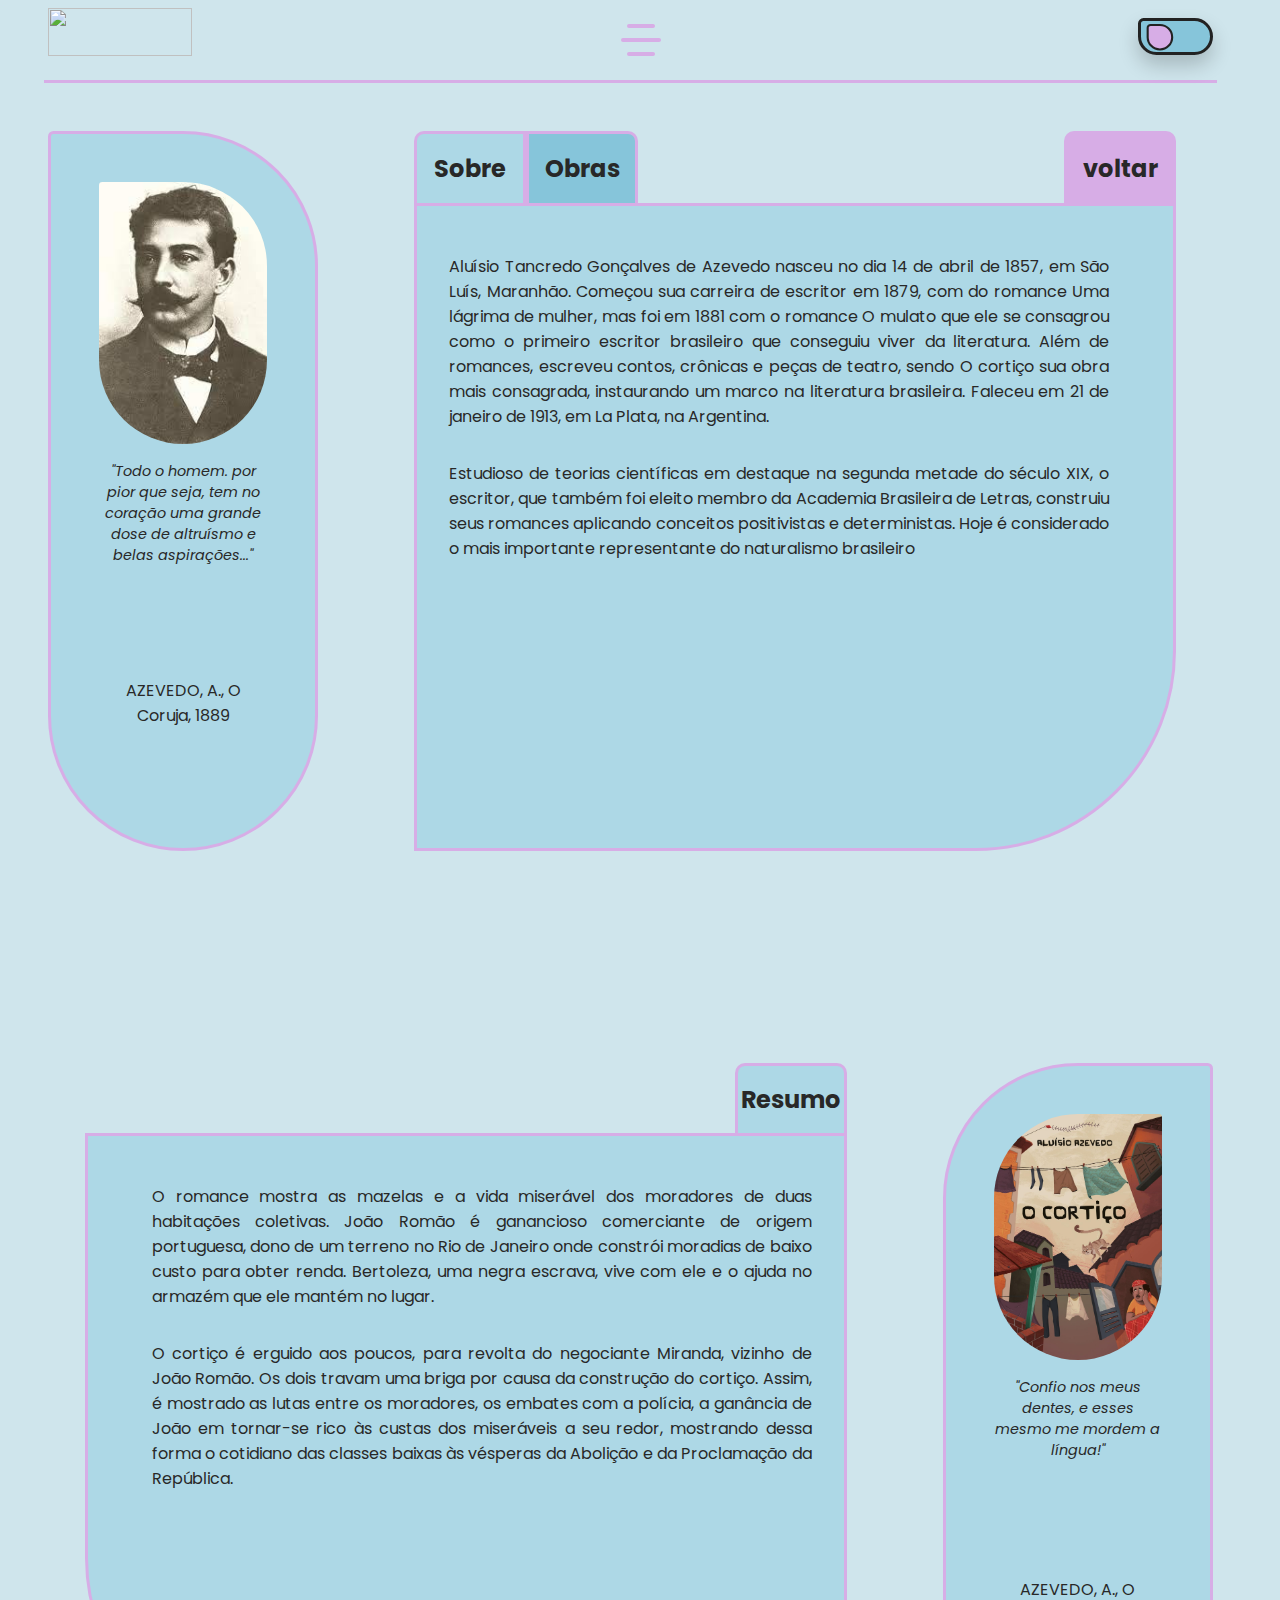
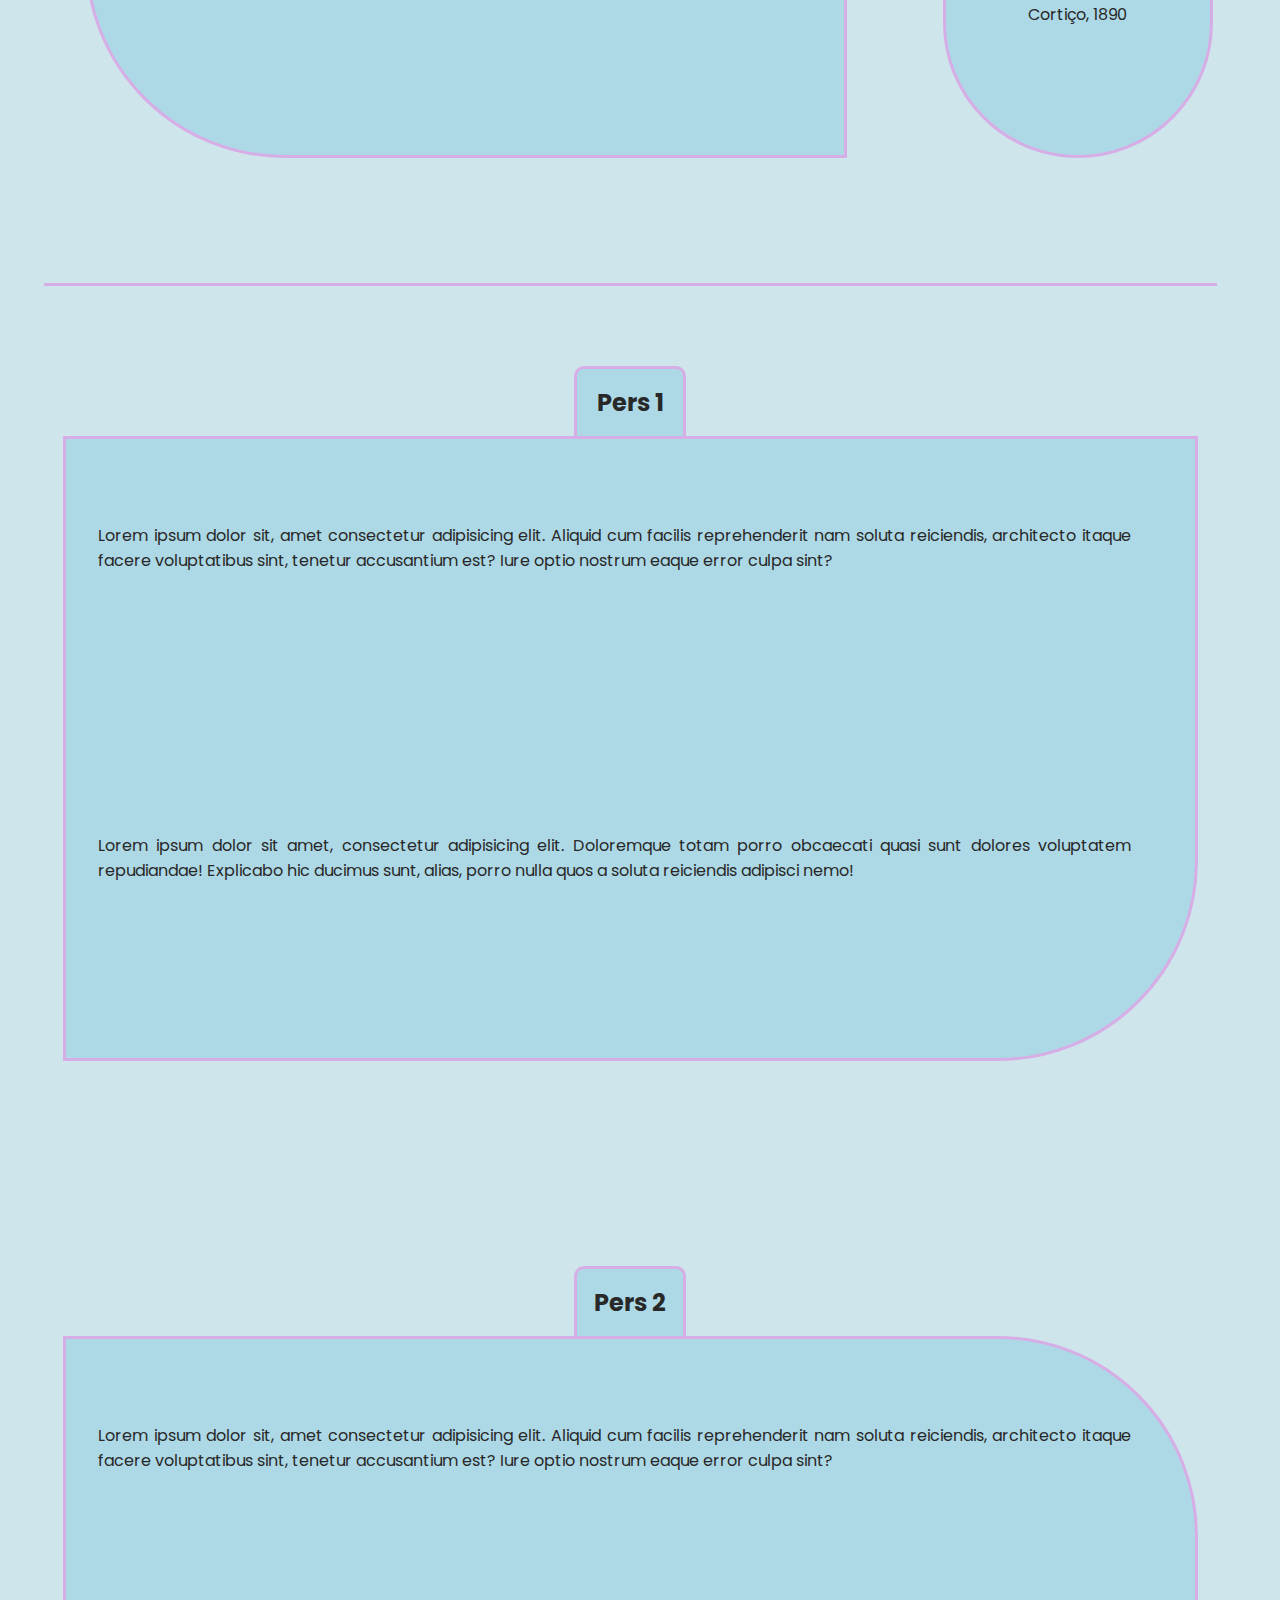
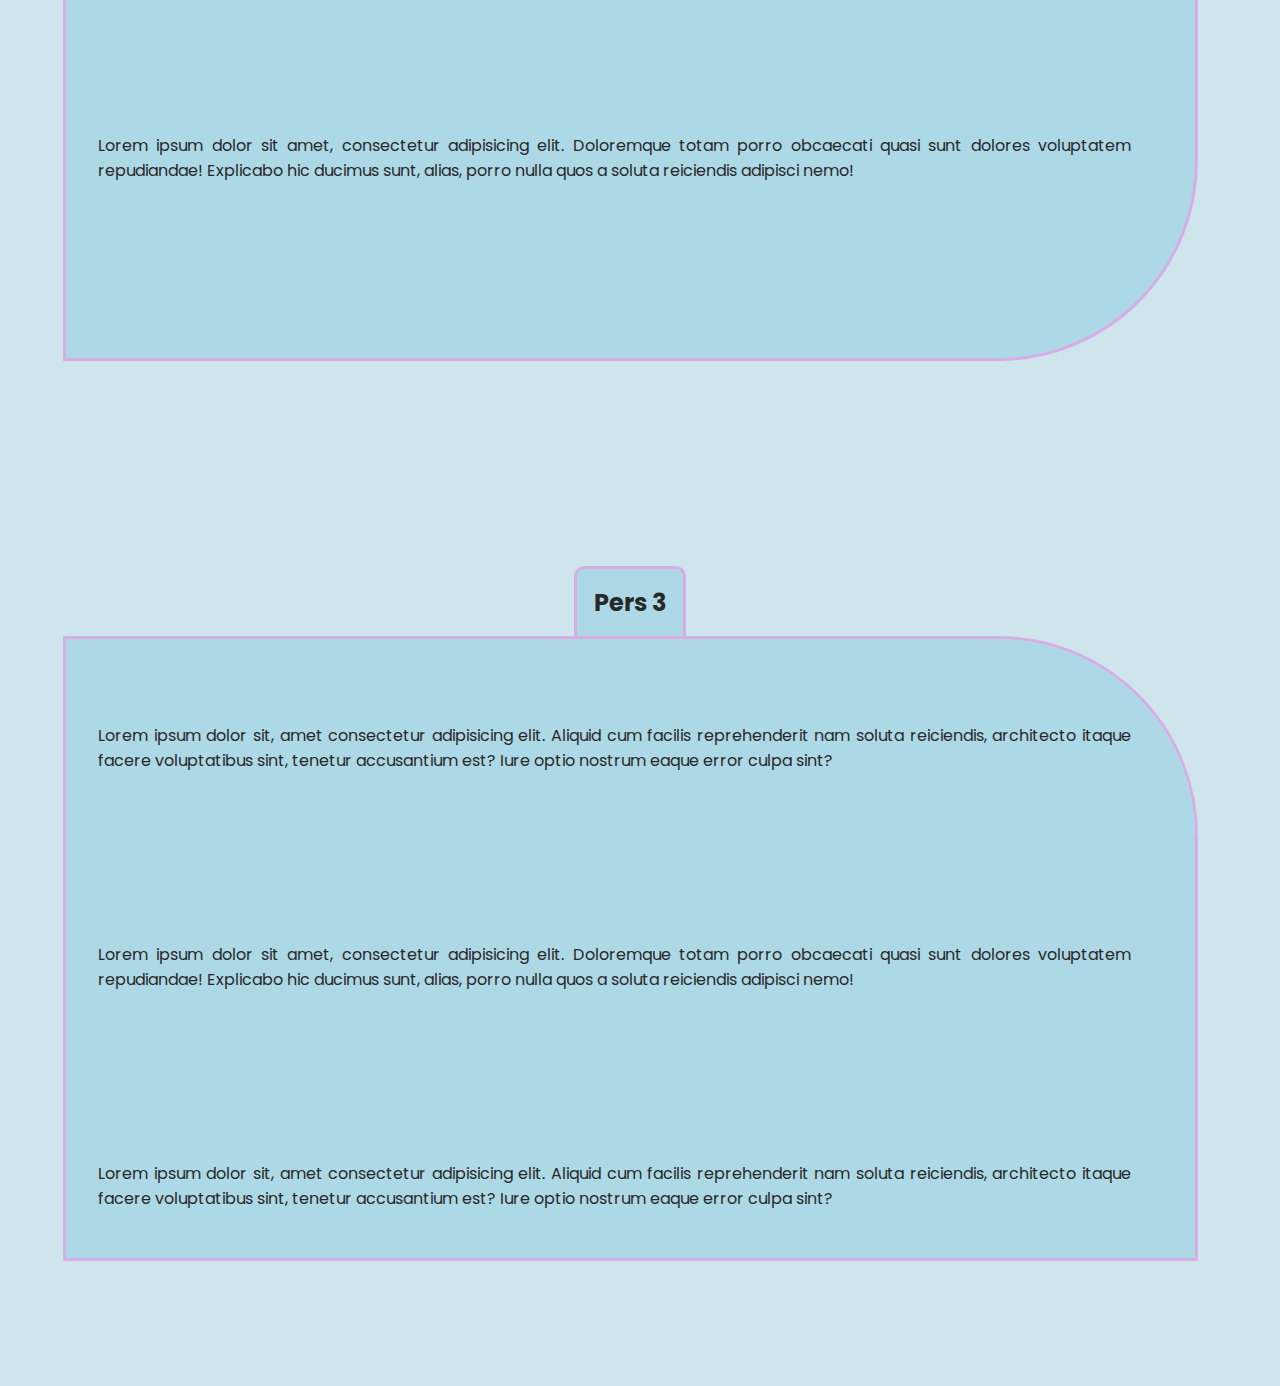
==== main.html @ 95c1c289 "tesste" ====
<!DOCTYPE html>
<html lang="pt-br">
<head>
    <meta charset="UTF-8">
    <meta name="viewport" content="width=device-width, initial-scale=1.0">
    <title>Apresentação</title>
    <link rel="stylesheet" href="css/style.css">
    <link rel="shortcut icon"
    href="https://www.utfpr.edu.br/icones/cabecalho/logo-utfpr/@@images/efcf9caf-6d29-4c24-8266-0b7366ea3a40.png"
        type="image">
    <link rel="stylesheet" href="https://cdnjs.cloudflare.com/ajax/libs/animate.css/4.1.1/animate.min.css">
</head>
<body>
    <div class="container">
        <nav id="nav">
            <img class="logo" src="https://www.utfpr.edu.br/icones/cabecalho/logo-utfpr/@@images/efcf9caf-6d29-4c24-8266-0b7366ea3a40.png" alt="">
            
            <input type="checkbox" id="checkbox" onchange="menu()">
                <label for="checkbox" class="toggle">
                    <div class="bars" id="bar1"></div>
                    <div class="bars" id="bar2"></div>
                    <div class="bars" id="bar3"></div>
                </label>
                
                <div class="checkbox-wrapper-41"> 
                    <input onchange="checkBoxChange()" type="checkbox" id="meuCheckBox" class="checkbox">
                </div>
            </nav>

            <div class="divisao "><div class="divis"></div></div>

            <ul class="link-personagens animate__animated animate__lightSpeedInLeft animate__fast" id="link-personagens">
                <li><a href="#livro" onclick="closeMenu()">Resumo</a></li>
                <li><a href="#personagem1" onclick="closeMenu()">Pers 1</a></li>
                <li><a href="#personagem2" onclick="closeMenu()">Pers 2</a></li>
                <li><a href="#personagem3" onclick="closeMenu()">Pers 3</a></li>
            </ul>
            
            <main>
                <div class="autor">
                <div class="aluisio">
                    <img src="images/aluiso.jpeg" alt="">
                    <div class="descricao">
                        <p id="p2">"Todo o homem. por pior que seja, tem no coração uma grande dose de altruísmo e belas aspirações..."</p>
                        <p id="p3">AZEVEDO, A., O Coruja, 1889</p>
                    </div>
                </div>
                <div class="content">
                    <div class="switches">
                        <h1 id="sobre" onclick="sobreF()">Sobre</h1>
                        <h1 id="obras" onclick="obrasF()">Obras</h1>
                        <div class="back"><a href="index.html"><h1 id="voltar">voltar</h1></a></div>
                    </div>
                    <div id="sobretxt" class="sobretxt">
                        <p>Aluísio Tancredo Gonçalves de Azevedo nasceu no dia 14 de abril de 1857, em São Luís, Maranhão. Começou sua carreira de escritor em 1879, com do romance Uma lágrima de mulher, mas foi em 1881 com o romance O mulato que ele se consagrou como o primeiro escritor brasileiro que conseguiu viver da literatura. Além de romances, escreveu contos, crônicas e peças de teatro, sendo O cortiço sua obra mais consagrada, instaurando um marco na literatura brasileira. Faleceu em 21 de janeiro de 1913, em La Plata, na Argentina.</p>
                        <p>Estudioso de teorias científicas em destaque na segunda metade do século XIX, o escritor, que também foi eleito membro da Academia Brasileira de Letras, construiu seus romances aplicando conceitos positivistas e deterministas. Hoje é considerado o mais importante representante do naturalismo brasileiro</p>
                    </div>
                    <div id="obrastxt" style="display: none;" class="obrastxt">
                        <div class="livro1">
                            <img class="pensao" src="images/pensao.jpg" alt="">
                            <a target="_blank" href="https://www.amazon.com.br/Casa-pensão-Aluísio-Azevedo/dp/6555520639/ref=tmm_pap_swatch_0?_encoding=UTF8&qid=&sr="><p>Casa de Pensão</p></a>
                        </div>
                        <div class="livro2">
                            <a href="#livro"><img class="cortico-capa" src="images/cortico.jpg" alt=""></a>
                            <a target="_blank" href="https://www.amazon.com.br/Cortiço-Magic-Grupo/dp/6585765354/ref=tmm_pap_swatch_0?_encoding=UTF8&qid=&sr="><p>O Cortiço</p></a>
                        </div>
                        <div class="livro3">
                            <img class="mulato" src="images/mulato.jpg" alt="">
                            <a target="_blank" href="https://www.amazon.com.br/Maluto-Azevedo/dp/858186337X/ref=tmm_pap_swatch_0?_encoding=UTF8&qid=&sr="><p>O mulato</p></a>
                        </div>
                    </div>
                </div>
            </div>


            <div id="livro" class="livro">
                <div class="livro-content">
                    <div class="switches-livro">
                        <a href="#nav"><h1 id="resumo">Resumo</h1></a>
                    </div>
                    <div class="livro-resumo-txt">
                        <p> O romance mostra as mazelas e a vida miserável dos moradores de duas habitações coletivas. João Romão é ganancioso comerciante de origem portuguesa, dono de um terreno no Rio de Janeiro onde constrói moradias de baixo custo para obter renda. Bertoleza, uma negra escrava, vive com ele e o ajuda no armazém que ele mantém no lugar.</p>
                        <p> O cortiço é erguido aos poucos, para revolta do negociante Miranda, vizinho de João Romão. Os dois travam uma briga por causa da construção do cortiço. Assim, é mostrado as lutas entre os moradores, os embates com a polícia, a ganância de João em tornar-se rico às custas dos miseráveis a seu redor, mostrando dessa forma o cotidiano das classes baixas às vésperas da Abolição e da Proclamação da República.</p>
                    </div>
                </div>
                <div class="livro-cortico">
                    <img src="images/cortico.jpg" alt="">
                    <div class="descricao">
                        <p id="p2">"Confio nos meus dentes, e esses mesmo me mordem a língua!"</p>
                        <p id="p3">AZEVEDO, A., O Cortiço, 1890</p>
                    </div>
                </div>
            </div>

            <div class="divisao"><div class="divis"></div></div>

            <div id="personagem1" class="pers">
                <div class="pers-content">
                    <div class="switch-personagem-centro">
                        <a href="#nav"><h1 id="h1-personagem1" class="h1-personagem">Pers 1</h1></a>
                    </div>
                    <div class="txt1 txtPersonagem">
                        <p>Lorem ipsum dolor sit, amet consectetur adipisicing elit. Aliquid cum facilis reprehenderit nam soluta reiciendis, architecto itaque facere voluptatibus sint, tenetur accusantium est? Iure optio nostrum eaque error culpa sint?</p>
                        <p>Lorem ipsum dolor sit amet, consectetur adipisicing elit. Doloremque totam porro obcaecati quasi sunt dolores voluptatem repudiandae! Explicabo hic ducimus sunt, alias, porro nulla quos a soluta reiciendis adipisci nemo!</p>
                    </div>
                </div>
            </div>
            <div id="personagem2" class="pers">
                <div class="pers-content">
                    <div class="switch-personagem-centro">
                        <a href="#nav"><h1 id="h1-personagem2" class="h1-personagem">Pers 2</h1></a>
                    </div>
                    <div class="txt2 txtPersonagem">
                        <p>Lorem ipsum dolor sit, amet consectetur adipisicing elit. Aliquid cum facilis reprehenderit nam soluta reiciendis, architecto itaque facere voluptatibus sint, tenetur accusantium est? Iure optio nostrum eaque error culpa sint?</p>
                        <p>Lorem ipsum dolor sit amet, consectetur adipisicing elit. Doloremque totam porro obcaecati quasi sunt dolores voluptatem repudiandae! Explicabo hic ducimus sunt, alias, porro nulla quos a soluta reiciendis adipisci nemo!</p>
                    </div>
                </div>
            </div>
            <div id="personagem3" class="pers">
                <div class="pers-content">
                    <div class="switch-personagem-centro">
                        <a href="#nav"><h1 id="h1-personagem3" class="h1-personagem">Pers 3</h1></a>
                    </div>
                    <div class="txt3 txtPersonagem">
                        <p>Lorem ipsum dolor sit, amet consectetur adipisicing elit. Aliquid cum facilis reprehenderit nam soluta reiciendis, architecto itaque facere voluptatibus sint, tenetur accusantium est? Iure optio nostrum eaque error culpa sint?</p>
                        <p>Lorem ipsum dolor sit amet, consectetur adipisicing elit. Doloremque totam porro obcaecati quasi sunt dolores voluptatem repudiandae! Explicabo hic ducimus sunt, alias, porro nulla quos a soluta reiciendis adipisci nemo!</p>
                        <p>Lorem ipsum dolor sit, amet consectetur adipisicing elit. Aliquid cum facilis reprehenderit nam soluta reiciendis, architecto itaque facere voluptatibus sint, tenetur accusantium est? Iure optio nostrum eaque error culpa sint?</p>
                        <p>Lorem ipsum dolor sit amet, consectetur adipisicing elit. Doloremque totam porro obcaecati quasi sunt dolores voluptatem repudiandae! Explicabo hic ducimus sunt, alias, porro nulla quos a soluta reiciendis adipisci nemo!</p>
                    </div>
                </div>
            </div>
</body>
<script src="script/jsAnmt.js"></script>    
<script src='https://unpkg.com/ionicons@5.5.2/dist/ionicons/ionicons.js'></script>
</html>
---- css/style.css ----
@import url('https://fonts.googleapis.com/css2?family=Poppins&display=swap');
:root{
    --clr: #262433;
    --txt:rgb(40, 40, 40);

    --destaq:rgb(215, 173, 230) ;
    --fundo:rgb(207, 229, 236);
    --fundo2:rgb(173,216,230);
    --fundo3:rgb(134, 197, 218);
}
::selection{
    background: var(--destaq);
}
*{
    margin: 0;
    padding: 0;
    box-sizing: border-box;
    font-family: 'Poppins', sans-serif;
    text-decoration: none;
    
}
  ::-webkit-scrollbar {
    width: 19px;
  }

  ::-webkit-scrollbar-track {
    background: var(--fundo2);
  }

  ::-webkit-scrollbar-thumb {
    background-color: var(--destaq);
    border-radius: 10px;
    border: 3px solid #000;
  }
p,h1{
    color: var(--txt);
    cursor: default;
}
html{
    scroll-behavior: smooth;
    background-color: var(--fundo);
}
a:visited{
    color: var(--txt);
}
a:link{
    color: var(--txt);
}
main{
    animation: show 1.5s ease-in;
}
.container{
    width:calc(100vw - 19px);
    display: flex;
    flex-wrap: wrap;
    flex-direction: column;
}
nav{
    width:100%;
    height: 5rem;

    display: flex;
    flex-wrap: wrap;
    align-items: center;
    justify-content: space-between;
}

.logo{
    margin: 0.5rem 0rem 0.5rem 3rem;/*topo direita baixo esquerda */
    width: 9rem;
    height: calc(100% - 1rem);
}
.link-personagens{
    
    /* animation: show 1.5s ease; */
    background-color: var(--fundo2);
    margin: 1rem 19rem;
    height: 3rem;

    display: none;
    justify-content: space-evenly;
    align-items: center;

    list-style: none;
    border: 0.2rem solid var(--destaq);

}

.link-personagens li{
    margin: 0 1rem;
}
.checkbox-wrapper-41{
    margin: 0rem 3rem;
}

main{
    width: 100%;
    height: 100vh;
    background-color: var(--fundo1);
}
.autor{
    width: 100%;
    height: 100vh;
    display: flex;
    flex-direction: row; 
}
.aluisio{
    height: 80%;
    width: 22%;
    margin: 3rem;
    padding: 3rem;
    padding-bottom: 15rem;
    border-radius: 20px 500px 500px 500px;/*topo direita baixo esquerda */
    background-color: var(--fundo2);
    border: 0.2rem solid var(--destaq); 
}
.aluisio img{
    width: 100%;
    border-radius:20px 500px 500px 500px;
}
.descricao{
    width: 100%;
    height: 65%;
    display: flex;
    flex-wrap: wrap;
    align-content: space-between;
}

#p2{
    margin: 10px 0;
    font-style: italic;
    font-size: 0.9rem;
    text-align: center;
}
#p3{
    text-align: center;
}

.content{
    margin-top: 3rem;
    margin-left: 3rem;
    width: 70%;
    height: 80%;
    display: flex;
    flex-wrap: wrap;
}
.switches{
    display: flex;
    width: 100%;
    height: 10%;
    border-bottom:0;
}

#sobre{
    background-color: var(--fundo2);
    border-radius: 10px 0 0 0;
}
#obras{
    background-color: var(--fundo3);
    border-radius: 0 10px 0 0;
}
#voltar{
    height: 100%;
    border-radius: 10px 10px 0 0;
    background-color: var(--destaq);
}
#sobre,#obras,#voltar,#resumo,.pers a h1{
    height: 100%;
    width: 7rem;
    border: 0.2rem solid var(--destaq); 
    border-bottom: 0 !important;
    font-size: 1.5rem;
    display: flex;
    justify-content: center;
    align-items: center;
    cursor: pointer;
}
.back{
    width: calc(90% - 14rem);
    display: flex;
    justify-content: flex-end;
    height: 100%;
}
.sobretxt{
    width: 90%;
    height: 90%;
    background-color: var(--fundo2);
    border: 0.2rem solid var(--destaq); 
    border-radius: 0 0 200px 00px;
    display: flex;
    flex-wrap: wrap;
    align-content: flex-start;
    overflow-y:auto;
    direction: rtl;
}
.sobretxt p{
    direction: ltr;
}
.sobretxt p:nth-child(1){/*topo direita baixo esquerda */
    margin: 3rem 4rem 1rem 2rem;
    text-align: justify;
}
.sobretxt p:nth-child(2){/*topo direita baixo esquerda */
    margin: 1rem 4rem 3rem 2rem;
    text-align: justify;
}
.sobretxt p{
    font-size: 1rem;
    margin: 0 3rem;
    text-align: justify;
}
.obrastxt{
    width: 90%;
    height: 90%;
    background-color: var(--fundo2);
    border: 0.2rem solid var(--destaq); 
    border-radius: 0 0 200px 00px;

    display: flex;
    justify-content: space-around;
    align-items: flex-end;
}
.obrastxt p{
    cursor: pointer;
}

.livro1,.livro3{
    margin-bottom: 6.5rem;
    width: calc(100% / 4);
    display: flex;
    flex-wrap: wrap;
    justify-content: center;
}
.livro2 a{
    display: flex;
    justify-content: center;
}
.livro2{
    margin-bottom: 6.5rem;
    width: calc(100% / 3);
    display: flex;
    flex-wrap: wrap;
    justify-content: center;
}
.pensao{
    width: 80%;
}
.cortico-capa{
    width: 80%;
}
.mulato{
    width: 80%;
}
.livro{
    padding-top: 2rem;
    width: 100%;
    height: 100vh;
    display: flex;
    flex-direction: row; 
}

.livro-cortico{
    height: 80%;
    width: 22%;
    margin: 3rem;
    padding: 3rem;
    padding-bottom: 15rem;
    border-radius: 500px 20px 500px 500px;/*topo direita baixo esquerda */
    background-color: var(--fundo2);
    border: 0.2rem solid var(--destaq); 
}
.livro-cortico img{
    width: 100%;
    border-radius:500px 20px 500px 500px;
}

.livro-content{
    margin-top: 3rem;
    margin-right: 3rem;
    width: 70%;
    height: 80%;
    display: flex;
    justify-content: flex-end;
    flex-wrap: wrap;
    
    
}
.livro-resumo-txt{
    width: 90%;
    height: 90%;
    background-color: var(--fundo2);
    border: 0.2rem solid var(--destaq); 
    border-radius: 0 0 0 200px;
    display: flex;
    flex-wrap: wrap;
    align-content: flex-start;
    overflow-y: auto;
}
.livro-resumo-txt p:nth-child(1){/*topo direita baixo esquerda */
    margin: 3rem 2rem 1rem 4rem;
    text-align: justify;
}
.livro-resumo-txt p:nth-child(2){
    margin: 1rem 2rem 3rem 4rem;
    text-align: justify;
}
.switches-livro{
    display: flex;
    justify-content: flex-end;
    width: 100%;
    height: 10%;
}
#resumo{
    border-radius: 10px 10px 0 0;
    background-color: var(--fundo2);
}



.pers{
    padding-top: 2rem;
    width: 100%;
    height: 100vh;
    display: flex;
    justify-content: center;
    flex-direction: row; 
}
.pers-content{
    margin: 3rem;
    width: 90%;
    height: 80%;
    display: flex;
    flex-wrap: wrap;
    justify-content: center;
    align-content:center;
}
.txtPersonagem{
    width: 100%;
    height: 90%;
    background-color: var(--fundo2);
    border: 0.2rem solid var(--destaq); 
    display: flex;
    flex-wrap: wrap;
    overflow-y: auto;
}
.txtPersonagem p{
    width: 100%;
    height: 25%;
    margin: 2rem;
    margin-right: 4rem;

    display: flex;
    align-items: center;
    text-align: justify;
    direction: ltr;
}
.txt1{
    border-radius: 0 0 200px 0;
    direction: rtl;
}
.txt2{
    border-radius: 0 200px 200px 0;
    direction: rtl;
}
.txt3{
    border-radius:0 200px 0 0;
    direction: rtl;
}




.switch-personagem-centro{
    display: flex;
    justify-content: center;
    width: 100%;
    height: 10%;

}
.h1-personagem{
    border-radius: 10px 10px 0 0;
    background-color: var(--fundo2);
    cursor:pointer;
}



.divisao{
    display: flex;
    justify-content: center;
}
.divis{
    width: 93%;
    height: 0.2rem;
    background-color: var(--destaq);
}









 
  
.checkbox-wrapper-41 {
    --size: 4.688rem;
  }
  
  .checkbox-wrapper-41 input[type="checkbox"] {
    -webkit-appearance: none;
    width: var(--size);
    height: calc(var(--size) / 2);
    background-color: var(--fundo3);
    border: 3px solid #222;
    border-radius: 30px 100px 100px 100px;
    box-shadow: 0 10px 20px rgba(0,0,0,0.2);
    outline: none;
    cursor: pointer;
    position: relative;
    transition: all 0.5s;
  }
  
  .checkbox-wrapper-41 input[type="checkbox"]::before {
    content: "";
    position: absolute;
    width: calc(var(--size) / 2);
    height: calc(var(--size) / 2);
    left: 0;
    top: 50%;
    transform: translateY(-50%) scale(0.7);
    border: 3px solid #222;
    border-radius: 30px 100px 100px 100px;
    background-color: var(--destaq);
    box-sizing: border-box;
    transition: all 0.5s;
  }
  
  .checkbox-wrapper-41 input[type="checkbox"]:checked {
    background-color: var(--fundo3);
    border-radius: 100px 100px 30px 100px;
  }
  
  .checkbox-wrapper-41 input[type="checkbox"]:checked::before {
    left: 50%;
    background-color: var(--destaq);
    border-radius: 100px 100px 30px 100px;
  }




  #checkbox {
    display: none;
  }
  
  .toggle {
    position: relative;
    width: 40px;
    height: 40px;
    cursor: pointer;
    display: flex;
    flex-direction: column;
    align-items: center;
    justify-content: center;
    gap: 10px;
    transition-duration: .5s;
  }
  
  .bars {
    width: 100%;
    height: 4px;
    background-color: var(--destaq);
    border-radius: 4px;
  }
  
  #bar2 {
    transition-duration: .8s;
  }
  
  #bar1,#bar3 {
    width: 70%;
  }
  
  #checkbox:checked + .toggle .bars {
    position: absolute;
    transition-duration: .5s;
  }
  
  #checkbox:checked + .toggle #bar2 {
    transform: scaleX(0);
    transition-duration: .5s;
  }
  
  #checkbox:checked + .toggle #bar1 {
    width: 100%;
    transform: rotate(45deg);
    transition-duration: .5s;
  }
  
  #checkbox:checked + .toggle #bar3 {
    width: 100%;
    transform: rotate(-45deg);
    transition-duration: .5s;
  }
  
  #checkbox:checked + .toggle {
    transition-duration: .5s;
    transform: rotate(180deg);
  }

@keyframes show {
    0%{
        opacity: 0;
    }
    100%{
        opacity: 1;
    }
}
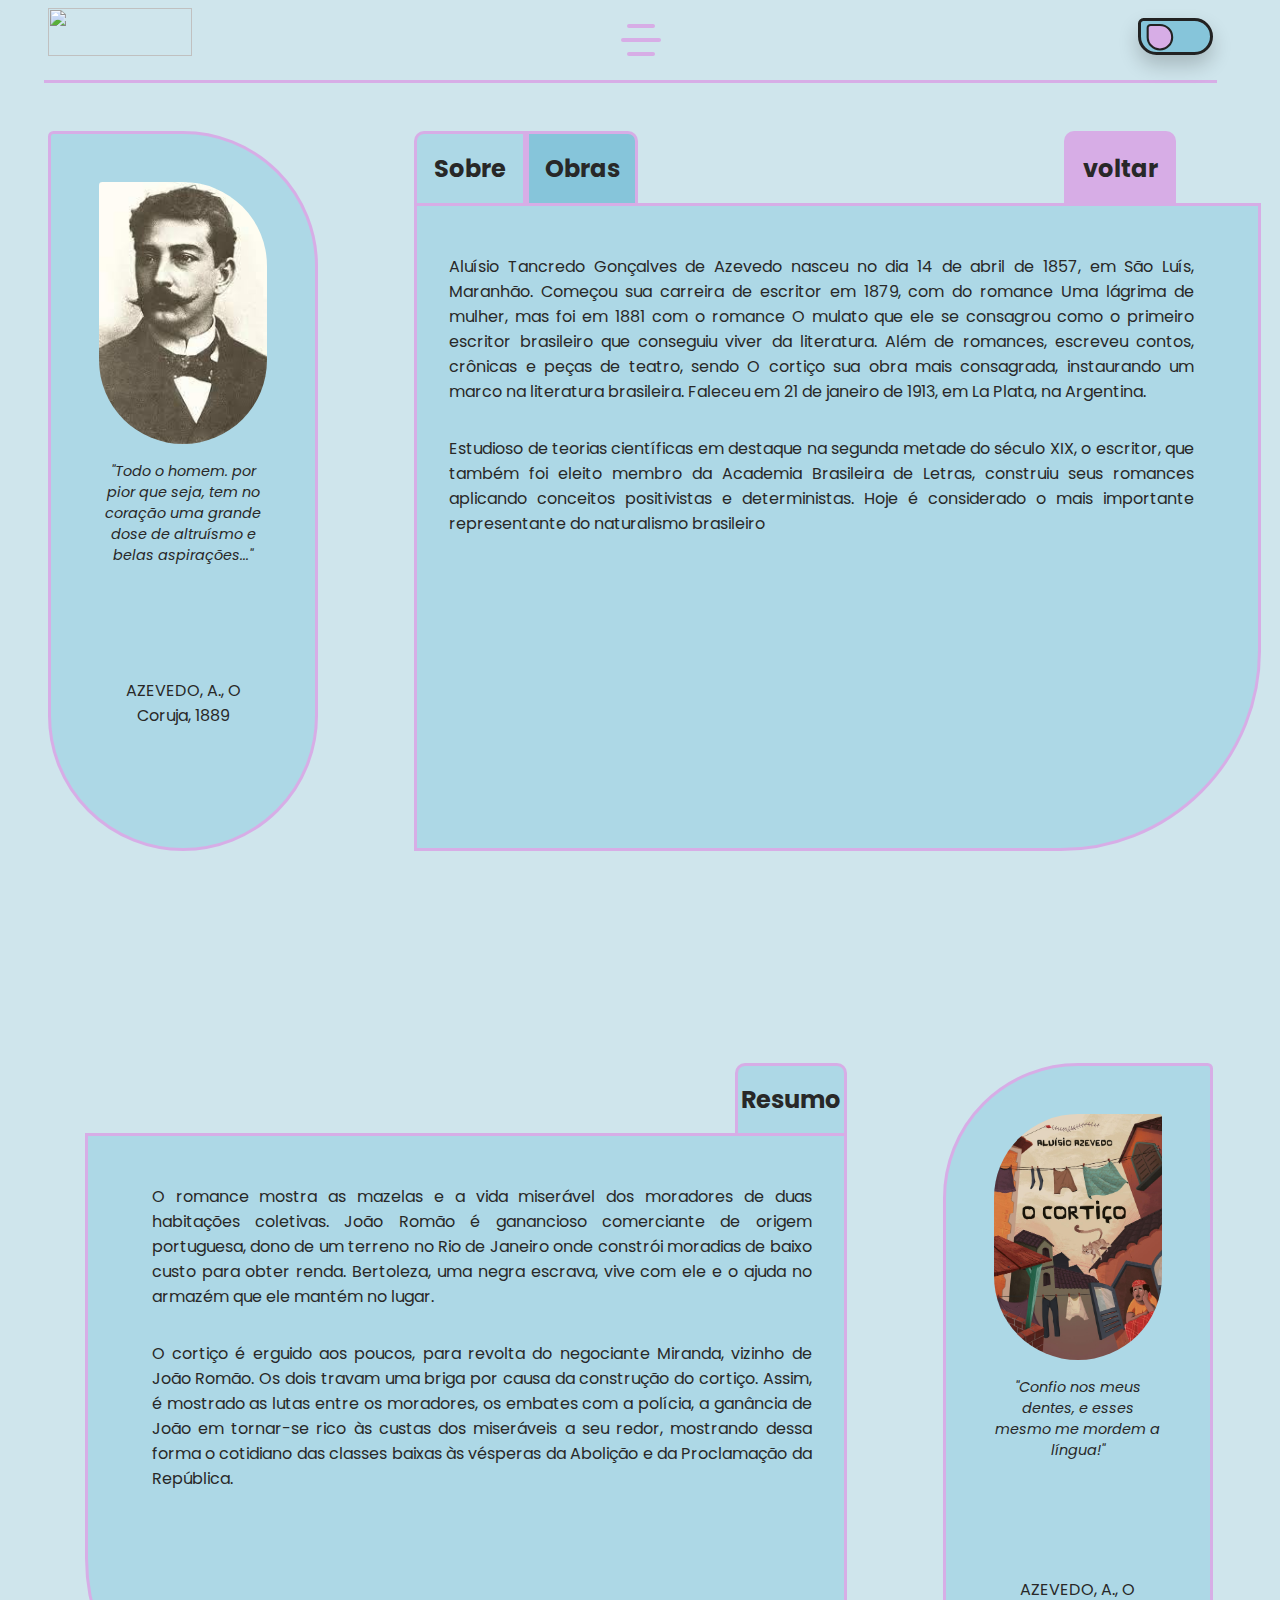
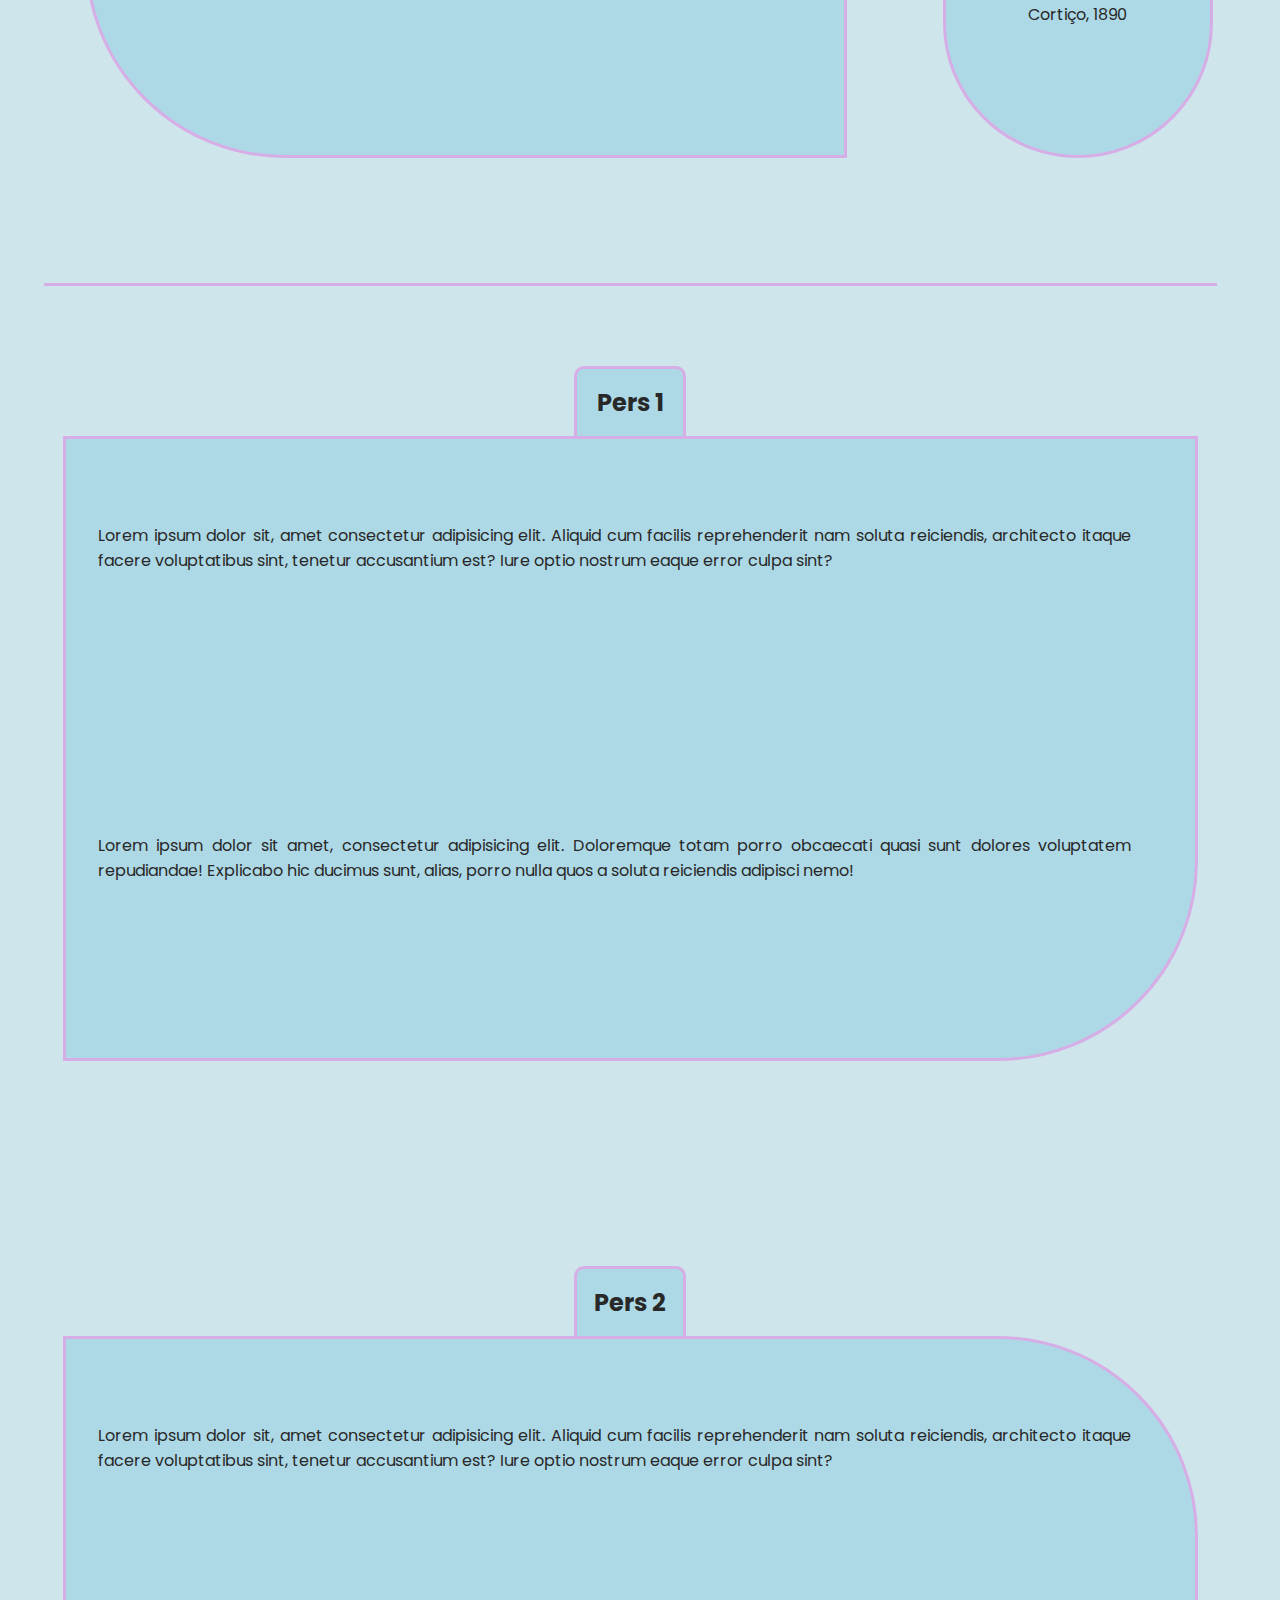
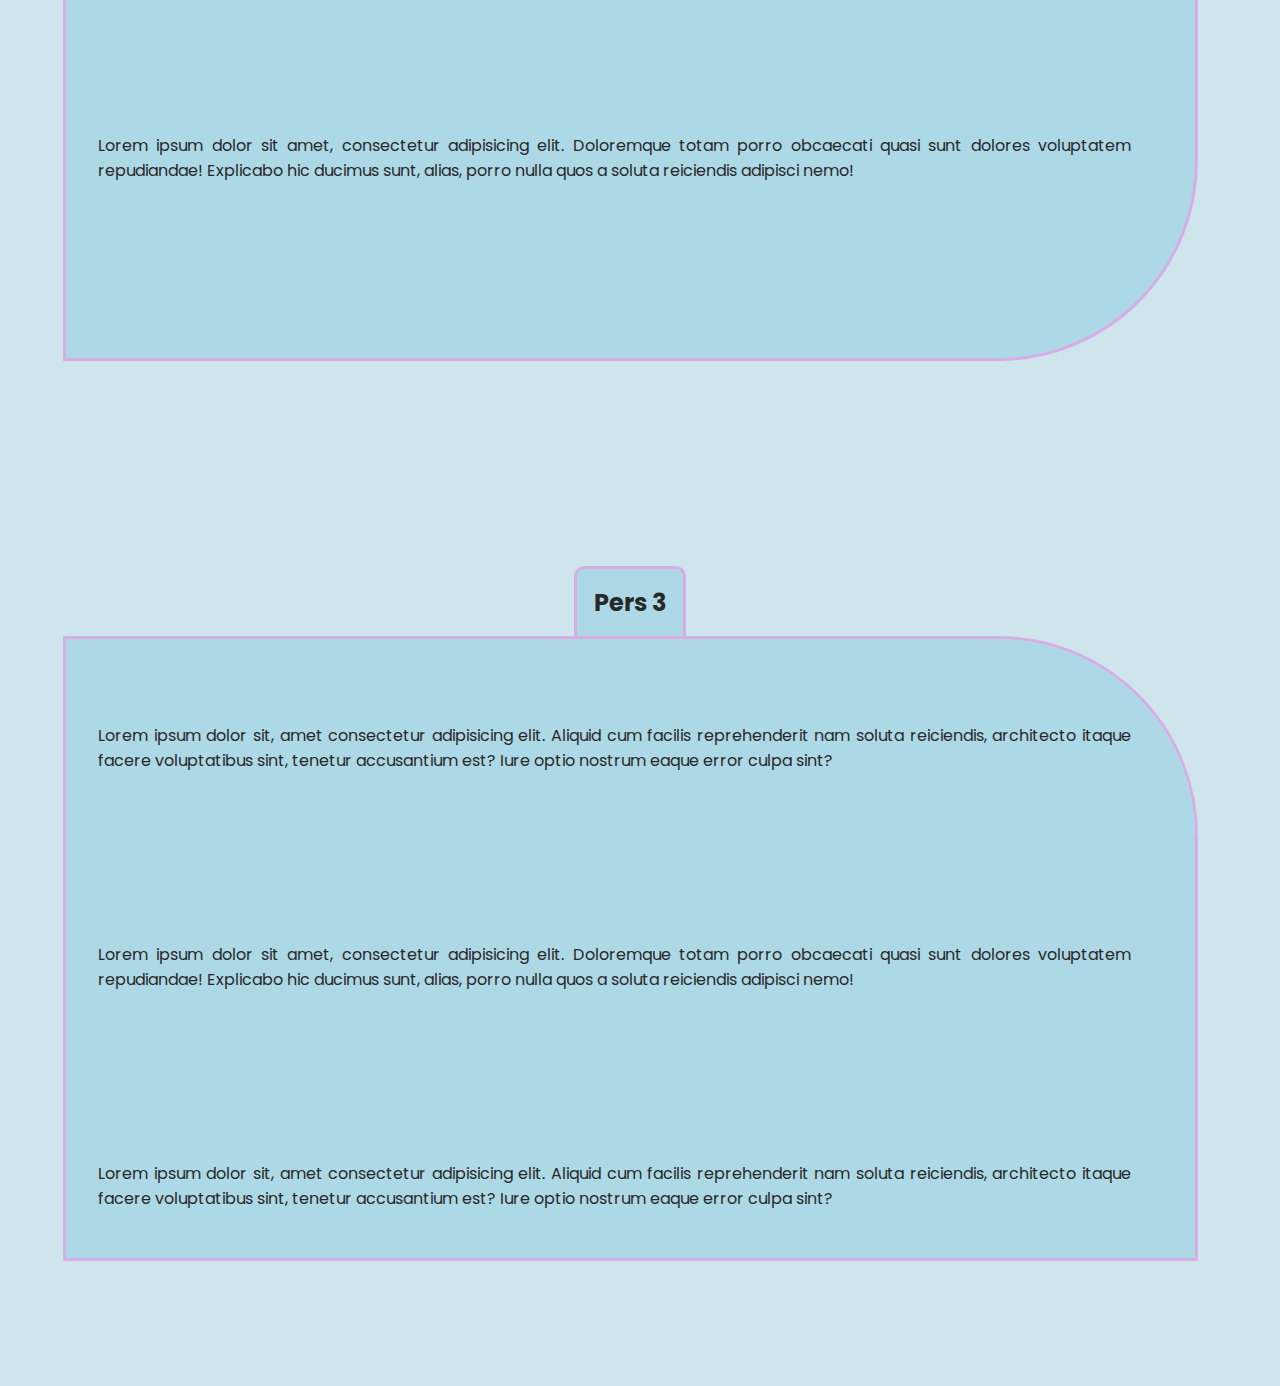
==== commit 069e4ed5: "tesste" ====
--- a/main.html
+++ b/main.html
@@ -1,135 +1,194 @@
 <!DOCTYPE html>
 <html lang="pt-br">
+
 <head>
     <meta charset="UTF-8">
     <meta name="viewport" content="width=device-width, initial-scale=1.0">
     <title>Apresentação</title>
     <link rel="stylesheet" href="css/style.css">
     <link rel="shortcut icon"
-    href="https://www.utfpr.edu.br/icones/cabecalho/logo-utfpr/@@images/efcf9caf-6d29-4c24-8266-0b7366ea3a40.png"
+        href="https://www.utfpr.edu.br/icones/cabecalho/logo-utfpr/@@images/efcf9caf-6d29-4c24-8266-0b7366ea3a40.png"
         type="image">
     <link rel="stylesheet" href="https://cdnjs.cloudflare.com/ajax/libs/animate.css/4.1.1/animate.min.css">
 </head>
+
 <body>
     <div class="container">
         <nav id="nav">
-            <img class="logo" src="https://www.utfpr.edu.br/icones/cabecalho/logo-utfpr/@@images/efcf9caf-6d29-4c24-8266-0b7366ea3a40.png" alt="">
-            
+            <img class="logo"
+                src="https://www.utfpr.edu.br/icones/cabecalho/logo-utfpr/@@images/efcf9caf-6d29-4c24-8266-0b7366ea3a40.png"
+                alt="">
+
             <input type="checkbox" id="checkbox" onchange="menu()">
-                <label for="checkbox" class="toggle">
-                    <div class="bars" id="bar1"></div>
-                    <div class="bars" id="bar2"></div>
-                    <div class="bars" id="bar3"></div>
-                </label>
-                
-                <div class="checkbox-wrapper-41"> 
-                    <input onchange="checkBoxChange()" type="checkbox" id="meuCheckBox" class="checkbox">
+            <label for="checkbox" class="toggle">
+                <div class="bars" id="bar1"></div>
+                <div class="bars" id="bar2"></div>
+                <div class="bars" id="bar3"></div>
+            </label>
+
+            <div class="checkbox-wrapper-41">
+                <input onchange="checkBoxChange()" type="checkbox" id="meuCheckBox" class="checkbox">
+            </div>
+        </nav>
+
+        <div class="divisao ">
+            <div class="divis"></div>
+        </div>
+
+        <ul class="link-personagens animate__animated animate__lightSpeedInLeft animate__fast" id="link-personagens">
+            <li><a href="#livro" onclick="closeMenu()">Resumo</a></li>
+            <li><a href="#personagem1" onclick="closeMenu()">Pers 1</a></li>
+            <li><a href="#personagem2" onclick="closeMenu()">Pers 2</a></li>
+            <li><a href="#personagem3" onclick="closeMenu()">Pers 3</a></li>
+        </ul>
+
+        <div class="autor">
+            <div class="aluisio">
+                <img src="images/aluiso.jpeg" alt="">
+                <div class="descricao">
+                    <p id="p2">"Todo o homem. por pior que seja, tem no coração uma grande dose de altruísmo e belas
+                        aspirações..."</p>
+                    <p id="p3">AZEVEDO, A., O Coruja, 1889</p>
                 </div>
-            </nav>
-
-            <div class="divisao "><div class="divis"></div></div>
-
-            <ul class="link-personagens animate__animated animate__lightSpeedInLeft animate__fast" id="link-personagens">
-                <li><a href="#livro" onclick="closeMenu()">Resumo</a></li>
-                <li><a href="#personagem1" onclick="closeMenu()">Pers 1</a></li>
-                <li><a href="#personagem2" onclick="closeMenu()">Pers 2</a></li>
-                <li><a href="#personagem3" onclick="closeMenu()">Pers 3</a></li>
-            </ul>
-            
-            <main>
-                <div class="autor">
-                <div class="aluisio">
-                    <img src="images/aluiso.jpeg" alt="">
-                    <div class="descricao">
-                        <p id="p2">"Todo o homem. por pior que seja, tem no coração uma grande dose de altruísmo e belas aspirações..."</p>
-                        <p id="p3">AZEVEDO, A., O Coruja, 1889</p>
+            </div>
+            <div class="content">
+                <div class="switches">
+                    <h1 id="sobre" onclick="sobreF()">Sobre</h1>
+                    <h1 id="obras" onclick="obrasF()">Obras</h1>
+                    <div class="back">
+                        <a href="index.html"><h1 id="voltar">voltar</h1></a>
                     </div>
                 </div>
-                <div class="content">
-                    <div class="switches">
-                        <h1 id="sobre" onclick="sobreF()">Sobre</h1>
-                        <h1 id="obras" onclick="obrasF()">Obras</h1>
-                        <div class="back"><a href="index.html"><h1 id="voltar">voltar</h1></a></div>
+                <div id="sobretxt" class="sobretxt">
+                    <p>Aluísio Tancredo Gonçalves de Azevedo nasceu no dia 14 de abril de 1857, em São Luís, Maranhão.
+                        Começou sua carreira de escritor em 1879, com do romance Uma lágrima de mulher, mas foi em 1881
+                        com o romance O mulato que ele se consagrou como o primeiro escritor brasileiro que conseguiu
+                        viver da literatura. Além de romances, escreveu contos, crônicas e peças de teatro, sendo O
+                        cortiço sua obra mais consagrada, instaurando um marco na literatura brasileira. Faleceu em 21
+                        de janeiro de 1913, em La Plata, na Argentina.</p>
+                    <p>Estudioso de teorias científicas em destaque na segunda metade do século XIX, o escritor, que
+                        também foi eleito membro da Academia Brasileira de Letras, construiu seus romances aplicando
+                        conceitos positivistas e deterministas. Hoje é considerado o mais importante representante do
+                        naturalismo brasileiro</p>
+                </div>
+                <div id="obrastxt" style="display: none;" class="obrastxt">
+                    <div class="livro1">
+                        <img class="pensao" src="images/pensao.jpg" alt="">
+                        <a target="_blank"
+                            href="https://www.amazon.com.br/Casa-pensão-Aluísio-Azevedo/dp/6555520639/ref=tmm_pap_swatch_0?_encoding=UTF8&qid=&sr=">
+                            <p>Casa de Pensão</p>
+                        </a>
                     </div>
-                    <div id="sobretxt" class="sobretxt">
-                        <p>Aluísio Tancredo Gonçalves de Azevedo nasceu no dia 14 de abril de 1857, em São Luís, Maranhão. Começou sua carreira de escritor em 1879, com do romance Uma lágrima de mulher, mas foi em 1881 com o romance O mulato que ele se consagrou como o primeiro escritor brasileiro que conseguiu viver da literatura. Além de romances, escreveu contos, crônicas e peças de teatro, sendo O cortiço sua obra mais consagrada, instaurando um marco na literatura brasileira. Faleceu em 21 de janeiro de 1913, em La Plata, na Argentina.</p>
-                        <p>Estudioso de teorias científicas em destaque na segunda metade do século XIX, o escritor, que também foi eleito membro da Academia Brasileira de Letras, construiu seus romances aplicando conceitos positivistas e deterministas. Hoje é considerado o mais importante representante do naturalismo brasileiro</p>
+                    <div class="livro2">
+                        <a href="#livro"><img class="cortico-capa" src="images/cortico.jpg" alt=""></a>
+                        <a target="_blank"
+                            href="https://www.amazon.com.br/Cortiço-Magic-Grupo/dp/6585765354/ref=tmm_pap_swatch_0?_encoding=UTF8&qid=&sr=">
+                            <p>O Cortiço</p>
+                        </a>
                     </div>
-                    <div id="obrastxt" style="display: none;" class="obrastxt">
-                        <div class="livro1">
-                            <img class="pensao" src="images/pensao.jpg" alt="">
-                            <a target="_blank" href="https://www.amazon.com.br/Casa-pensão-Aluísio-Azevedo/dp/6555520639/ref=tmm_pap_swatch_0?_encoding=UTF8&qid=&sr="><p>Casa de Pensão</p></a>
-                        </div>
-                        <div class="livro2">
-                            <a href="#livro"><img class="cortico-capa" src="images/cortico.jpg" alt=""></a>
-                            <a target="_blank" href="https://www.amazon.com.br/Cortiço-Magic-Grupo/dp/6585765354/ref=tmm_pap_swatch_0?_encoding=UTF8&qid=&sr="><p>O Cortiço</p></a>
-                        </div>
-                        <div class="livro3">
-                            <img class="mulato" src="images/mulato.jpg" alt="">
-                            <a target="_blank" href="https://www.amazon.com.br/Maluto-Azevedo/dp/858186337X/ref=tmm_pap_swatch_0?_encoding=UTF8&qid=&sr="><p>O mulato</p></a>
-                        </div>
+                    <div class="livro3">
+                        <img class="mulato" src="images/mulato.jpg" alt="">
+                        <a target="_blank"
+                            href="https://www.amazon.com.br/Maluto-Azevedo/dp/858186337X/ref=tmm_pap_swatch_0?_encoding=UTF8&qid=&sr=">
+                            <p>O mulato</p>
+                        </a>
                     </div>
                 </div>
             </div>
+        </div>
 
 
-            <div id="livro" class="livro">
-                <div class="livro-content">
-                    <div class="switches-livro">
-                        <a href="#nav"><h1 id="resumo">Resumo</h1></a>
-                    </div>
-                    <div class="livro-resumo-txt">
-                        <p> O romance mostra as mazelas e a vida miserável dos moradores de duas habitações coletivas. João Romão é ganancioso comerciante de origem portuguesa, dono de um terreno no Rio de Janeiro onde constrói moradias de baixo custo para obter renda. Bertoleza, uma negra escrava, vive com ele e o ajuda no armazém que ele mantém no lugar.</p>
-                        <p> O cortiço é erguido aos poucos, para revolta do negociante Miranda, vizinho de João Romão. Os dois travam uma briga por causa da construção do cortiço. Assim, é mostrado as lutas entre os moradores, os embates com a polícia, a ganância de João em tornar-se rico às custas dos miseráveis a seu redor, mostrando dessa forma o cotidiano das classes baixas às vésperas da Abolição e da Proclamação da República.</p>
-                    </div>
+        <div id="livro" class="livro">
+            <div class="livro-content">
+                <div class="switches-livro">
+                    <a href="#nav">
+                        <h1 id="resumo">Resumo</h1>
+                    </a>
                 </div>
-                <div class="livro-cortico">
-                    <img src="images/cortico.jpg" alt="">
-                    <div class="descricao">
-                        <p id="p2">"Confio nos meus dentes, e esses mesmo me mordem a língua!"</p>
-                        <p id="p3">AZEVEDO, A., O Cortiço, 1890</p>
-                    </div>
+                <div class="livro-resumo-txt">
+                    <p> O romance mostra as mazelas e a vida miserável dos moradores de duas habitações coletivas. João
+                        Romão é ganancioso comerciante de origem portuguesa, dono de um terreno no Rio de Janeiro onde
+                        constrói moradias de baixo custo para obter renda. Bertoleza, uma negra escrava, vive com ele e
+                        o ajuda no armazém que ele mantém no lugar.</p>
+                    <p> O cortiço é erguido aos poucos, para revolta do negociante Miranda, vizinho de João Romão. Os
+                        dois travam uma briga por causa da construção do cortiço. Assim, é mostrado as lutas entre os
+                        moradores, os embates com a polícia, a ganância de João em tornar-se rico às custas dos
+                        miseráveis a seu redor, mostrando dessa forma o cotidiano das classes baixas às vésperas da
+                        Abolição e da Proclamação da República.</p>
                 </div>
             </div>
-
-            <div class="divisao"><div class="divis"></div></div>
-
-            <div id="personagem1" class="pers">
-                <div class="pers-content">
-                    <div class="switch-personagem-centro">
-                        <a href="#nav"><h1 id="h1-personagem1" class="h1-personagem">Pers 1</h1></a>
-                    </div>
-                    <div class="txt1 txtPersonagem">
-                        <p>Lorem ipsum dolor sit, amet consectetur adipisicing elit. Aliquid cum facilis reprehenderit nam soluta reiciendis, architecto itaque facere voluptatibus sint, tenetur accusantium est? Iure optio nostrum eaque error culpa sint?</p>
-                        <p>Lorem ipsum dolor sit amet, consectetur adipisicing elit. Doloremque totam porro obcaecati quasi sunt dolores voluptatem repudiandae! Explicabo hic ducimus sunt, alias, porro nulla quos a soluta reiciendis adipisci nemo!</p>
-                    </div>
+            <div class="livro-cortico">
+                <img src="images/cortico.jpg" alt="">
+                <div class="descricao">
+                    <p id="p2">"Confio nos meus dentes, e esses mesmo me mordem a língua!"</p>
+                    <p id="p3">AZEVEDO, A., O Cortiço, 1890</p>
                 </div>
             </div>
-            <div id="personagem2" class="pers">
-                <div class="pers-content">
-                    <div class="switch-personagem-centro">
-                        <a href="#nav"><h1 id="h1-personagem2" class="h1-personagem">Pers 2</h1></a>
-                    </div>
-                    <div class="txt2 txtPersonagem">
-                        <p>Lorem ipsum dolor sit, amet consectetur adipisicing elit. Aliquid cum facilis reprehenderit nam soluta reiciendis, architecto itaque facere voluptatibus sint, tenetur accusantium est? Iure optio nostrum eaque error culpa sint?</p>
-                        <p>Lorem ipsum dolor sit amet, consectetur adipisicing elit. Doloremque totam porro obcaecati quasi sunt dolores voluptatem repudiandae! Explicabo hic ducimus sunt, alias, porro nulla quos a soluta reiciendis adipisci nemo!</p>
-                    </div>
+        </div>
+
+        <div class="divisao">
+            <div class="divis"></div>
+        </div>
+
+        <div id="personagem1" class="pers">
+            <div class="pers-content">
+                <div class="switch-personagem-centro">
+                    <a href="#nav">
+                        <h1 id="h1-personagem1" class="h1-personagem">Pers 1</h1>
+                    </a>
+                </div>
+                <div class="txt1 txtPersonagem">
+                    <p>Lorem ipsum dolor sit, amet consectetur adipisicing elit. Aliquid cum facilis reprehenderit nam
+                        soluta reiciendis, architecto itaque facere voluptatibus sint, tenetur accusantium est? Iure
+                        optio nostrum eaque error culpa sint?</p>
+                    <p>Lorem ipsum dolor sit amet, consectetur adipisicing elit. Doloremque totam porro obcaecati quasi
+                        sunt dolores voluptatem repudiandae! Explicabo hic ducimus sunt, alias, porro nulla quos a
+                        soluta reiciendis adipisci nemo!</p>
                 </div>
             </div>
-            <div id="personagem3" class="pers">
-                <div class="pers-content">
-                    <div class="switch-personagem-centro">
-                        <a href="#nav"><h1 id="h1-personagem3" class="h1-personagem">Pers 3</h1></a>
-                    </div>
-                    <div class="txt3 txtPersonagem">
-                        <p>Lorem ipsum dolor sit, amet consectetur adipisicing elit. Aliquid cum facilis reprehenderit nam soluta reiciendis, architecto itaque facere voluptatibus sint, tenetur accusantium est? Iure optio nostrum eaque error culpa sint?</p>
-                        <p>Lorem ipsum dolor sit amet, consectetur adipisicing elit. Doloremque totam porro obcaecati quasi sunt dolores voluptatem repudiandae! Explicabo hic ducimus sunt, alias, porro nulla quos a soluta reiciendis adipisci nemo!</p>
-                        <p>Lorem ipsum dolor sit, amet consectetur adipisicing elit. Aliquid cum facilis reprehenderit nam soluta reiciendis, architecto itaque facere voluptatibus sint, tenetur accusantium est? Iure optio nostrum eaque error culpa sint?</p>
-                        <p>Lorem ipsum dolor sit amet, consectetur adipisicing elit. Doloremque totam porro obcaecati quasi sunt dolores voluptatem repudiandae! Explicabo hic ducimus sunt, alias, porro nulla quos a soluta reiciendis adipisci nemo!</p>
-                    </div>
+        </div>
+        <div id="personagem2" class="pers">
+            <div class="pers-content">
+                <div class="switch-personagem-centro">
+                    <a href="#nav">
+                        <h1 id="h1-personagem2" class="h1-personagem">Pers 2</h1>
+                    </a>
+                </div>
+                <div class="txt2 txtPersonagem">
+                    <p>Lorem ipsum dolor sit, amet consectetur adipisicing elit. Aliquid cum facilis reprehenderit nam
+                        soluta reiciendis, architecto itaque facere voluptatibus sint, tenetur accusantium est? Iure
+                        optio nostrum eaque error culpa sint?</p>
+                    <p>Lorem ipsum dolor sit amet, consectetur adipisicing elit. Doloremque totam porro obcaecati quasi
+                        sunt dolores voluptatem repudiandae! Explicabo hic ducimus sunt, alias, porro nulla quos a
+                        soluta reiciendis adipisci nemo!</p>
                 </div>
             </div>
+        </div>
+        <div id="personagem3" class="pers">
+            <div class="pers-content">
+                <div class="switch-personagem-centro">
+                    <a href="#nav">
+                        <h1 id="h1-personagem3" class="h1-personagem">Pers 3</h1>
+                    </a>
+                </div>
+                <div class="txt3 txtPersonagem">
+                    <p>Lorem ipsum dolor sit, amet consectetur adipisicing elit. Aliquid cum facilis reprehenderit nam
+                        soluta reiciendis, architecto itaque facere voluptatibus sint, tenetur accusantium est? Iure
+                        optio nostrum eaque error culpa sint?</p>
+                    <p>Lorem ipsum dolor sit amet, consectetur adipisicing elit. Doloremque totam porro obcaecati quasi
+                        sunt dolores voluptatem repudiandae! Explicabo hic ducimus sunt, alias, porro nulla quos a
+                        soluta reiciendis adipisci nemo!</p>
+                    <p>Lorem ipsum dolor sit, amet consectetur adipisicing elit. Aliquid cum facilis reprehenderit nam
+                        soluta reiciendis, architecto itaque facere voluptatibus sint, tenetur accusantium est? Iure
+                        optio nostrum eaque error culpa sint?</p>
+                    <p>Lorem ipsum dolor sit amet, consectetur adipisicing elit. Doloremque totam porro obcaecati quasi
+                        sunt dolores voluptatem repudiandae! Explicabo hic ducimus sunt, alias, porro nulla quos a
+                        soluta reiciendis adipisci nemo!</p>
+                </div>
+            </div>
+        </div>
 </body>
-<script src="script/jsAnmt.js"></script>    
+<script src="script/jsAnmt.js"></script>
 <script src='https://unpkg.com/ionicons@5.5.2/dist/ionicons/ionicons.js'></script>
+
 </html>--- a/css/style.css
+++ b/css/style.css
@@ -46,9 +46,6 @@
 a:link{
     color: var(--txt);
 }
-main{
-    animation: show 1.5s ease-in;
-}
 .container{
     width:calc(100vw - 19px);
     display: flex;
@@ -182,7 +179,7 @@
     height: 100%;
 }
 .sobretxt{
-    width: 90%;
+    width: 100%;
     height: 90%;
     background-color: var(--fundo2);
     border: 0.2rem solid var(--destaq); 
@@ -518,4 +515,68 @@
     100%{
         opacity: 1;
     }
+}
+
+
+
+@media (max-width:600px){ 
+    .container{
+        height: 700vh;
+        display: flex;
+        flex-direction: row;
+        align-items: flex-start;
+    }
+    .autor{
+        flex-wrap: wrap;
+        height: calc(200vh + 16rem);
+        align-items: flex-start;
+        justify-content: center;
+    }
+    .aluisio{
+        padding: 0;
+        margin: 0;
+        width: 80%;
+        height: 100vh;
+        display: flex;
+        flex-wrap: wrap;
+        justify-content: center;
+        border-radius: 20px 20px 500px 500px;/*topo direita baixo esquerda */
+    }
+    .aluisio img{
+        width: 55%;
+        height: 60%;
+        margin-top: 2rem;
+        border-radius:20px 20px 500px 500px;
+        flex-wrap: wrap;
+    }
+    .descricao{
+        width: 80%;
+        align-content: flex-start;
+        justify-content: center;
+    }
+    .content{
+        padding: 0;
+        margin: 0;
+        height: 100vh;
+        width: 80%;
+        display: flex;
+        flex-wrap: wrap;
+        justify-content: center;
+    }
+    .switches{
+        display: flex;
+        justify-content: flex-start;
+    }
+    .back{
+        margin: 0;
+        width: calc(100% - 14rem);
+    }
+
+    .livro{
+        width: 80%;
+        display: flex;
+        flex-wrap: wrap;
+        justify-content: center;
+        border-radius: 20px 20px 500px 500px;/*topo direita baixo esquerda */
+    }
 }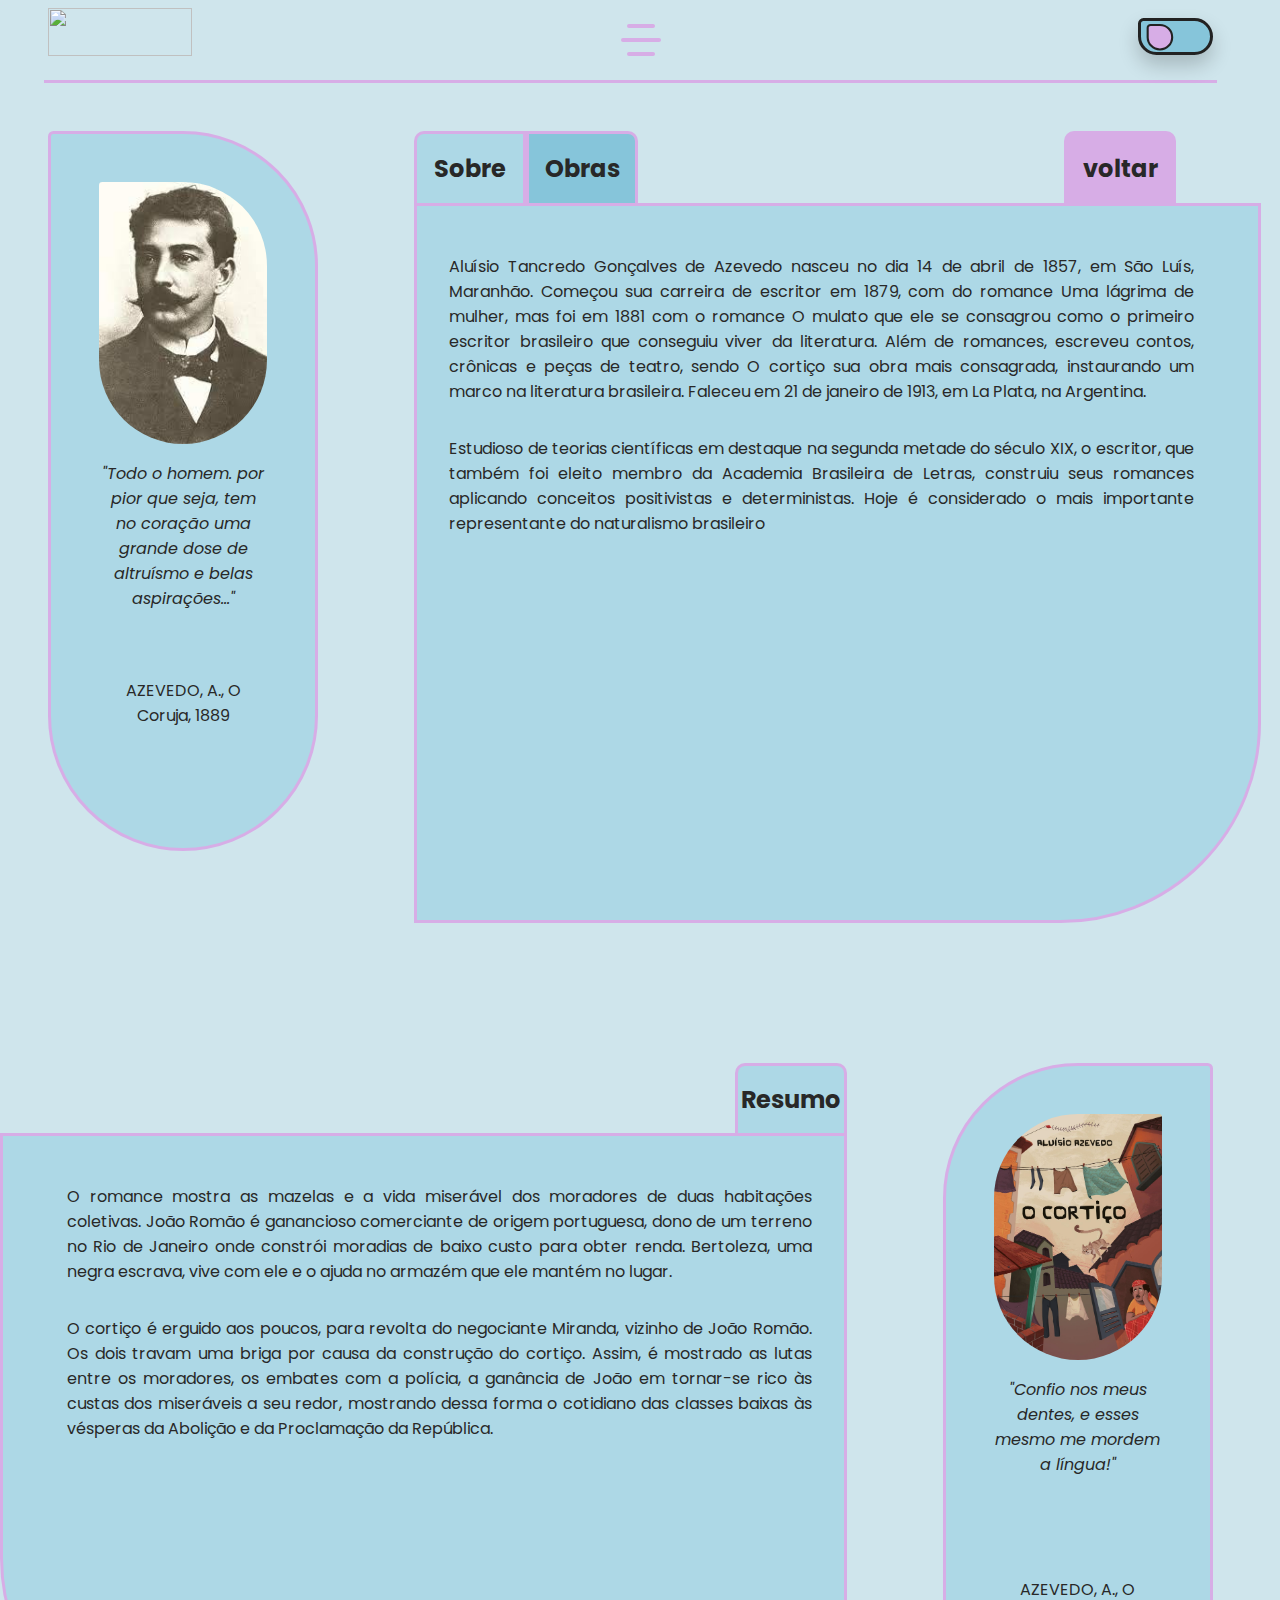
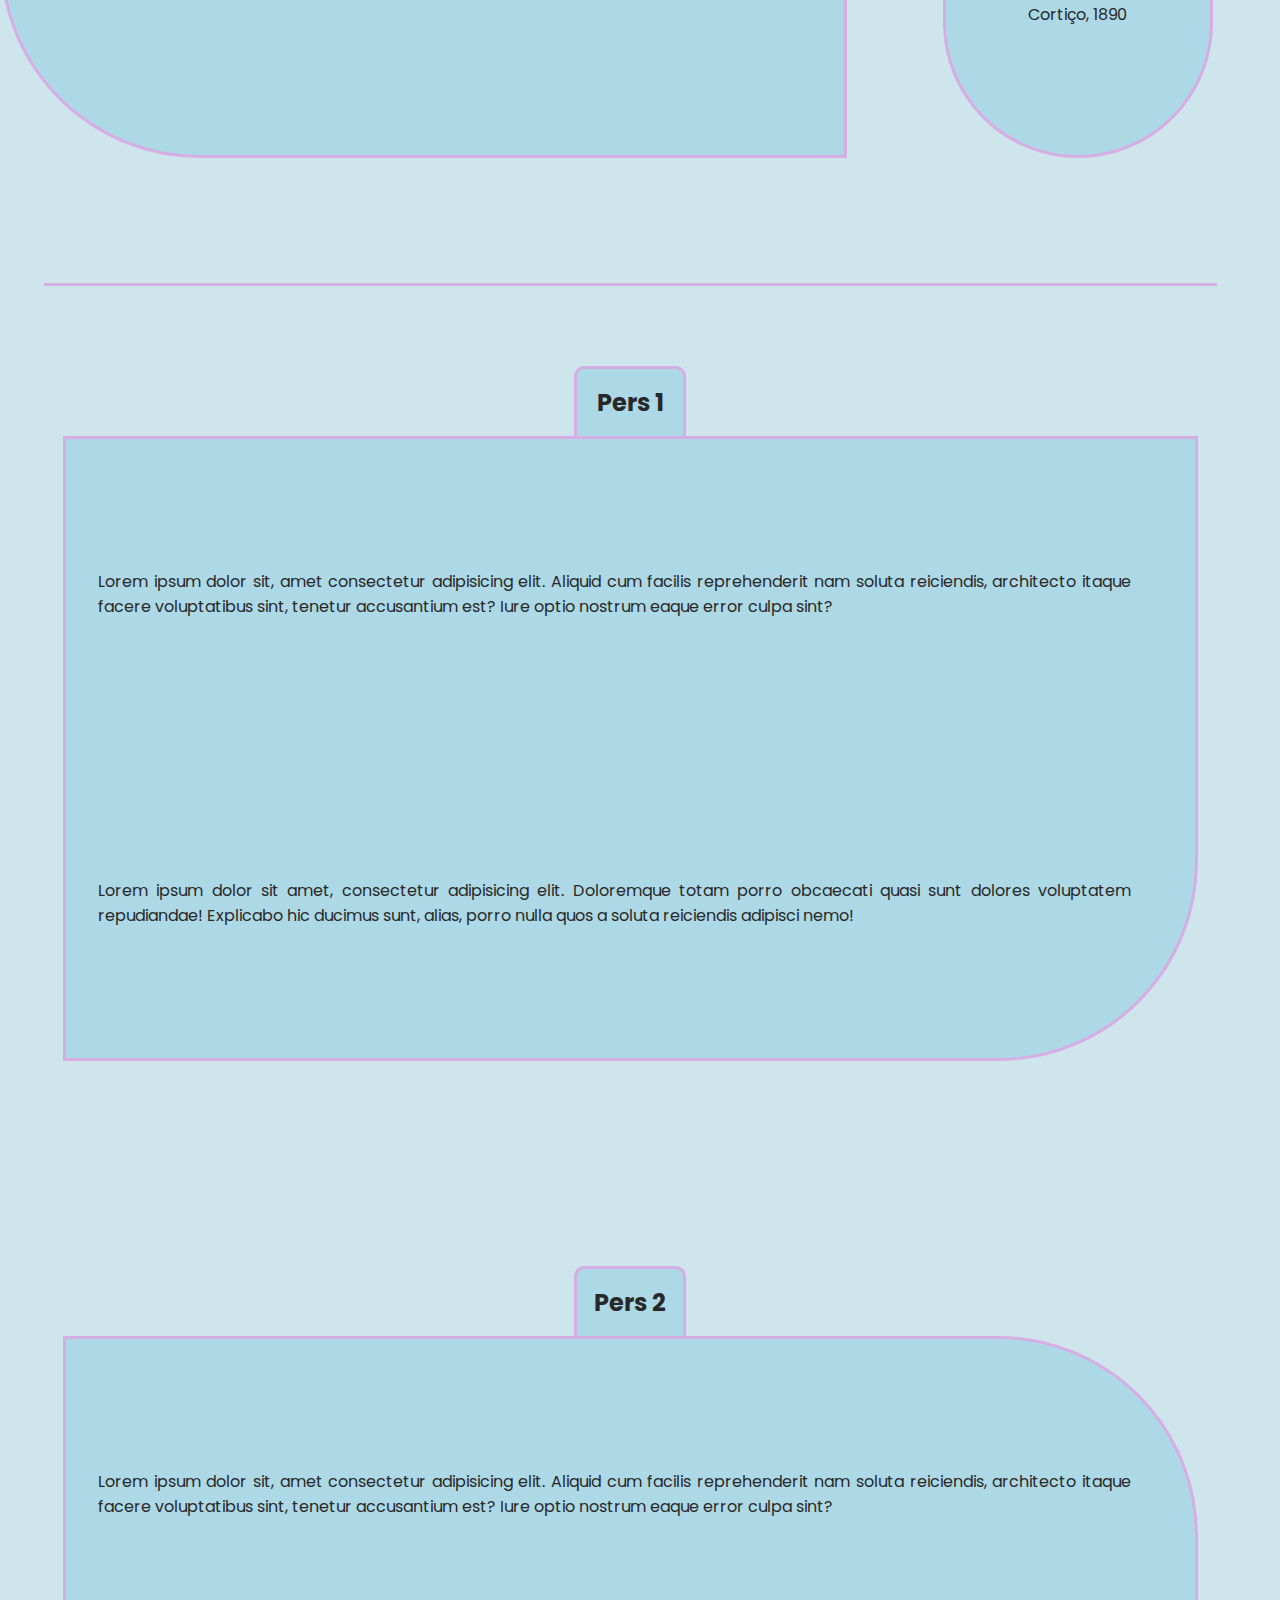
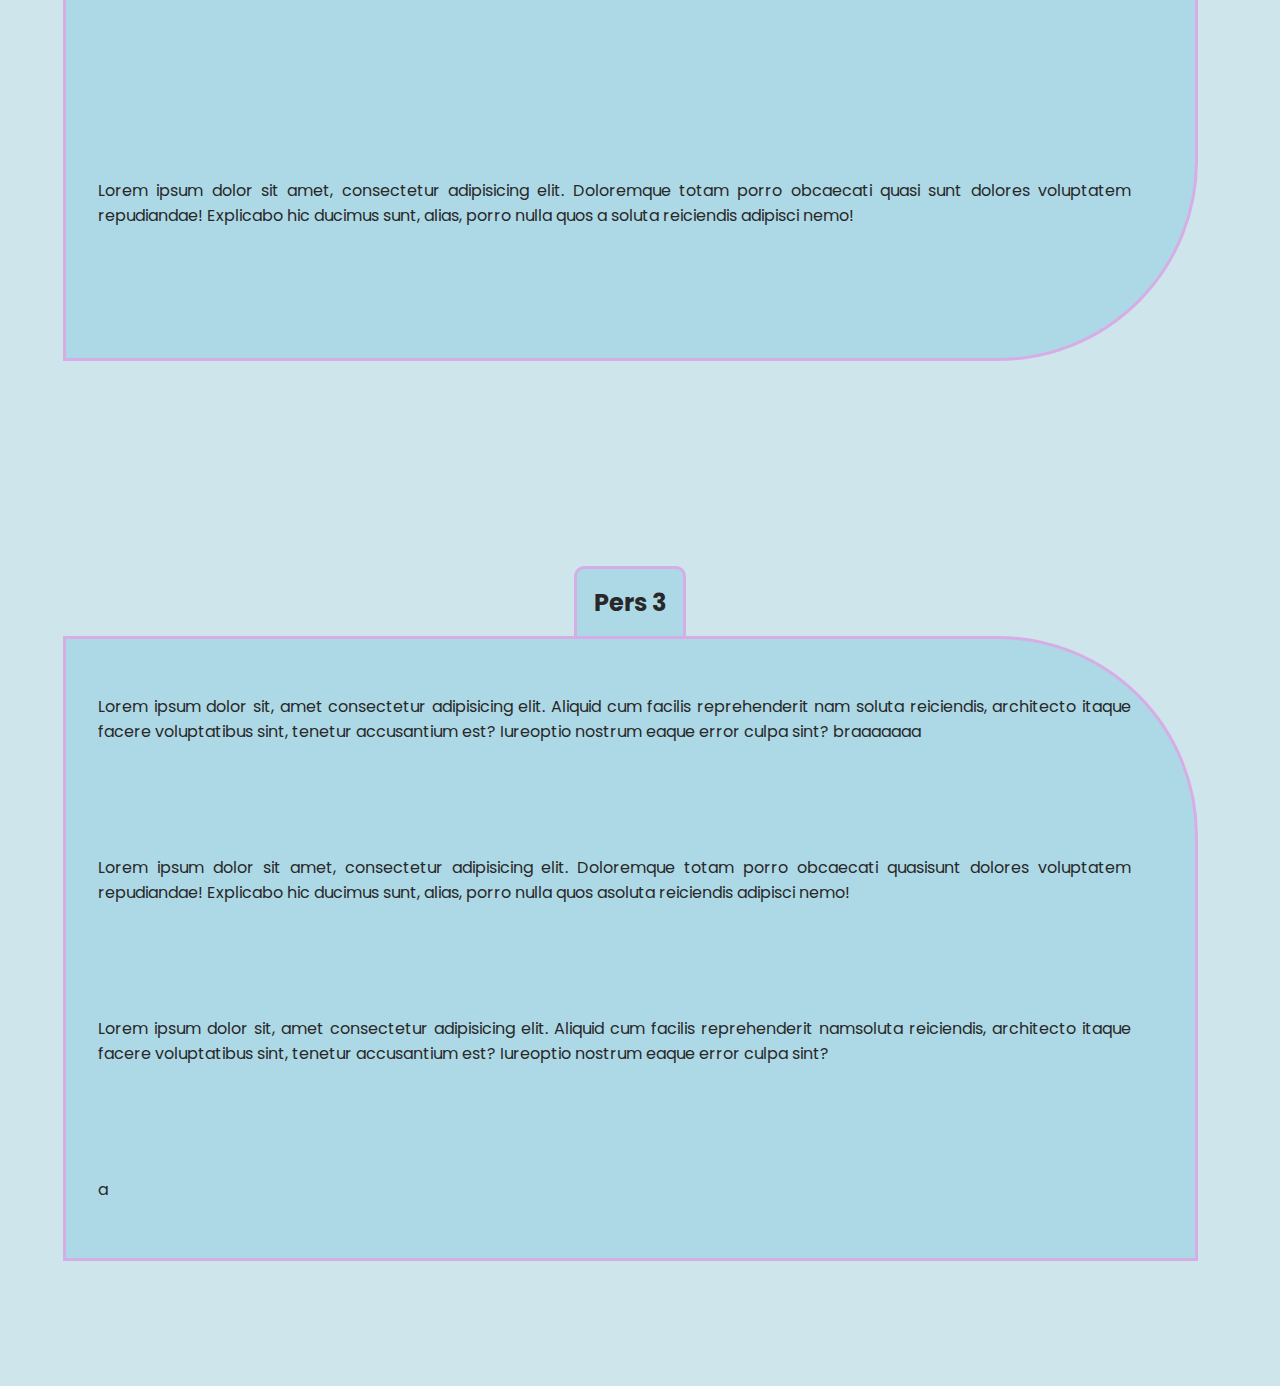
==== commit cb0b4ff2: "teste" ====
--- a/main.html
+++ b/main.html
@@ -172,18 +172,15 @@
                     </a>
                 </div>
                 <div class="txt3 txtPersonagem">
-                    <p>Lorem ipsum dolor sit, amet consectetur adipisicing elit. Aliquid cum facilis reprehenderit nam
-                        soluta reiciendis, architecto itaque facere voluptatibus sint, tenetur accusantium est? Iure
-                        optio nostrum eaque error culpa sint?</p>
-                    <p>Lorem ipsum dolor sit amet, consectetur adipisicing elit. Doloremque totam porro obcaecati quasi
-                        sunt dolores voluptatem repudiandae! Explicabo hic ducimus sunt, alias, porro nulla quos a
-                        soluta reiciendis adipisci nemo!</p>
-                    <p>Lorem ipsum dolor sit, amet consectetur adipisicing elit. Aliquid cum facilis reprehenderit nam
-                        soluta reiciendis, architecto itaque facere voluptatibus sint, tenetur accusantium est? Iure
-                        optio nostrum eaque error culpa sint?</p>
-                    <p>Lorem ipsum dolor sit amet, consectetur adipisicing elit. Doloremque totam porro obcaecati quasi
-                        sunt dolores voluptatem repudiandae! Explicabo hic ducimus sunt, alias, porro nulla quos a
-                        soluta reiciendis adipisci nemo!</p>
+                    <p>Lorem ipsum dolor sit, amet consectetur adipisicing elit. Aliquid cum facilis reprehenderit nam soluta reiciendis, architecto itaque facere voluptatibus sint, tenetur accusantium est? Iureoptio nostrum eaque error culpa sint? braaaaaaa
+                    </p>
+                    <p>Lorem ipsum dolor sit amet, consectetur adipisicing elit. Doloremque totam porro obcaecati quasisunt dolores voluptatem repudiandae! Explicabo hic ducimus sunt, alias, porro nulla quos asoluta reiciendis adipisci nemo!
+                    </p>
+                    <p>Lorem ipsum dolor sit, amet consectetur adipisicing elit. Aliquid cum facilis reprehenderit namsoluta reiciendis, architecto itaque facere voluptatibus sint, tenetur accusantium est? Iureoptio nostrum eaque error culpa sint?
+                    </p>
+                    <p>
+                        a
+                    </p>
                 </div>
             </div>
         </div>
--- a/css/style.css
+++ b/css/style.css
@@ -126,7 +126,7 @@
 #p2{
     margin: 10px 0;
     font-style: italic;
-    font-size: 0.9rem;
+    font-size: 1rem;
     text-align: center;
 }
 #p3{
@@ -180,7 +180,7 @@
 }
 .sobretxt{
     width: 100%;
-    height: 90%;
+    height: 100%;
     background-color: var(--fundo2);
     border: 0.2rem solid var(--destaq); 
     border-radius: 0 0 200px 00px;
@@ -207,7 +207,7 @@
     text-align: justify;
 }
 .obrastxt{
-    width: 90%;
+    width: 100%;
     height: 90%;
     background-color: var(--fundo2);
     border: 0.2rem solid var(--destaq); 
@@ -283,7 +283,7 @@
     
 }
 .livro-resumo-txt{
-    width: 90%;
+    width: 100%;
     height: 90%;
     background-color: var(--fundo2);
     border: 0.2rem solid var(--destaq); 
@@ -342,7 +342,7 @@
 }
 .txtPersonagem p{
     width: 100%;
-    height: 25%;
+    /* height: 25%; */
     margin: 2rem;
     margin-right: 4rem;
 
@@ -521,18 +521,78 @@
 
 @media (max-width:600px){ 
     .container{
-        height: 700vh;
+        height: 850vh;
         display: flex;
         flex-direction: row;
         align-items: flex-start;
+        justify-content: center;
     }
     .autor{
+        margin-bottom: 3rem;
+        flex-wrap: wrap;
+        height: calc(200vh + 3rem);
+        align-items: flex-start;
+        justify-content: center;
+        align-content: space-evenly;
+    }
+    .aluisio{
+        padding: 0;
+        margin: 0;
+        width: 80%;
+        height: 90vh;
+        display: flex;
+        flex-wrap: wrap;
+        justify-content: center;
+        border-radius: 20px 20px 500px 500px;/*topo direita baixo esquerda */
+    }
+    .aluisio img{
+        width: 55%;
+        height: 50% !important;
+        margin-top: 2rem;
+        border-radius:20px 20px 500px 500px;
+        flex-wrap: wrap;
+    }
+    .descricao{
+        height: calc(50% - 5rem);
+        width: 80%;
+        align-content: center;
+        justify-content: center;
+        align-content: space-evenly;
+    }
+    .content{
+        padding: 0;
+        margin: 0;
+        height: 90vh;
+        width: 80%;
+        display: flex;
+        flex-wrap: wrap;
+        justify-content: center;
+    }
+    .switches{
+        display: flex;
+        justify-content: flex-start;
+    }
+    .back{
+        margin: 0;
+        width: calc(100% - 14rem);
+    }
+
+    .livro{
         flex-wrap: wrap;
         height: calc(200vh + 16rem);
         align-items: flex-start;
         justify-content: center;
     }
-    .aluisio{
+    .livro-content{
+        padding: 0;
+        margin: 0;
+        height: 100vh;
+        width: 80%;
+        display: flex;
+        flex-wrap: wrap;
+        justify-content: center;
+    }
+    .livro-cortico{
         padding: 0;
         margin: 0;
         width: 80%;
@@ -540,43 +600,41 @@
         display: flex;
         flex-wrap: wrap;
         justify-content: center;
-        border-radius: 20px 20px 500px 500px;/*topo direita baixo esquerda */
+        border-radius: 20px 20px 500px 500px;
+    }
+    .livro-cortico img{
+        width: 60%;
+        height: 50%;
+        margin-top: 2rem;
+        border-radius:20px 20px 500px 500px;
+        flex-wrap: wrap;
     }
     .aluisio img{
         width: 55%;
-        height: 60%;
+        height: calc(50% - 5rem);
         margin-top: 2rem;
         border-radius:20px 20px 500px 500px;
         flex-wrap: wrap;
     }
-    .descricao{
-        width: 80%;
-        align-content: flex-start;
-        justify-content: center;
-    }
-    .content{
-        padding: 0;
+    .switch-personagem-centro{
+        justify-content: flex-start;
+    }
+    .pers{
+        height: 100vh;
+        width: 90%;
+    }
+    .pers-content{
+        height: 100%;
         margin: 0;
-        height: 100vh;
-        width: 80%;
-        display: flex;
-        flex-wrap: wrap;
-        justify-content: center;
-    }
-    .switches{
-        display: flex;
-        justify-content: flex-start;
-    }
-    .back{
-        margin: 0;
-        width: calc(100% - 14rem);
-    }
-
-    .livro{
-        width: 80%;
-        display: flex;
-        flex-wrap: wrap;
-        justify-content: center;
-        border-radius: 20px 20px 500px 500px;/*topo direita baixo esquerda */
+    }
+    .txtPersonagem p{
+        margin: 2rem;
+    }
+    .pers p:nth-child(1){
+        margin-top: 5rem;
+    }
+    .txtPersonagem{
+        flex-wrap: wrap;
+
     }
 }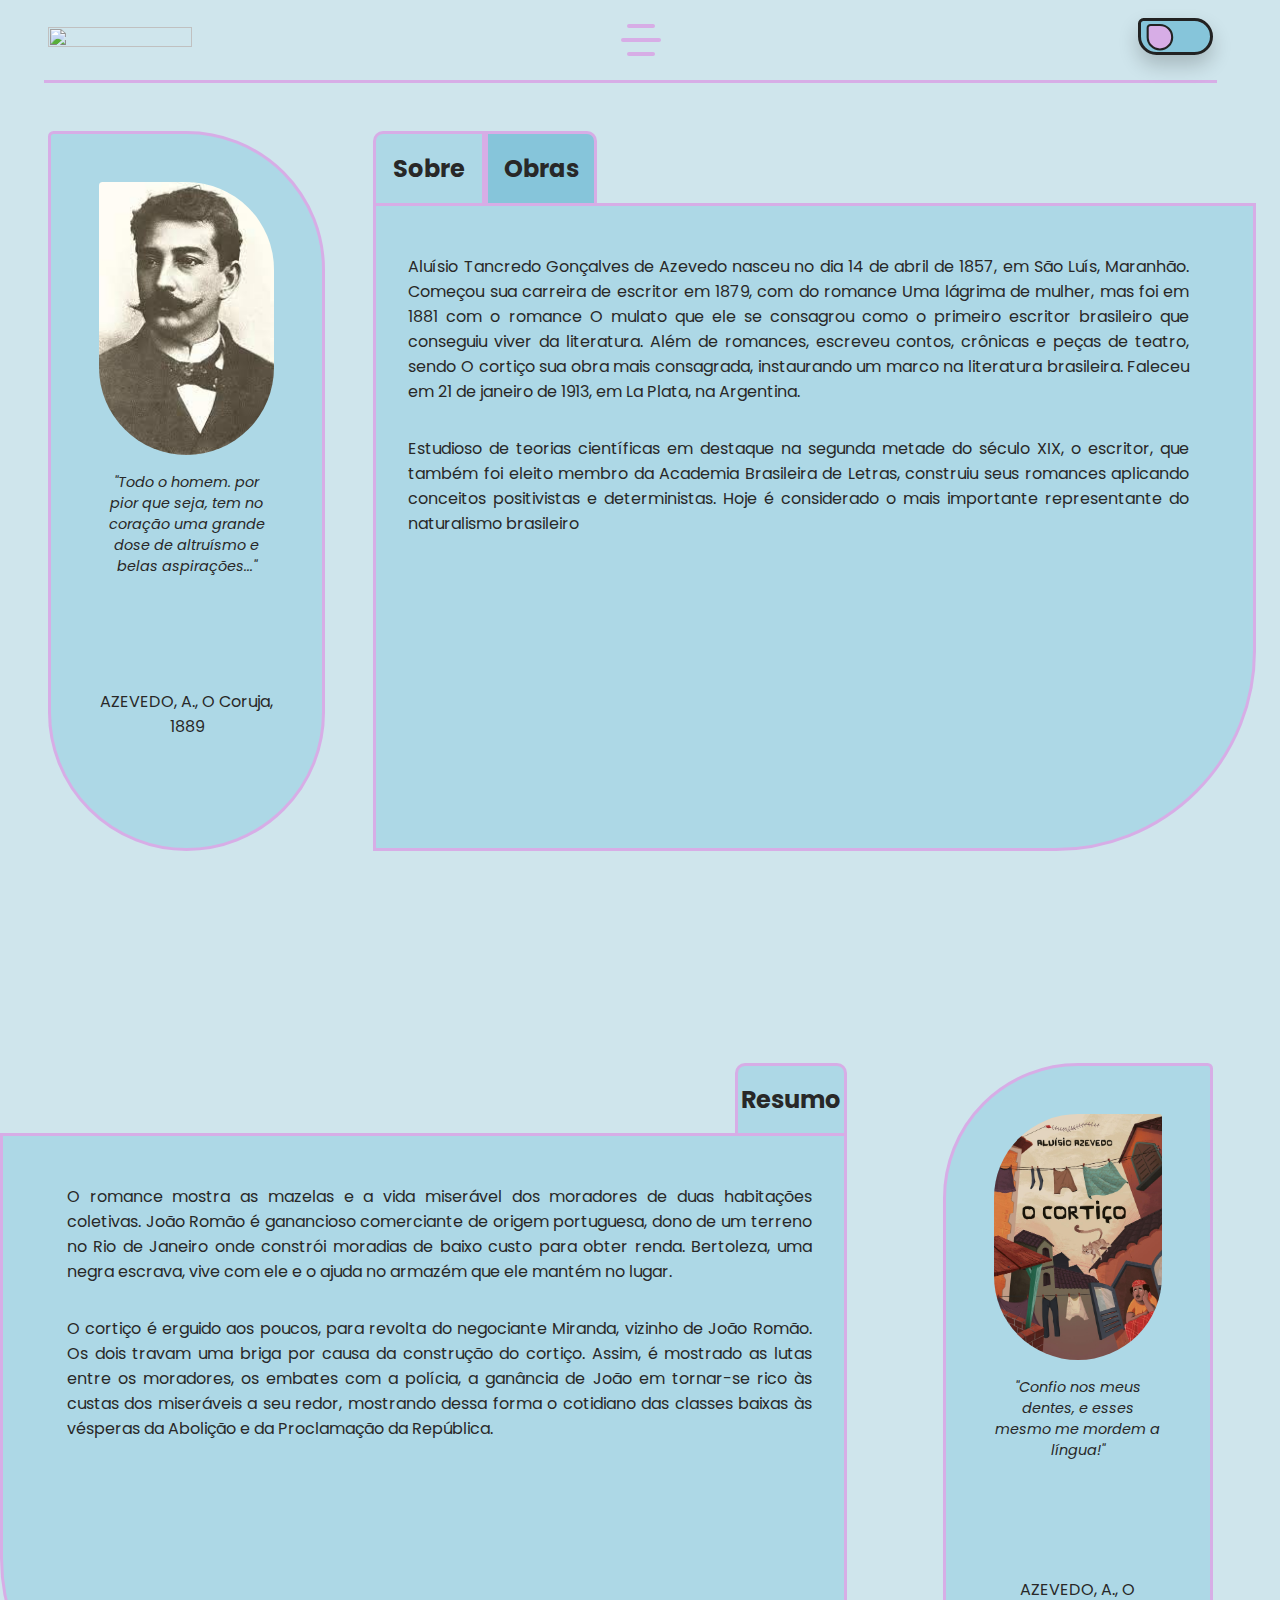
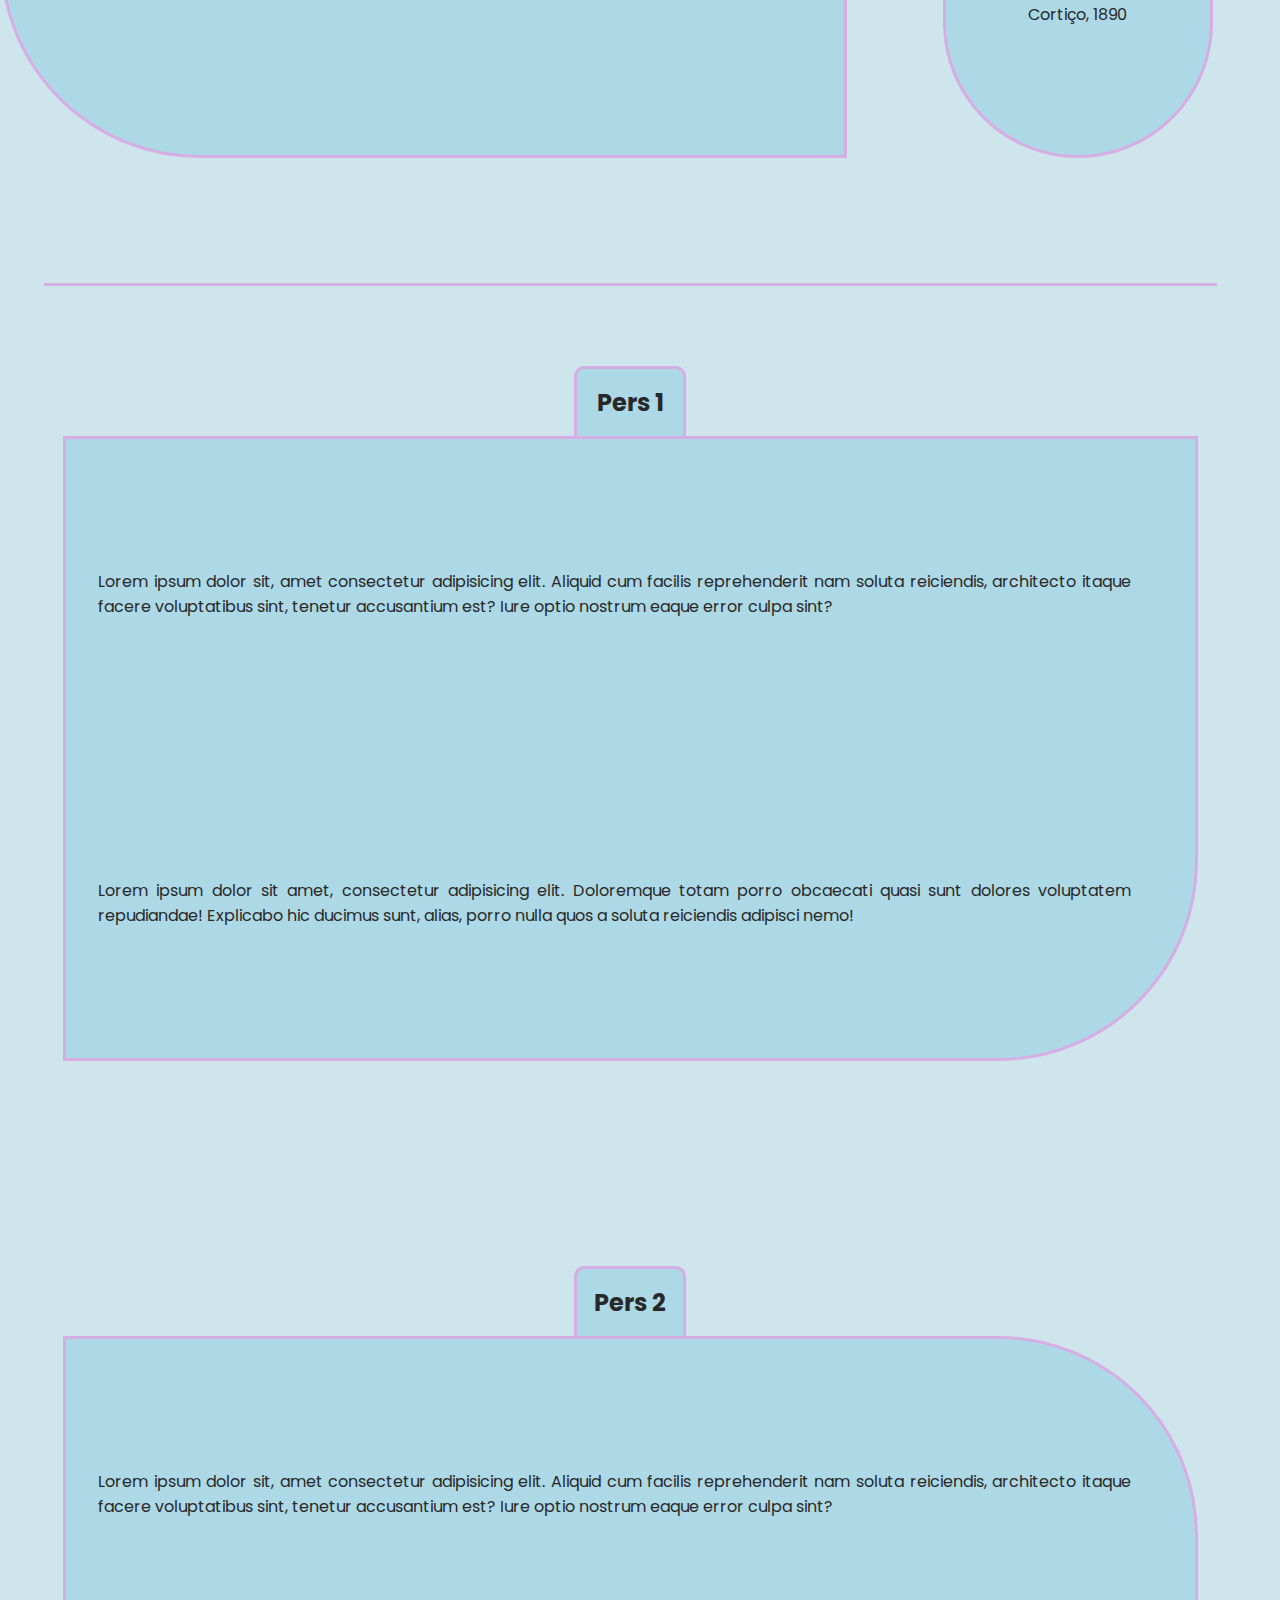
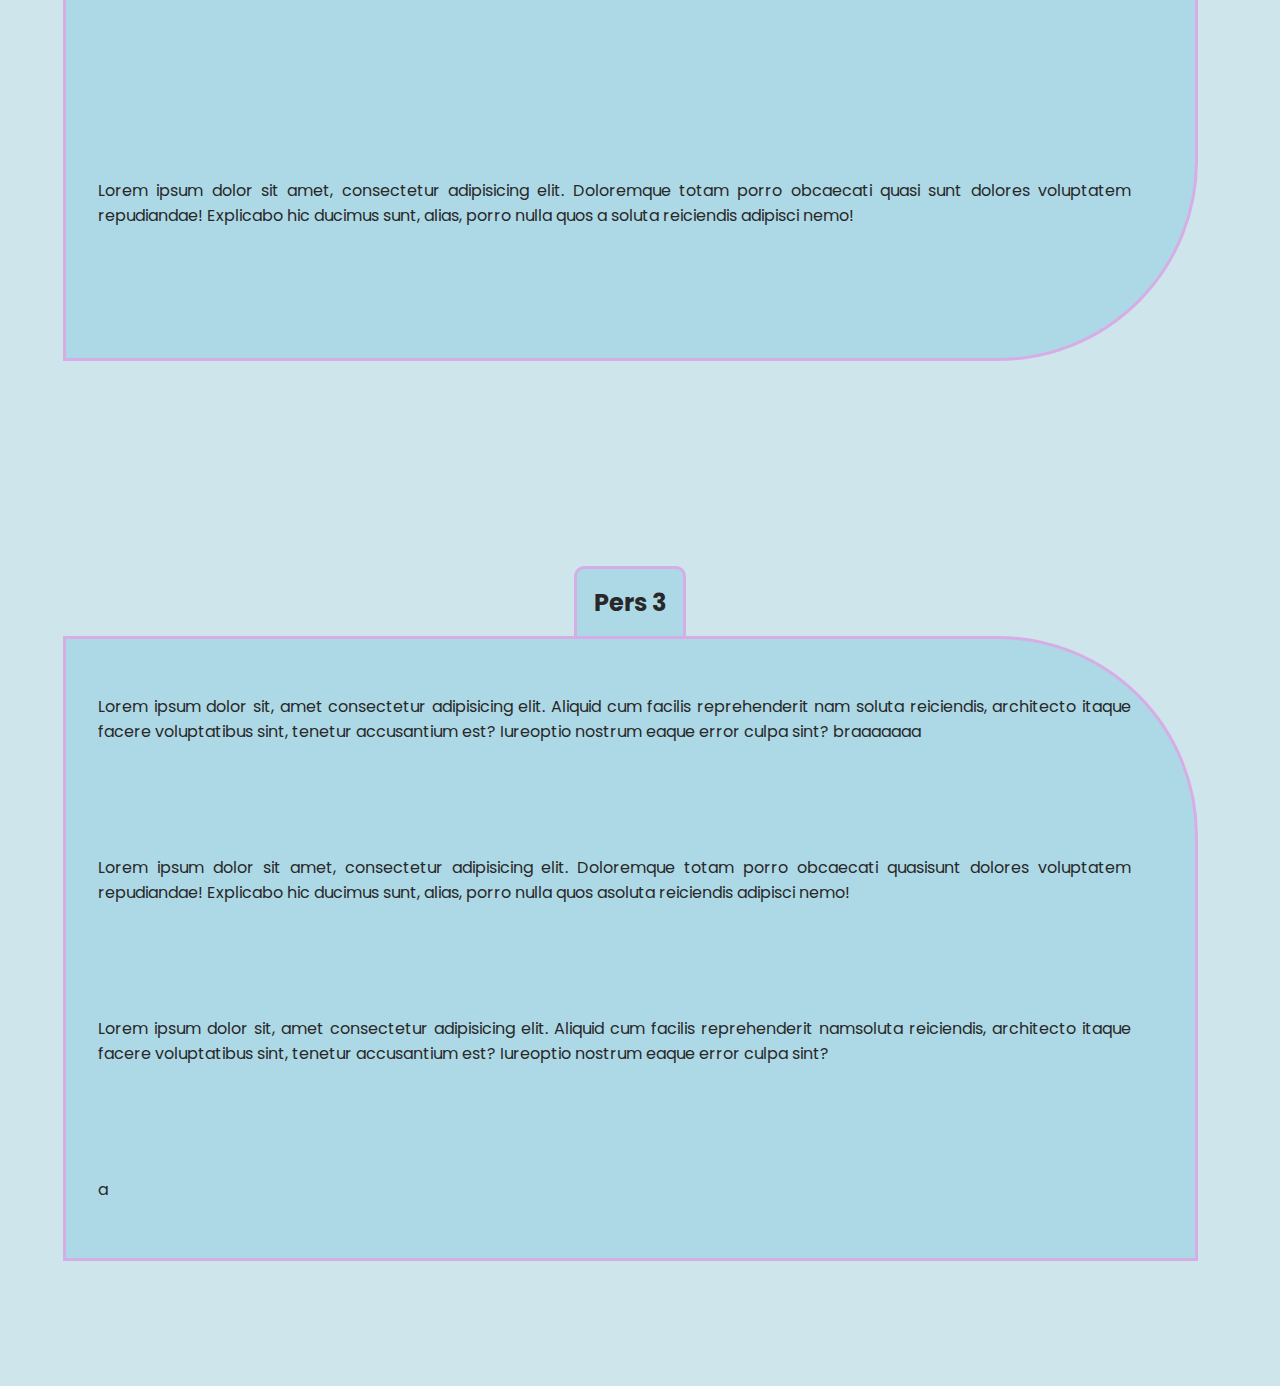
==== commit 566403ef: "teztte" ====
--- a/main.html
+++ b/main.html
@@ -15,9 +15,9 @@
 <body>
     <div class="container">
         <nav id="nav">
-            <img class="logo"
-                src="https://www.utfpr.edu.br/icones/cabecalho/logo-utfpr/@@images/efcf9caf-6d29-4c24-8266-0b7366ea3a40.png"
-                alt="">
+            <a href="index.html"><img class="logo"
+            src="https://www.utfpr.edu.br/icones/cabecalho/logo-utfpr/@@images/efcf9caf-6d29-4c24-8266-0b7366ea3a40.png"
+                alt=""></a>
 
             <input type="checkbox" id="checkbox" onchange="menu()">
             <label for="checkbox" class="toggle">
@@ -55,9 +55,7 @@
                 <div class="switches">
                     <h1 id="sobre" onclick="sobreF()">Sobre</h1>
                     <h1 id="obras" onclick="obrasF()">Obras</h1>
-                    <div class="back">
-                        <a href="index.html"><h1 id="voltar">voltar</h1></a>
-                    </div>
+
                 </div>
                 <div id="sobretxt" class="sobretxt">
                     <p>Aluísio Tancredo Gonçalves de Azevedo nasceu no dia 14 de abril de 1857, em São Luís, Maranhão.
--- a/css/style.css
+++ b/css/style.css
@@ -126,7 +126,7 @@
 #p2{
     margin: 10px 0;
     font-style: italic;
-    font-size: 1rem;
+    font-size: 0.9rem;
     text-align: center;
 }
 #p3{
@@ -135,11 +135,11 @@
 
 .content{
     margin-top: 3rem;
-    margin-left: 3rem;
     width: 70%;
     height: 80%;
     display: flex;
     flex-wrap: wrap;
+    justify-content: center;
 }
 .switches{
     display: flex;
@@ -156,12 +156,8 @@
     background-color: var(--fundo3);
     border-radius: 0 10px 0 0;
 }
-#voltar{
-    height: 100%;
-    border-radius: 10px 10px 0 0;
-    background-color: var(--destaq);
-}
-#sobre,#obras,#voltar,#resumo,.pers a h1{
+
+#sobre,#obras,#resumo,.pers a h1{
     height: 100%;
     width: 7rem;
     border: 0.2rem solid var(--destaq); 
@@ -172,15 +168,10 @@
     align-items: center;
     cursor: pointer;
 }
-.back{
-    width: calc(90% - 14rem);
-    display: flex;
-    justify-content: flex-end;
-    height: 100%;
-}
+
 .sobretxt{
     width: 100%;
-    height: 100%;
+    height: 90%;
     background-color: var(--fundo2);
     border: 0.2rem solid var(--destaq); 
     border-radius: 0 0 200px 00px;
@@ -521,12 +512,19 @@
 
 @media (max-width:600px){ 
     .container{
-        height: 850vh;
         display: flex;
         flex-direction: row;
-        align-items: flex-start;
-        justify-content: center;
-    }
+        align-content: flex-start;
+        justify-content: center;
+    }
+    .nav{
+        flex-wrap: nowrap;
+        
+    }
+    .logo{
+        margin: 1rem;
+    }
+
     .autor{
         margin-bottom: 3rem;
         flex-wrap: wrap;
@@ -572,10 +570,7 @@
         display: flex;
         justify-content: flex-start;
     }
-    .back{
-        margin: 0;
-        width: calc(100% - 14rem);
-    }
+
 
     .livro{
         flex-wrap: wrap;
@@ -622,6 +617,7 @@
     .pers{
         height: 100vh;
         width: 90%;
+        margin: 2rem;
     }
     .pers-content{
         height: 100%;
@@ -629,6 +625,7 @@
     }
     .txtPersonagem p{
         margin: 2rem;
+        margin-right: calc(2rem + 19px);
     }
     .pers p:nth-child(1){
         margin-top: 5rem;
@@ -637,4 +634,16 @@
         flex-wrap: wrap;
 
     }
+    #p2{
+        font-size: 1rem;
+    }
+    #p3{
+        font-size: 1.1rem;
+    }
+    .divisao{
+        width: 100%;
+    }
+    .divis{
+        width: 80%;
+    }
 }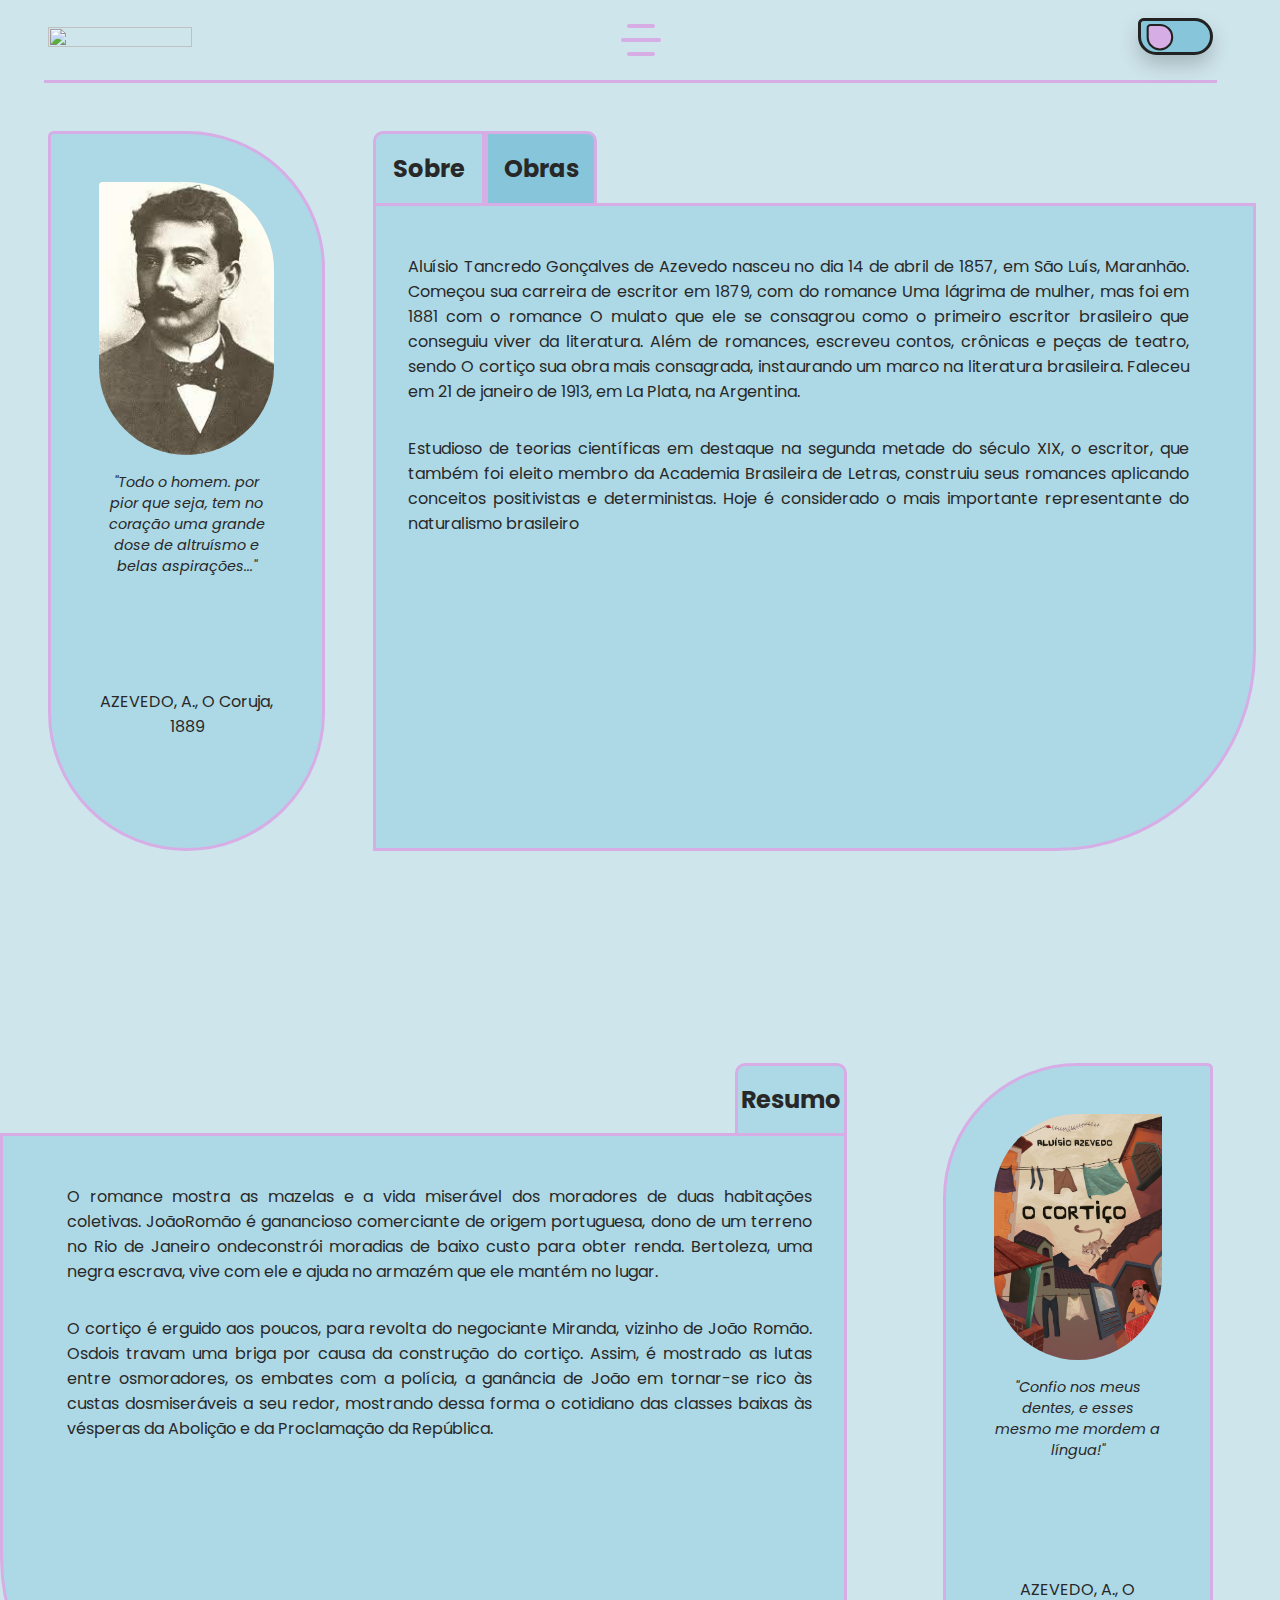
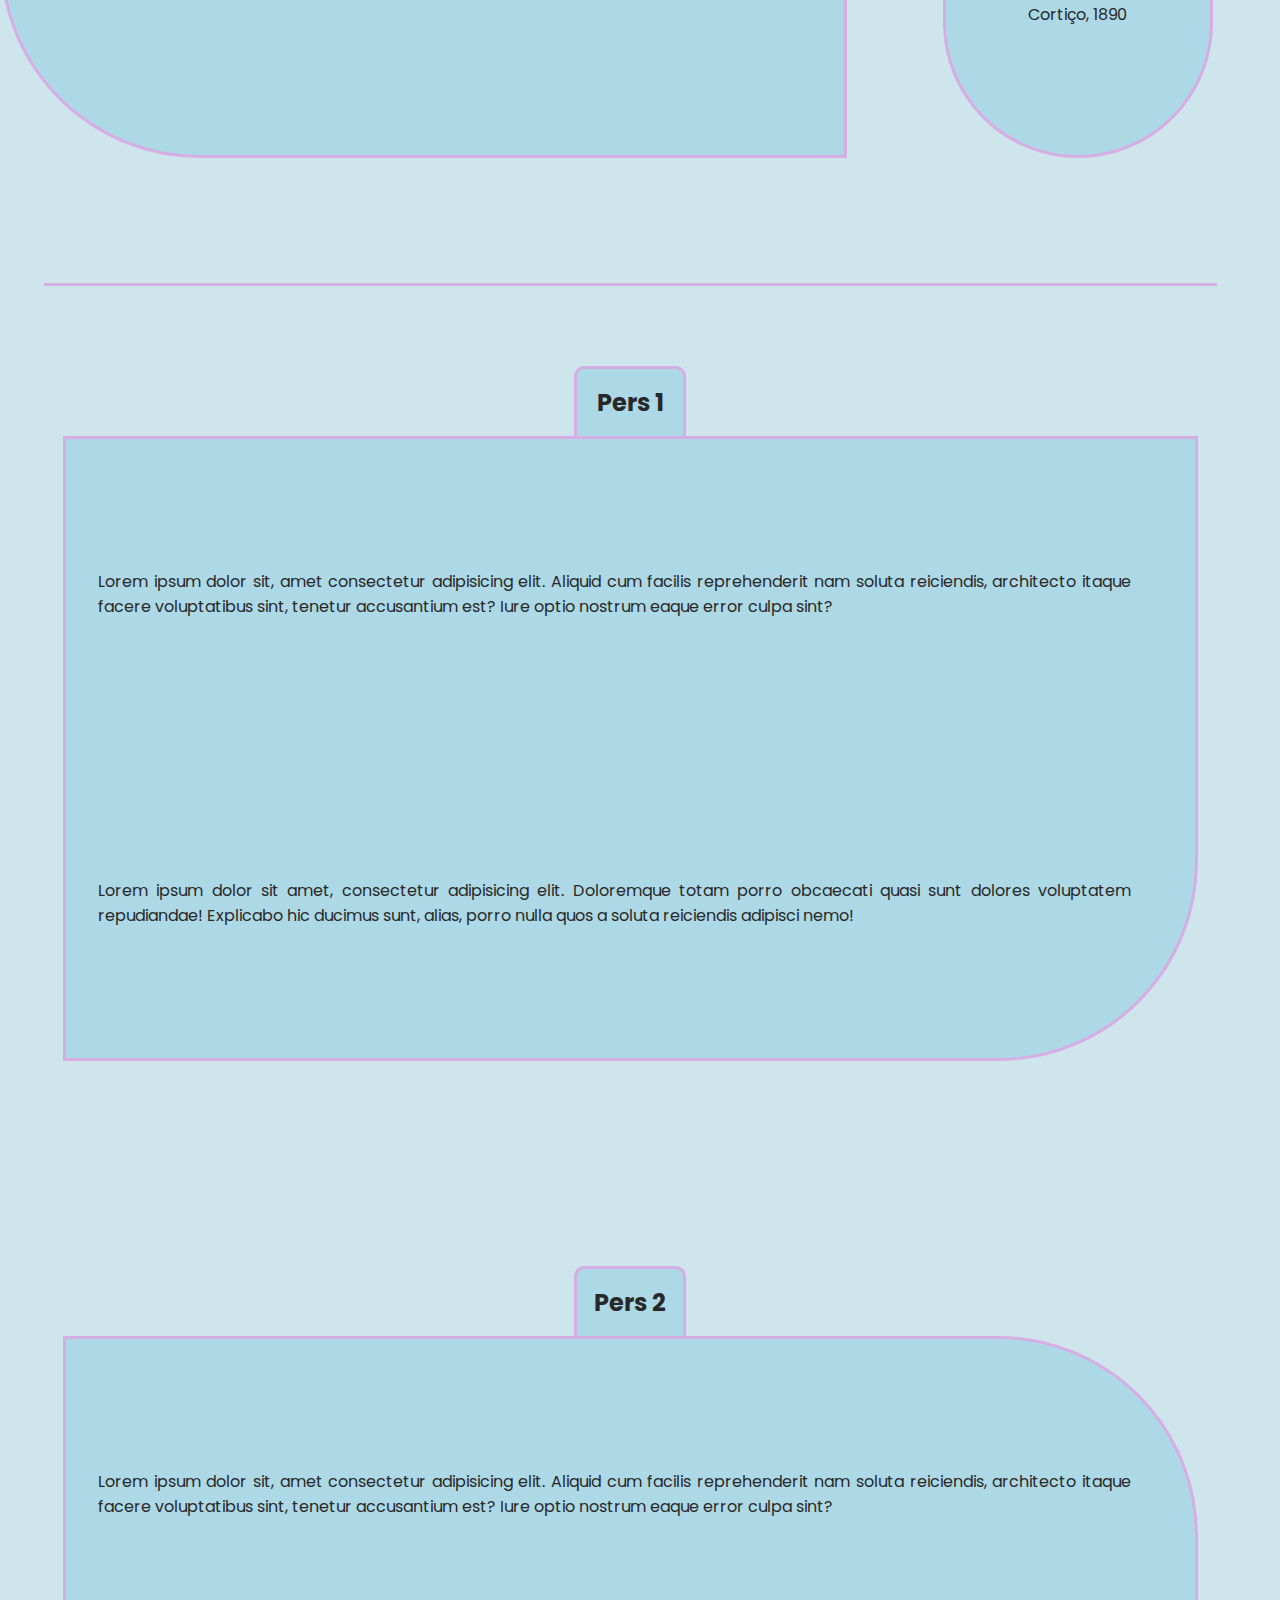
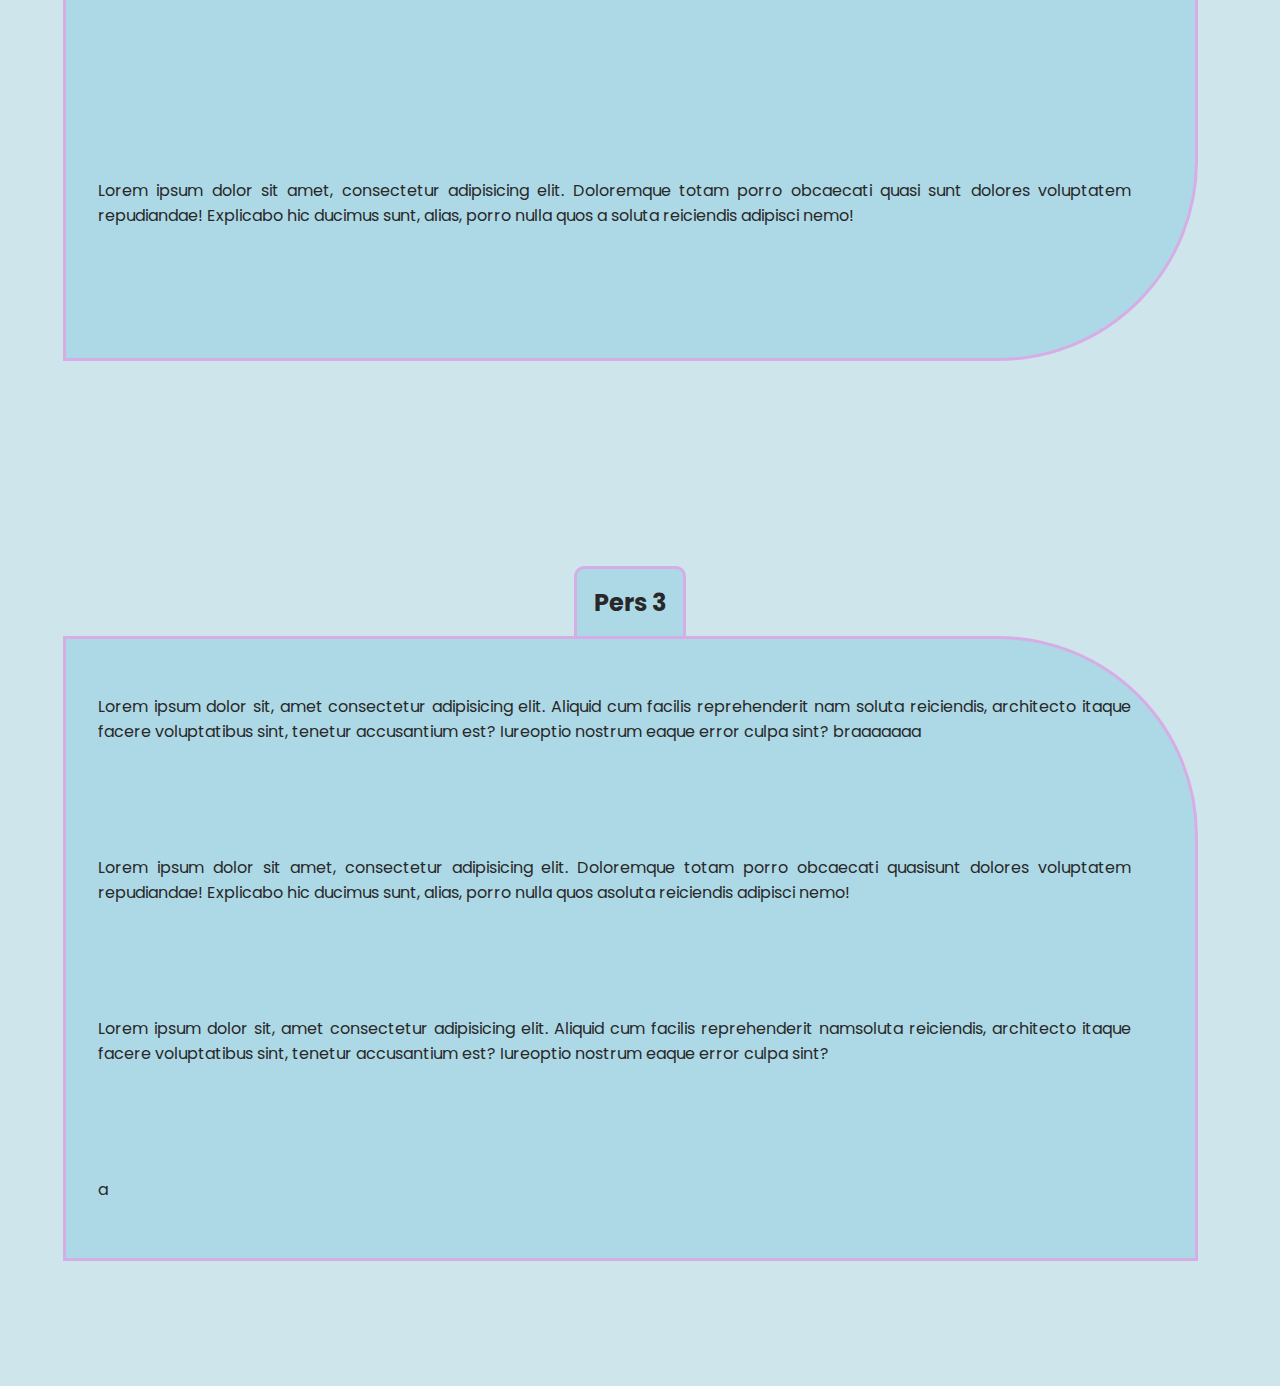
==== commit 01fd15a9: "teste" ====
--- a/main.html
+++ b/main.html
@@ -104,15 +104,8 @@
                     </a>
                 </div>
                 <div class="livro-resumo-txt">
-                    <p> O romance mostra as mazelas e a vida miserável dos moradores de duas habitações coletivas. João
-                        Romão é ganancioso comerciante de origem portuguesa, dono de um terreno no Rio de Janeiro onde
-                        constrói moradias de baixo custo para obter renda. Bertoleza, uma negra escrava, vive com ele e
-                        o ajuda no armazém que ele mantém no lugar.</p>
-                    <p> O cortiço é erguido aos poucos, para revolta do negociante Miranda, vizinho de João Romão. Os
-                        dois travam uma briga por causa da construção do cortiço. Assim, é mostrado as lutas entre os
-                        moradores, os embates com a polícia, a ganância de João em tornar-se rico às custas dos
-                        miseráveis a seu redor, mostrando dessa forma o cotidiano das classes baixas às vésperas da
-                        Abolição e da Proclamação da República.</p>
+                    <p> O romance mostra as mazelas e a vida miserável dos moradores de duas habitações coletivas. JoãoRomão é ganancioso comerciante de origem portuguesa, dono de um terreno no Rio de Janeiro ondeconstrói moradias de baixo custo para obter renda. Bertoleza, uma negra escrava, vive com ele e ajuda no armazém que ele mantém no lugar.</p>
+                    <p> O cortiço é erguido aos poucos, para revolta do negociante Miranda, vizinho de João Romão. Osdois travam uma briga por causa da construção do cortiço. Assim, é mostrado as lutas entre osmoradores, os embates com a polícia, a ganância de João em tornar-se rico às custas dosmiseráveis a seu redor, mostrando dessa forma o cotidiano das classes baixas às vésperas da Abolição e da Proclamação da República.</p>
                 </div>
             </div>
             <div class="livro-cortico">
--- a/css/style.css
+++ b/css/style.css
@@ -519,10 +519,12 @@
     }
     .nav{
         flex-wrap: nowrap;
-        
+        display: flex;
+        justify-content: center;
+
     }
     .logo{
-        margin: 1rem;
+        width: 5rem !important;
     }
 
     .autor{
@@ -545,13 +547,13 @@
     }
     .aluisio img{
         width: 55%;
-        height: 50% !important;
+        height: 40% !important;
         margin-top: 2rem;
         border-radius:20px 20px 500px 500px;
         flex-wrap: wrap;
     }
     .descricao{
-        height: calc(50% - 5rem);
+        height: calc(60% - 5rem);
         width: 80%;
         align-content: center;
         justify-content: center;
@@ -599,14 +601,14 @@
     }
     .livro-cortico img{
         width: 60%;
-        height: 50%;
+        height: 40%;
         margin-top: 2rem;
         border-radius:20px 20px 500px 500px;
         flex-wrap: wrap;
     }
     .aluisio img{
         width: 55%;
-        height: calc(50% - 5rem);
+        height: calc(60% - 5rem);
         margin-top: 2rem;
         border-radius:20px 20px 500px 500px;
         flex-wrap: wrap;
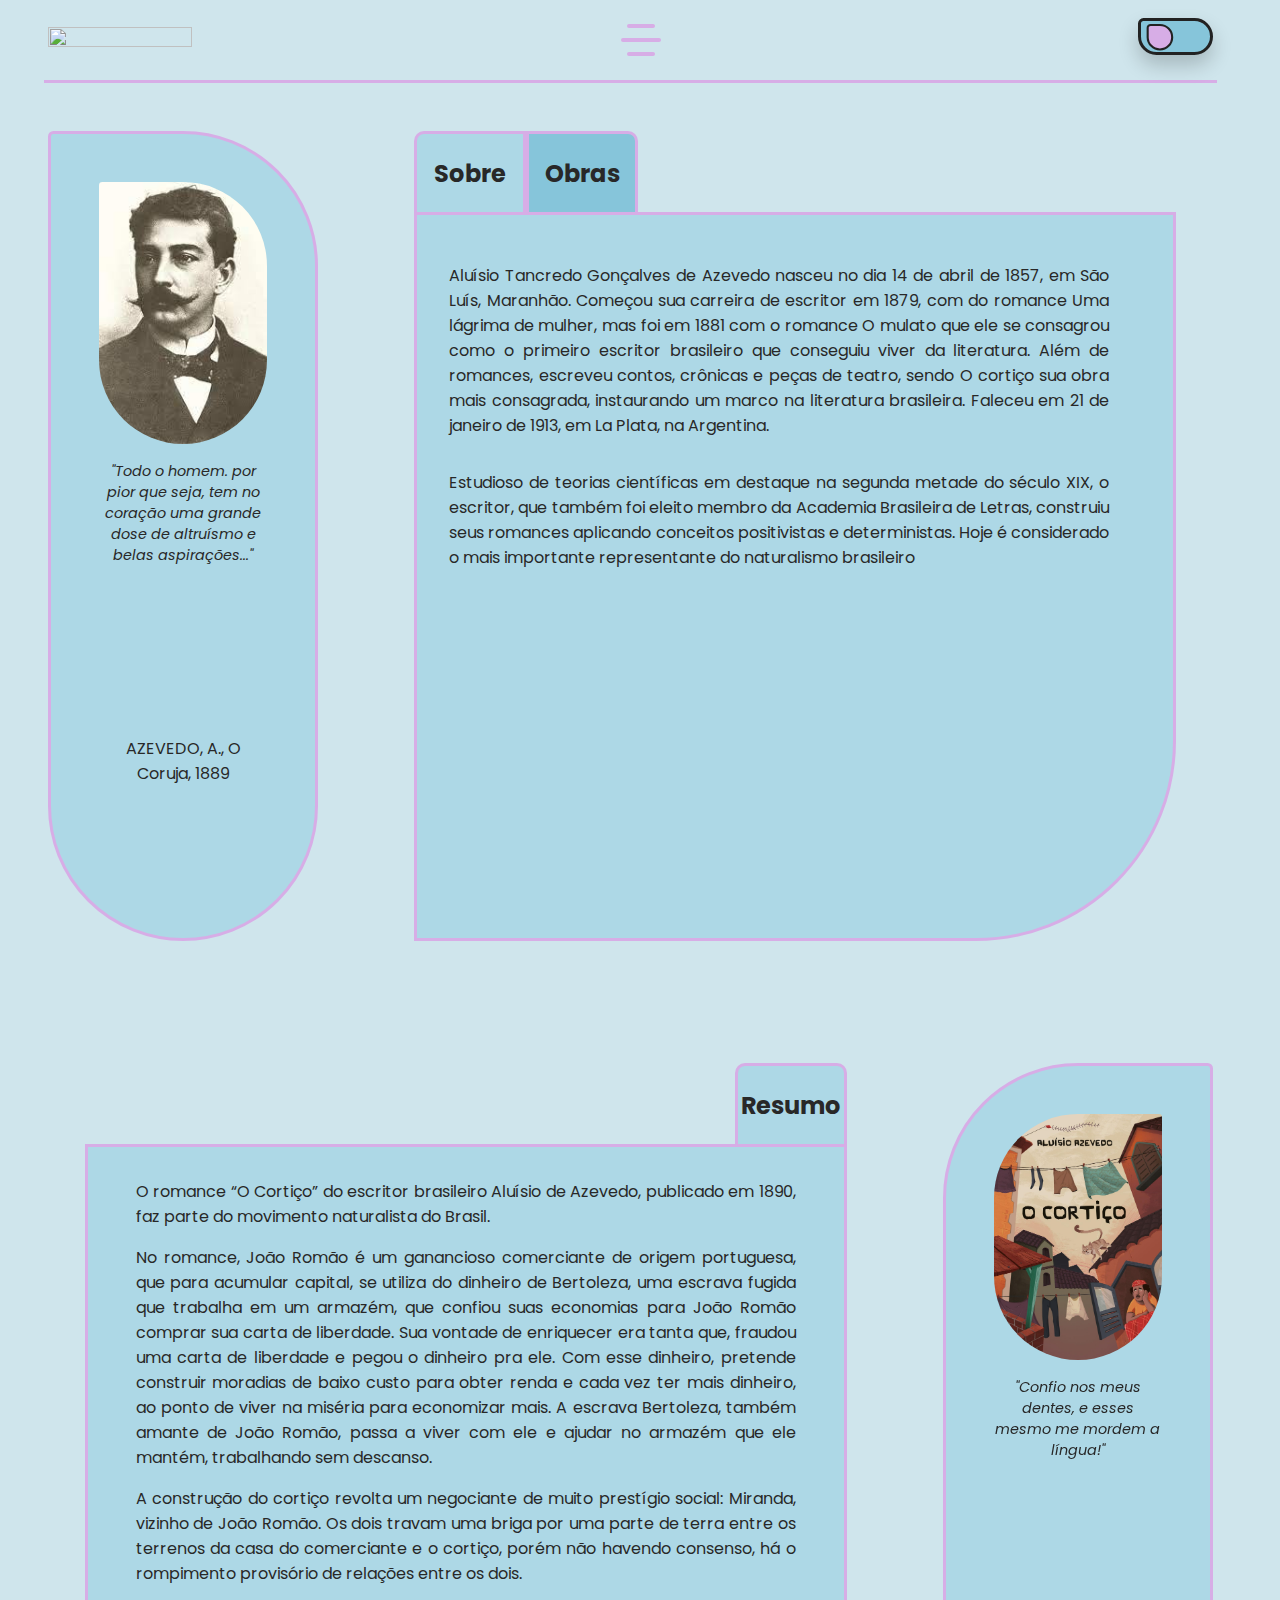
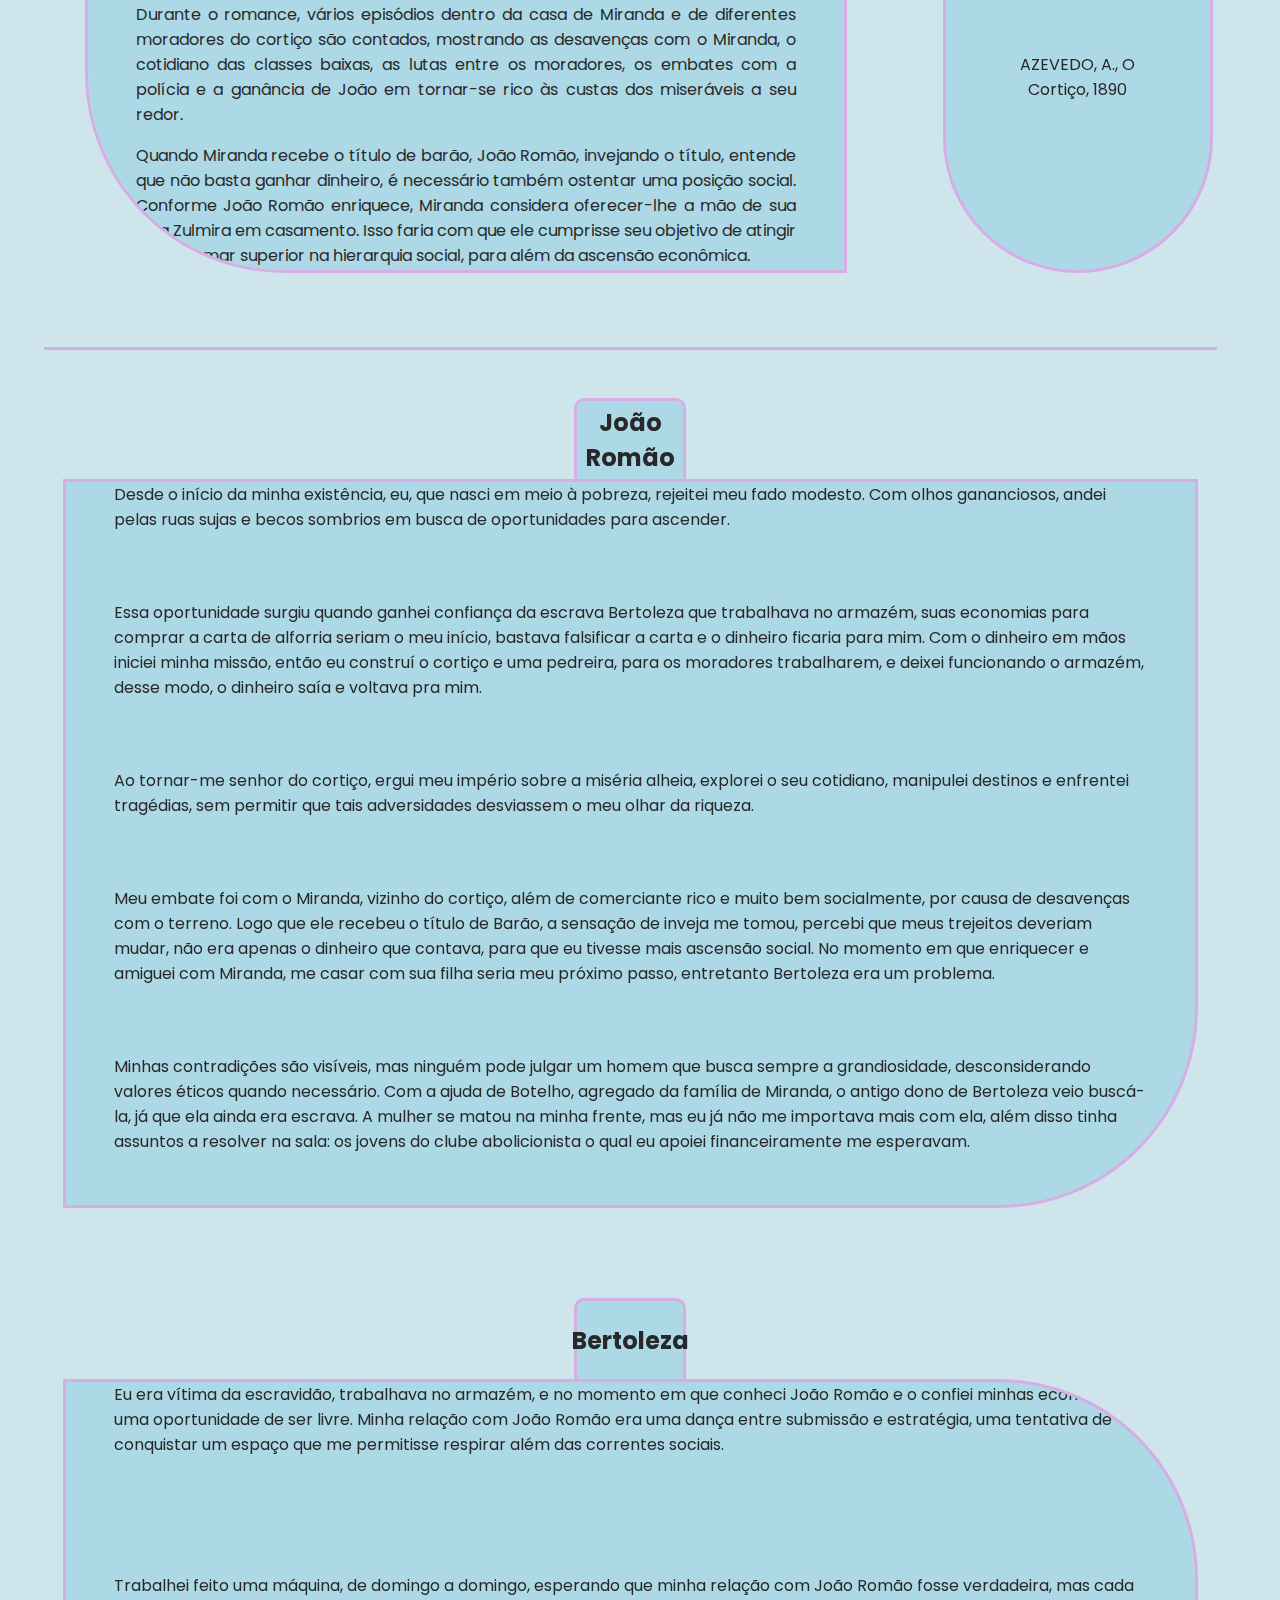
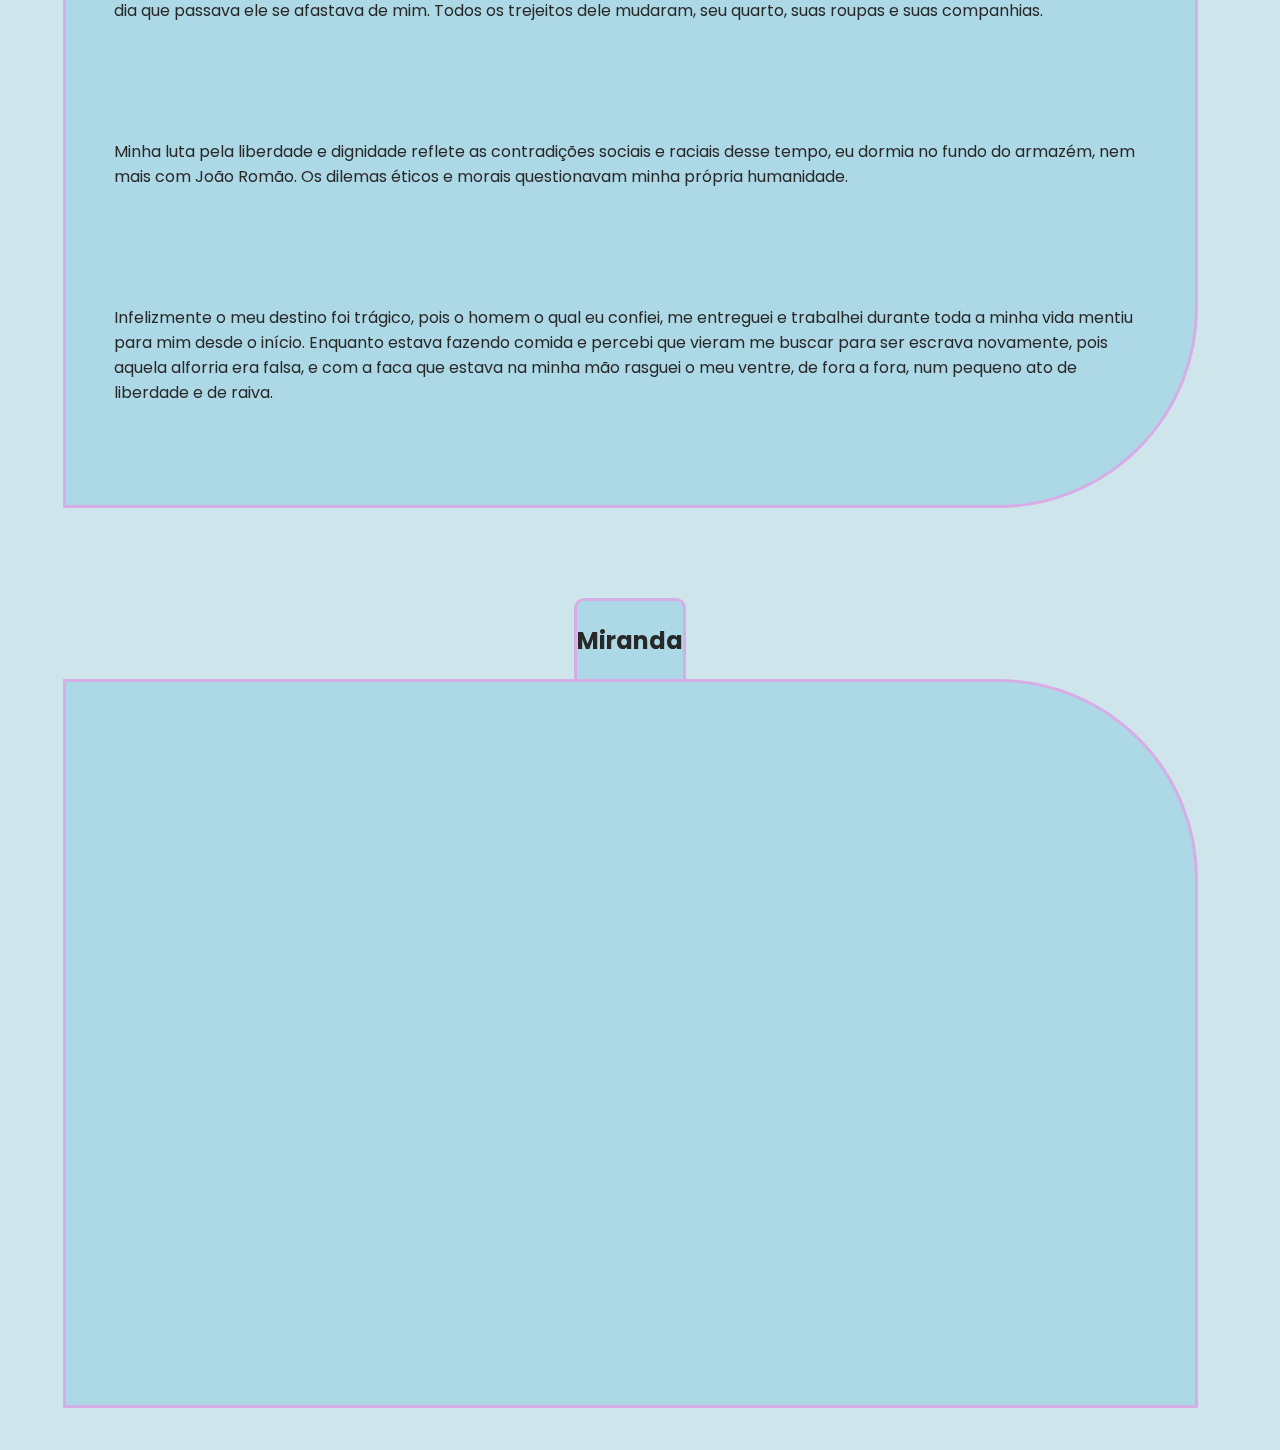
==== commit 6865a4ff: "aa" ====
--- a/main.html
+++ b/main.html
@@ -104,8 +104,24 @@
                     </a>
                 </div>
                 <div class="livro-resumo-txt">
-                    <p> O romance mostra as mazelas e a vida miserável dos moradores de duas habitações coletivas. JoãoRomão é ganancioso comerciante de origem portuguesa, dono de um terreno no Rio de Janeiro ondeconstrói moradias de baixo custo para obter renda. Bertoleza, uma negra escrava, vive com ele e ajuda no armazém que ele mantém no lugar.</p>
-                    <p> O cortiço é erguido aos poucos, para revolta do negociante Miranda, vizinho de João Romão. Osdois travam uma briga por causa da construção do cortiço. Assim, é mostrado as lutas entre osmoradores, os embates com a polícia, a ganância de João em tornar-se rico às custas dosmiseráveis a seu redor, mostrando dessa forma o cotidiano das classes baixas às vésperas da Abolição e da Proclamação da República.</p>
+                    <p>
+                        O romance “O Cortiço” do escritor brasileiro Aluísio de Azevedo, publicado em 1890, faz parte do movimento naturalista do Brasil. 
+                    </p>
+                    <p>
+                        No romance, João Romão é um ganancioso comerciante de origem portuguesa, que para acumular capital, se utiliza do dinheiro de Bertoleza, uma escrava fugida que trabalha em um armazém, que confiou suas economias para João Romão comprar sua carta de liberdade. Sua vontade de enriquecer era tanta que, fraudou uma carta de liberdade e pegou o dinheiro pra ele. Com esse dinheiro, pretende construir moradias de baixo custo para obter renda e cada vez ter mais dinheiro, ao ponto de viver na miséria para economizar mais. A escrava Bertoleza, também amante de João Romão, passa a viver com ele e ajudar no armazém que ele mantém, trabalhando sem descanso.
+                    </p>
+                    <p>
+                        A construção do cortiço revolta um negociante de muito prestígio social: Miranda, vizinho de João Romão. Os dois travam uma briga por uma parte de terra entre os terrenos da casa do comerciante e o cortiço, porém não havendo consenso, há o rompimento provisório de relações entre os dois. 
+                    </p>
+                    <p>
+                        Durante o romance, vários episódios dentro da casa de Miranda e de diferentes moradores do cortiço são contados, mostrando as desavenças com o Miranda, o cotidiano das classes baixas, as lutas entre os moradores, os embates com a polícia e a ganância de João em tornar-se rico às custas dos miseráveis a seu redor.
+                    </p>
+                    <p>
+                        Quando Miranda recebe o título de barão, João Romão, invejando o título, entende que não basta ganhar dinheiro, é necessário também ostentar uma posição social. Conforme João Romão enriquece, Miranda considera oferecer-lhe a mão de sua filha Zulmira em casamento. Isso faria com que ele cumprisse seu objetivo de atingir um patamar superior na hierarquia social, para além da ascensão econômica.
+                    </p>
+                    <p>
+                        Bertoleza, porém, não aceita que João Romão a descarte e se case com outra mulher. Para se livrar dela, Romão denuncia Bertoleza como escrava fugida e seu verdadeiro dono aparece para colocá-la novamente no cativeiro. Desesperada, ela se mata, na frente de João Romão, com a faca que estava usando para cozinhar para ele. Sentindo-se indiferente ao ocorrido, Romão seguiu para se encontrar com os jovens do clube abolicionista, esse que ele apoiava financeiramente.
+                    </p>
                 </div>
             </div>
             <div class="livro-cortico">
@@ -125,16 +141,26 @@
             <div class="pers-content">
                 <div class="switch-personagem-centro">
                     <a href="#nav">
-                        <h1 id="h1-personagem1" class="h1-personagem">Pers 1</h1>
+                        <h1 id="h1-personagem1" class="h1-personagem">João Romão</h1>
                     </a>
                 </div>
                 <div class="txt1 txtPersonagem">
-                    <p>Lorem ipsum dolor sit, amet consectetur adipisicing elit. Aliquid cum facilis reprehenderit nam
-                        soluta reiciendis, architecto itaque facere voluptatibus sint, tenetur accusantium est? Iure
-                        optio nostrum eaque error culpa sint?</p>
-                    <p>Lorem ipsum dolor sit amet, consectetur adipisicing elit. Doloremque totam porro obcaecati quasi
-                        sunt dolores voluptatem repudiandae! Explicabo hic ducimus sunt, alias, porro nulla quos a
-                        soluta reiciendis adipisci nemo!</p>
+                    <p>
+                        Desde o início da minha existência, eu, que nasci em meio à pobreza, rejeitei meu fado modesto. Com olhos gananciosos, andei pelas ruas sujas e becos sombrios em busca de oportunidades para ascender.
+                    </p>
+                    <p>
+                        Essa oportunidade surgiu quando ganhei confiança da escrava Bertoleza que trabalhava no armazém, suas economias para comprar a carta de alforria seriam o meu início, bastava falsificar a carta e o dinheiro ficaria para mim. Com o dinheiro em mãos iniciei minha missão, então eu construí o cortiço e uma pedreira, para os moradores trabalharem, e deixei funcionando o armazém, desse modo, o dinheiro saía e voltava pra mim.
+                    </p>
+                    <p>
+                        Ao tornar-me senhor do cortiço, ergui meu império sobre a miséria alheia, explorei o seu cotidiano, manipulei destinos e enfrentei tragédias, sem permitir que tais adversidades desviassem o meu olhar da riqueza.
+                    </p>
+                    <p>
+                        Meu embate foi com o Miranda, vizinho do cortiço, além de comerciante rico e muito bem socialmente, por causa de desavenças com o terreno. Logo que ele recebeu o título de Barão, a sensação de inveja me tomou, percebi que meus trejeitos deveriam mudar, não era apenas o dinheiro que contava, para que eu tivesse mais ascensão social. No momento em que enriquecer e amiguei com Miranda, me casar com sua filha seria meu próximo passo, entretanto Bertoleza era um problema.
+
+                    </p>
+                    <p>
+                        Minhas contradições são visíveis, mas ninguém pode julgar um homem que busca sempre a grandiosidade, desconsiderando valores éticos quando necessário. Com a ajuda de Botelho, agregado da família de Miranda, o antigo dono de Bertoleza veio buscá-la, já que ela ainda era escrava. A mulher se matou na minha frente, mas eu já não me importava mais com ela, além disso tinha assuntos a resolver na sala: os jovens do clube abolicionista o qual eu apoiei financeiramente me esperavam.
+                    </p>
                 </div>
             </div>
         </div>
@@ -142,16 +168,22 @@
             <div class="pers-content">
                 <div class="switch-personagem-centro">
                     <a href="#nav">
-                        <h1 id="h1-personagem2" class="h1-personagem">Pers 2</h1>
+                        <h1 id="h1-personagem2" class="h1-personagem">Bertoleza</h1>
                     </a>
                 </div>
                 <div class="txt2 txtPersonagem">
-                    <p>Lorem ipsum dolor sit, amet consectetur adipisicing elit. Aliquid cum facilis reprehenderit nam
-                        soluta reiciendis, architecto itaque facere voluptatibus sint, tenetur accusantium est? Iure
-                        optio nostrum eaque error culpa sint?</p>
-                    <p>Lorem ipsum dolor sit amet, consectetur adipisicing elit. Doloremque totam porro obcaecati quasi
-                        sunt dolores voluptatem repudiandae! Explicabo hic ducimus sunt, alias, porro nulla quos a
-                        soluta reiciendis adipisci nemo!</p>
+                    <p>
+                        Eu era vítima da escravidão, trabalhava no armazém, e no momento em que conheci João Romão e o confiei minhas economias, vi uma oportunidade de ser livre. Minha relação com João Romão era uma dança entre submissão e estratégia, uma tentativa de conquistar um espaço que me permitisse respirar além das correntes sociais.
+                    </p>
+                    <p>
+                        Trabalhei feito uma máquina, de domingo a domingo, esperando que minha relação com João Romão fosse verdadeira, mas cada dia que passava ele se afastava de mim. Todos os trejeitos dele mudaram, seu quarto, suas roupas e suas companhias.
+                    </p>
+                    <p>
+                        Minha luta pela liberdade e dignidade reflete as contradições sociais e raciais desse tempo, eu dormia no fundo do armazém, nem mais com João Romão. Os dilemas éticos e morais questionavam minha própria humanidade.
+                    </p>
+                    <p>
+                        Infelizmente o meu destino foi trágico, pois o homem o qual eu confiei, me entreguei e trabalhei durante toda a minha vida mentiu para mim desde o início. Enquanto estava fazendo comida e percebi que vieram me buscar para ser escrava novamente, pois aquela alforria era falsa, e com a faca que estava na minha mão rasguei o meu ventre, de fora a fora, num pequeno ato de liberdade e de raiva.
+                    </p>
                 </div>
             </div>
         </div>
@@ -159,19 +191,10 @@
             <div class="pers-content">
                 <div class="switch-personagem-centro">
                     <a href="#nav">
-                        <h1 id="h1-personagem3" class="h1-personagem">Pers 3</h1>
+                        <h1 id="h1-personagem3" class="h1-personagem">Miranda</h1>
                     </a>
                 </div>
                 <div class="txt3 txtPersonagem">
-                    <p>Lorem ipsum dolor sit, amet consectetur adipisicing elit. Aliquid cum facilis reprehenderit nam soluta reiciendis, architecto itaque facere voluptatibus sint, tenetur accusantium est? Iureoptio nostrum eaque error culpa sint? braaaaaaa
-                    </p>
-                    <p>Lorem ipsum dolor sit amet, consectetur adipisicing elit. Doloremque totam porro obcaecati quasisunt dolores voluptatem repudiandae! Explicabo hic ducimus sunt, alias, porro nulla quos asoluta reiciendis adipisci nemo!
-                    </p>
-                    <p>Lorem ipsum dolor sit, amet consectetur adipisicing elit. Aliquid cum facilis reprehenderit namsoluta reiciendis, architecto itaque facere voluptatibus sint, tenetur accusantium est? Iureoptio nostrum eaque error culpa sint?
-                    </p>
-                    <p>
-                        a
-                    </p>
                 </div>
             </div>
         </div>
--- a/css/style.css
+++ b/css/style.css
@@ -102,7 +102,7 @@
     flex-direction: row; 
 }
 .aluisio{
-    height: 80%;
+    height: 90%;
     width: 22%;
     margin: 3rem;
     padding: 3rem;
@@ -135,11 +135,12 @@
 
 .content{
     margin-top: 3rem;
+    margin-left: 3rem;
     width: 70%;
-    height: 80%;
-    display: flex;
-    flex-wrap: wrap;
-    justify-content: center;
+    height: 90%;
+    display: flex;
+    flex-wrap: wrap;
+    justify-content: flex-start;
 }
 .switches{
     display: flex;
@@ -167,10 +168,11 @@
     justify-content: center;
     align-items: center;
     cursor: pointer;
+    text-align: center;
 }
 
 .sobretxt{
-    width: 100%;
+    width: 90%;
     height: 90%;
     background-color: var(--fundo2);
     border: 0.2rem solid var(--destaq); 
@@ -240,7 +242,7 @@
     width: 80%;
 }
 .livro{
-    padding-top: 2rem;
+    margin: 2rem 0rem;
     width: 100%;
     height: 100vh;
     display: flex;
@@ -248,7 +250,7 @@
 }
 
 .livro-cortico{
-    height: 80%;
+    height: 90%;
     width: 22%;
     margin: 3rem;
     padding: 3rem;
@@ -266,7 +268,7 @@
     margin-top: 3rem;
     margin-right: 3rem;
     width: 70%;
-    height: 80%;
+    height: 90%;
     display: flex;
     justify-content: flex-end;
     flex-wrap: wrap;
@@ -274,7 +276,7 @@
     
 }
 .livro-resumo-txt{
-    width: 100%;
+    width: 90%;
     height: 90%;
     background-color: var(--fundo2);
     border: 0.2rem solid var(--destaq); 
@@ -283,14 +285,17 @@
     flex-wrap: wrap;
     align-content: flex-start;
     overflow-y: auto;
-}
-.livro-resumo-txt p:nth-child(1){/*topo direita baixo esquerda */
-    margin: 3rem 2rem 1rem 4rem;
+    gap: 1rem;
+}
+.livro-resumo-txt :nth-child(1){
+    margin-top: 2rem;
+}
+.livro-resumo-txt :nth-child(6){
+    margin-bottom: 2rem;
+}
+.livro-resumo-txt p {
     text-align: justify;
-}
-.livro-resumo-txt p:nth-child(2){
-    margin: 1rem 2rem 3rem 4rem;
-    text-align: justify;
+    margin: 0 3rem;
 }
 .switches-livro{
     display: flex;
@@ -306,7 +311,7 @@
 
 
 .pers{
-    padding-top: 2rem;
+    /* padding-top: 2rem; */
     width: 100%;
     height: 100vh;
     display: flex;
@@ -316,7 +321,7 @@
 .pers-content{
     margin: 3rem;
     width: 90%;
-    height: 80%;
+    height: 90%;
     display: flex;
     flex-wrap: wrap;
     justify-content: center;
@@ -330,17 +335,12 @@
     display: flex;
     flex-wrap: wrap;
     overflow-y: auto;
+    gap: 1rem;
 }
 .txtPersonagem p{
     width: 100%;
-    /* height: 25%; */
-    margin: 2rem;
-    margin-right: 4rem;
-
-    display: flex;
-    align-items: center;
-    text-align: justify;
     direction: ltr;
+    margin: 0 3rem;
 }
 .txt1{
     border-radius: 0 0 200px 0;
@@ -538,7 +538,7 @@
     .aluisio{
         padding: 0;
         margin: 0;
-        width: 80%;
+        width: 90%;
         height: 90vh;
         display: flex;
         flex-wrap: wrap;
@@ -583,7 +583,7 @@
     .livro-content{
         padding: 0;
         margin: 0;
-        height: 100vh;
+        height: 100%;
         width: 80%;
         display: flex;
         flex-wrap: wrap;
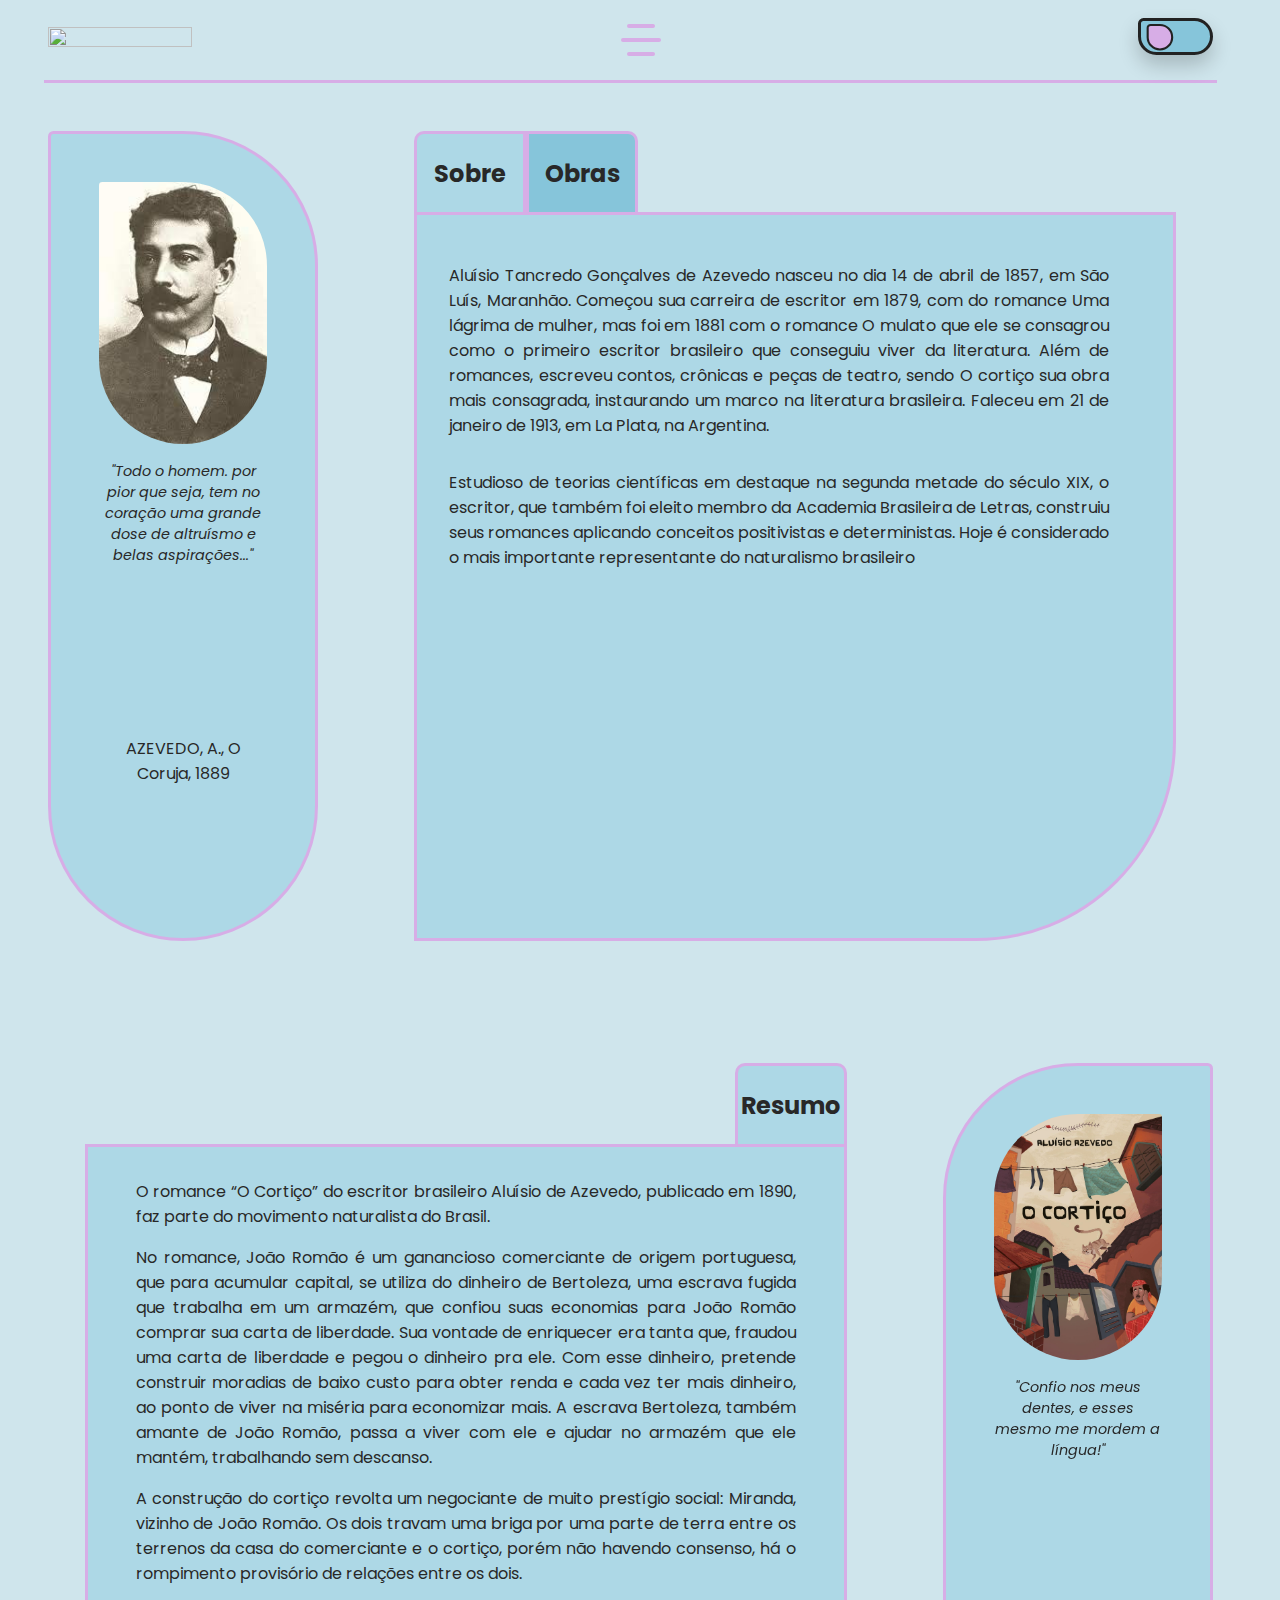
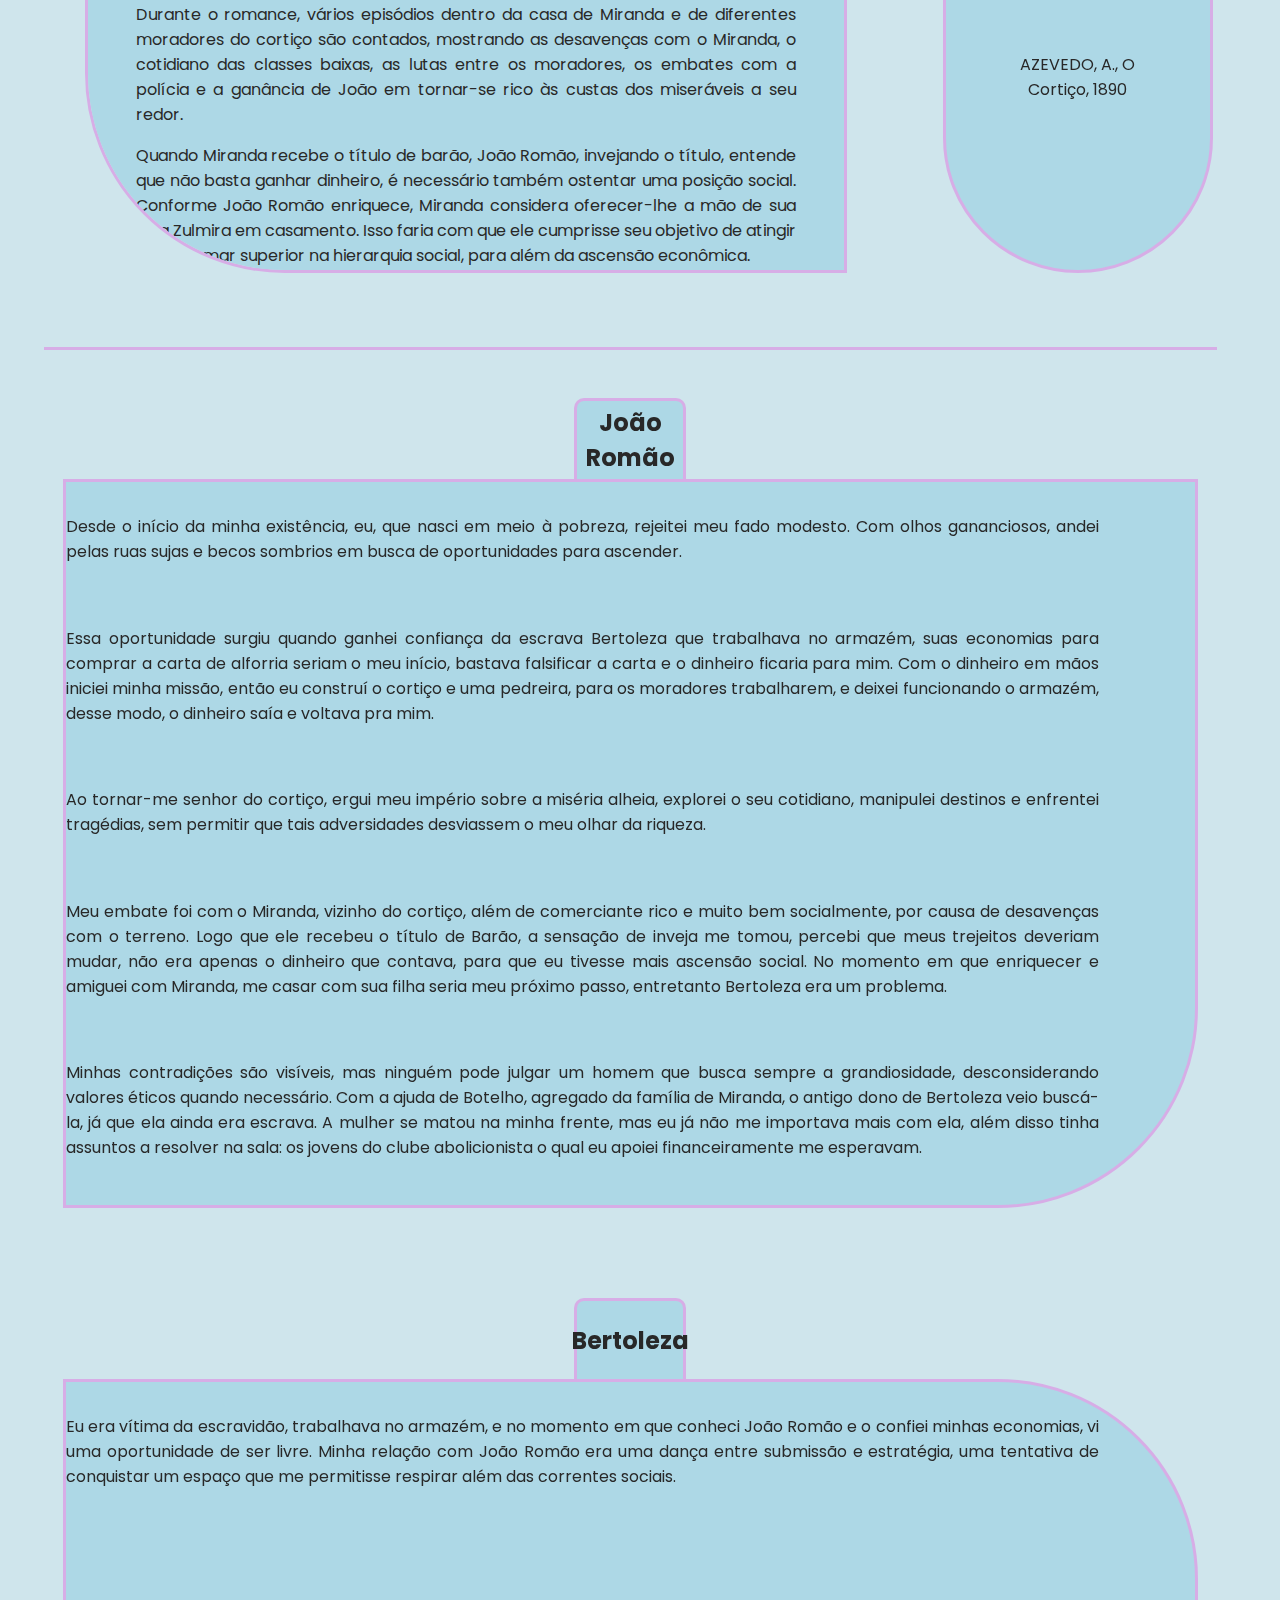
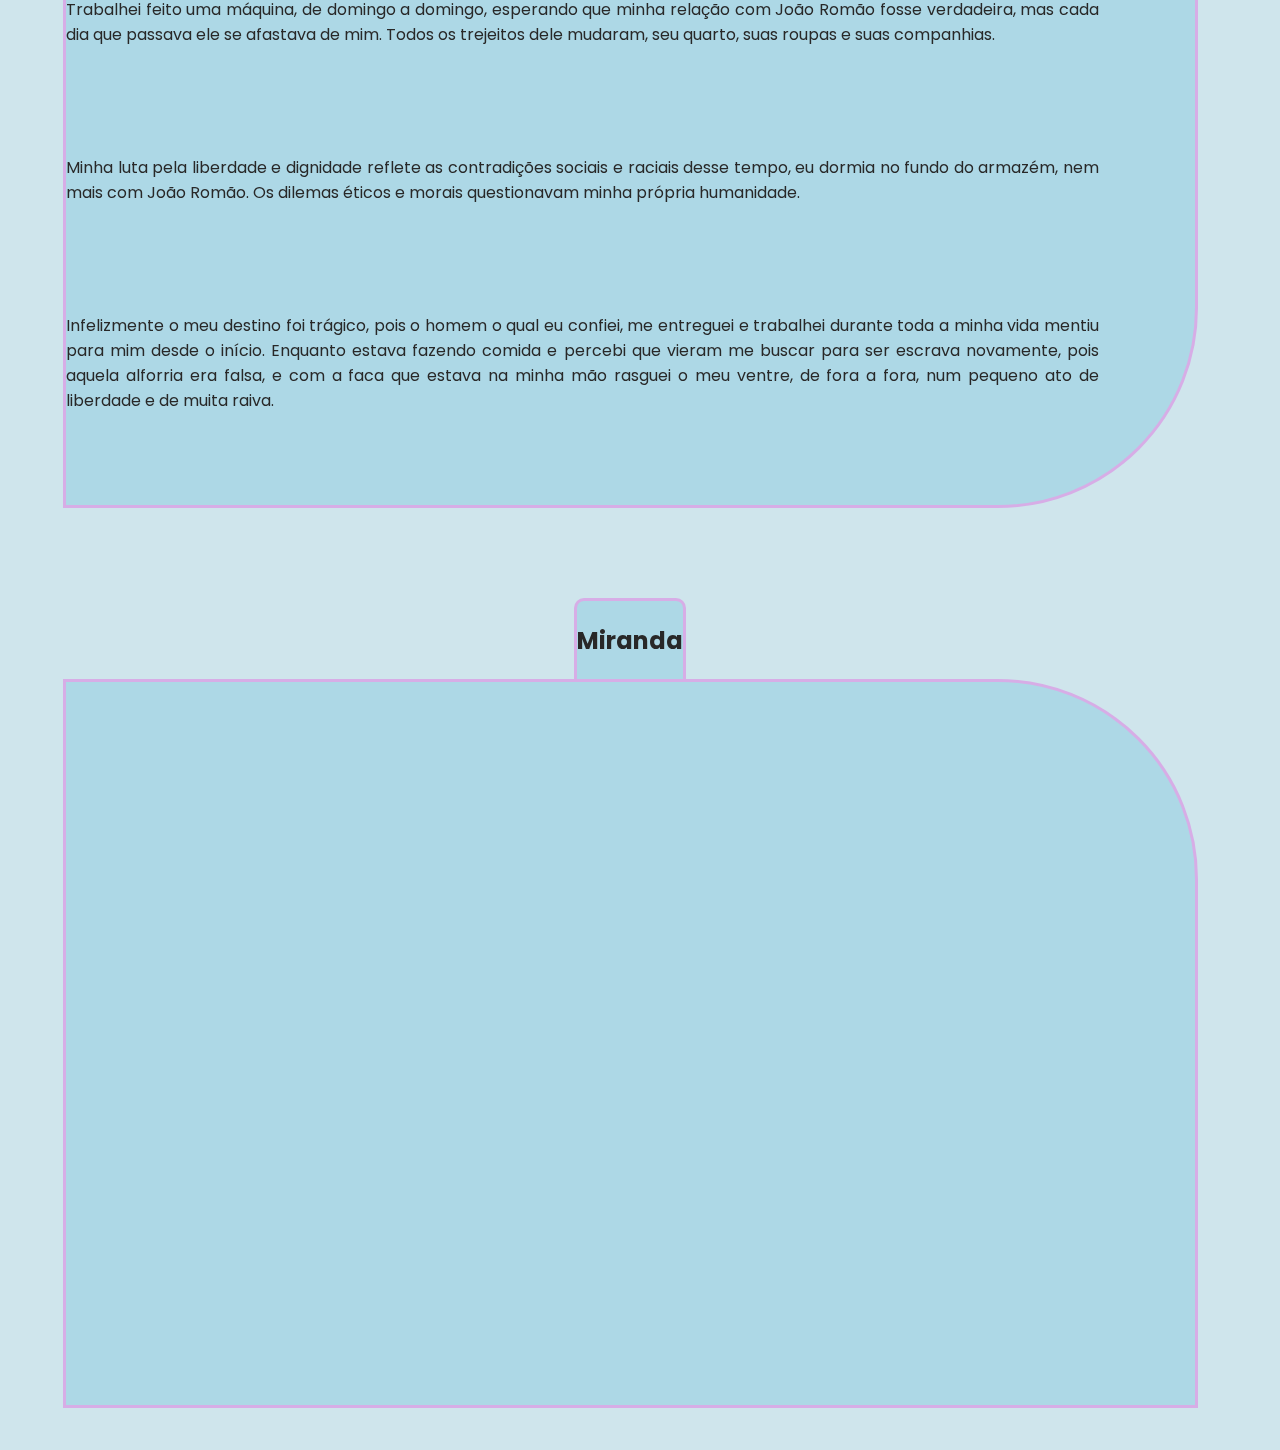
==== commit fb423685: "final?!!" ====
--- a/main.html
+++ b/main.html
@@ -182,7 +182,7 @@
                         Minha luta pela liberdade e dignidade reflete as contradições sociais e raciais desse tempo, eu dormia no fundo do armazém, nem mais com João Romão. Os dilemas éticos e morais questionavam minha própria humanidade.
                     </p>
                     <p>
-                        Infelizmente o meu destino foi trágico, pois o homem o qual eu confiei, me entreguei e trabalhei durante toda a minha vida mentiu para mim desde o início. Enquanto estava fazendo comida e percebi que vieram me buscar para ser escrava novamente, pois aquela alforria era falsa, e com a faca que estava na minha mão rasguei o meu ventre, de fora a fora, num pequeno ato de liberdade e de raiva.
+                        Infelizmente o meu destino foi trágico, pois o homem o qual eu confiei, me entreguei e trabalhei durante toda a minha vida mentiu para mim desde o início. Enquanto estava fazendo comida e percebi que vieram me buscar para ser escrava novamente, pois aquela alforria era falsa, e com a faca que estava na minha mão rasguei o meu ventre, de fora a fora, num pequeno ato de liberdade e de muita raiva.
                     </p>
                 </div>
             </div>
--- a/css/style.css
+++ b/css/style.css
@@ -291,7 +291,7 @@
     margin-top: 2rem;
 }
 .livro-resumo-txt :nth-child(6){
-    margin-bottom: 2rem;
+    margin-bottom: 4rem;
 }
 .livro-resumo-txt p {
     text-align: justify;
@@ -335,12 +335,16 @@
     display: flex;
     flex-wrap: wrap;
     overflow-y: auto;
+    text-align: justify;
     gap: 1rem;
 }
 .txtPersonagem p{
     width: 100%;
     direction: ltr;
-    margin: 0 3rem;
+    margin: 0 6rem 0 0;
+}
+.txtPersonagem :nth-child(1){
+    margin-top: 2rem;
 }
 .txt1{
     border-radius: 0 0 200px 0;
@@ -566,13 +570,29 @@
         width: 80%;
         display: flex;
         flex-wrap: wrap;
-        justify-content: center;
+        justify-content: flex-start;
     }
     .switches{
         display: flex;
         justify-content: flex-start;
     }
 
+    .obrastxt{
+        flex-direction: column;
+        justify-content: center;
+        align-items: center;
+        gap: 1rem;
+        text-align: center;
+    }
+    .livro1{
+        margin: 0;
+    }
+    .livro2{
+        margin: 0;
+    }
+    .livro3{
+        margin: 0;
+    }
 
     .livro{
         flex-wrap: wrap;
@@ -583,11 +603,11 @@
     .livro-content{
         padding: 0;
         margin: 0;
-        height: 100%;
+        height: 50%;
         width: 80%;
         display: flex;
         flex-wrap: wrap;
-        justify-content: center;
+        justify-content: flex-end;
     }
     .livro-cortico{
         padding: 0;
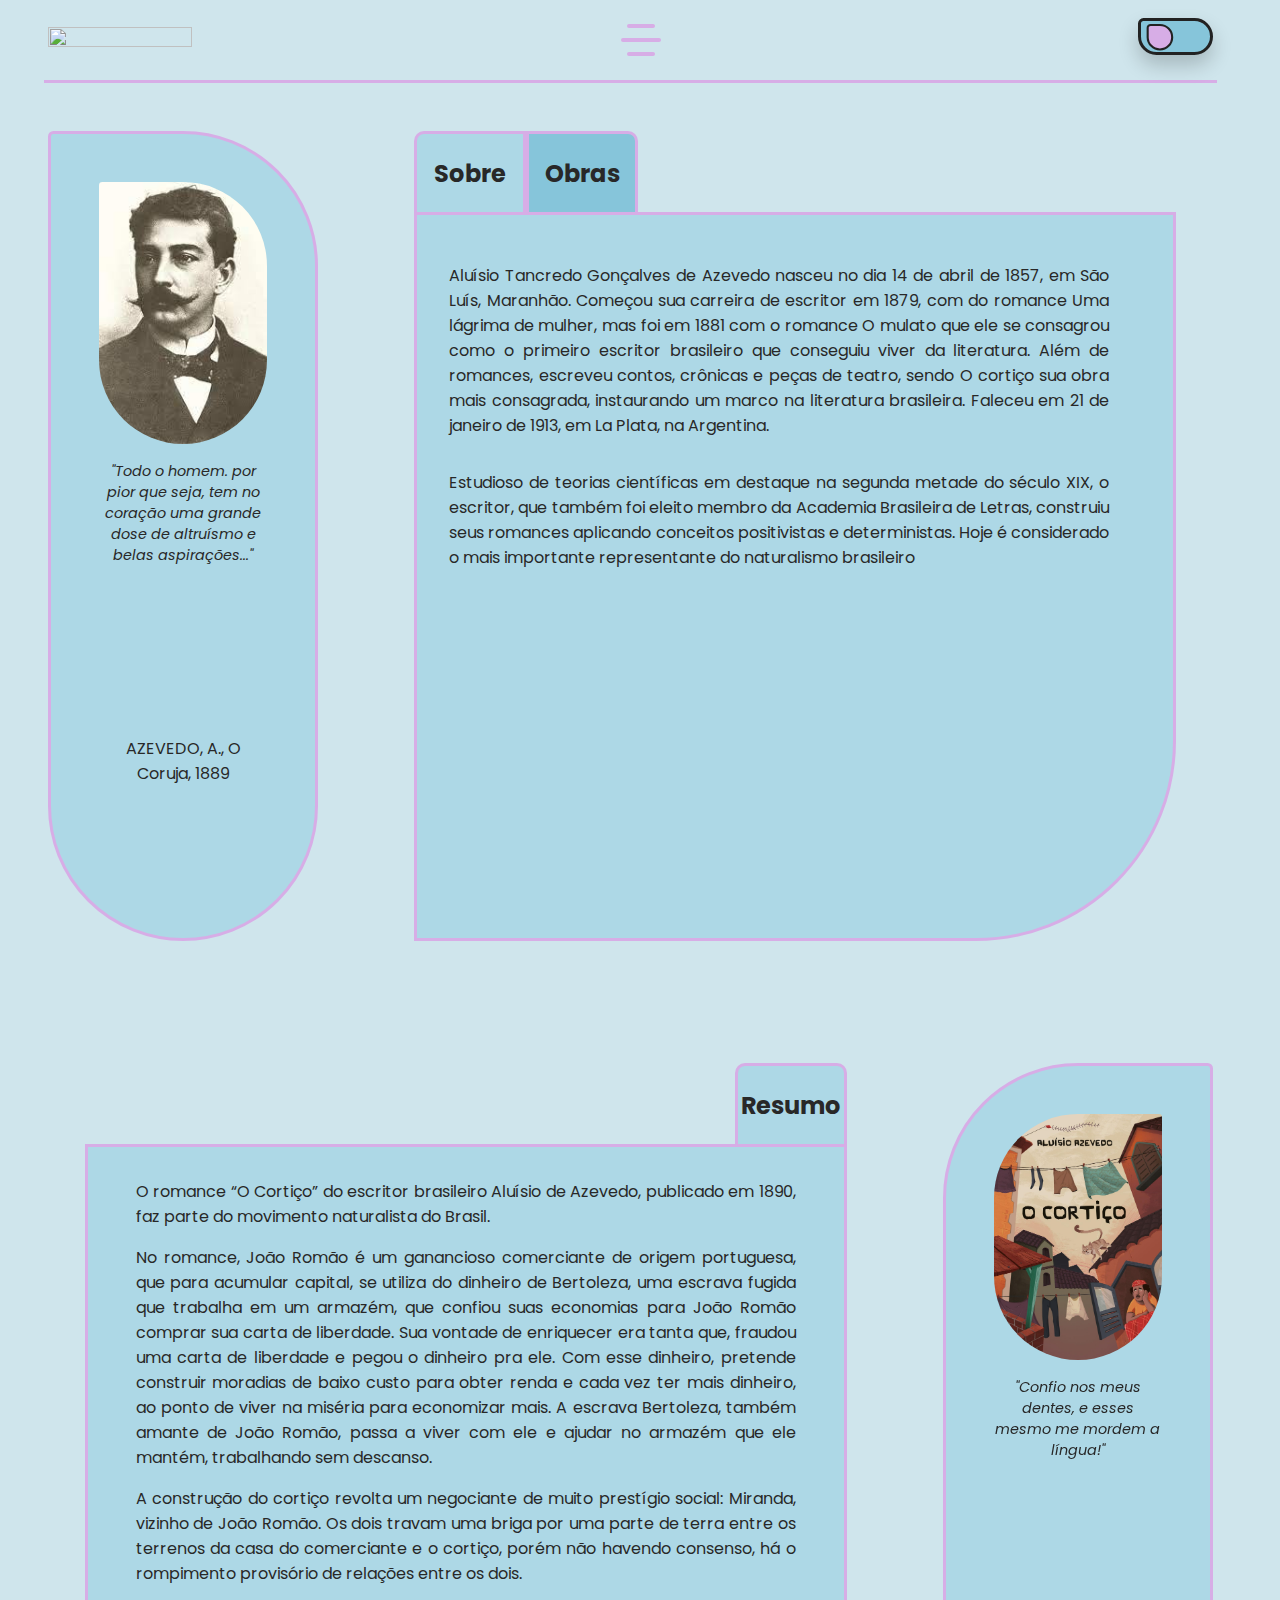
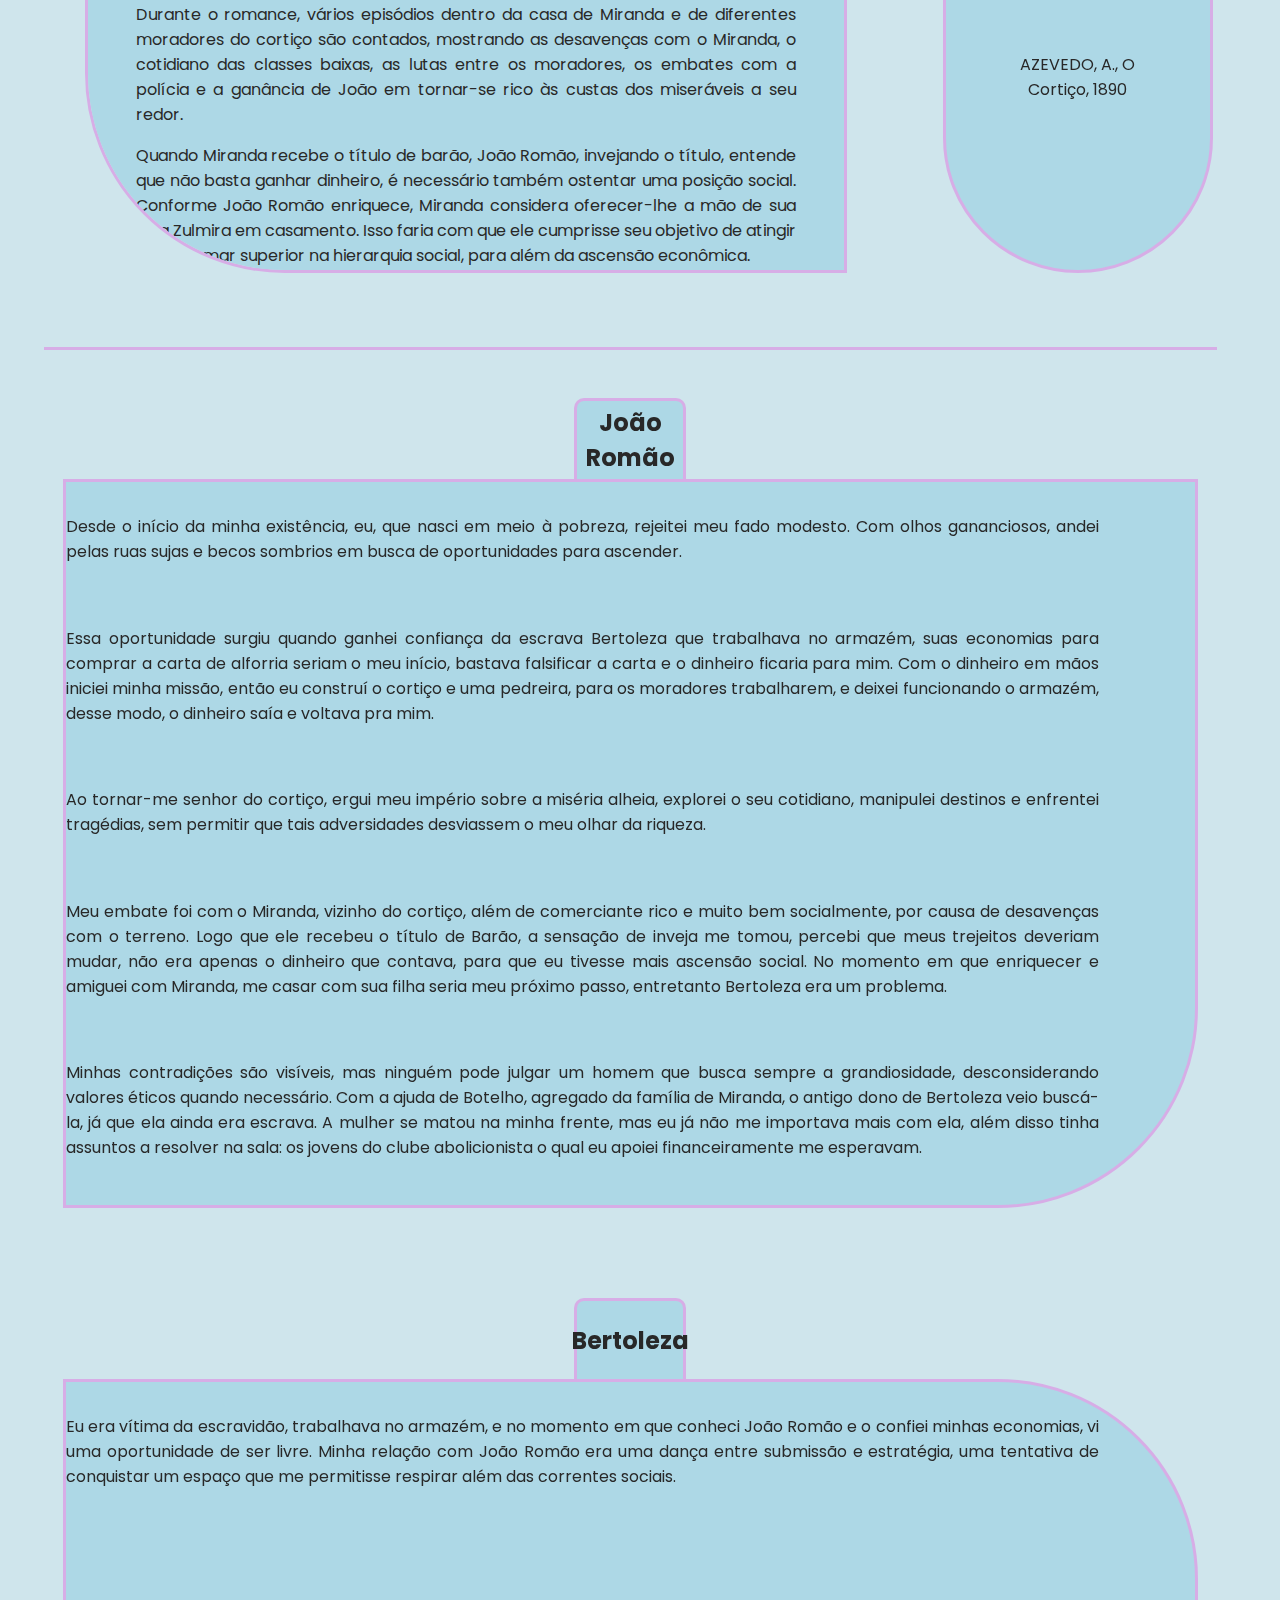
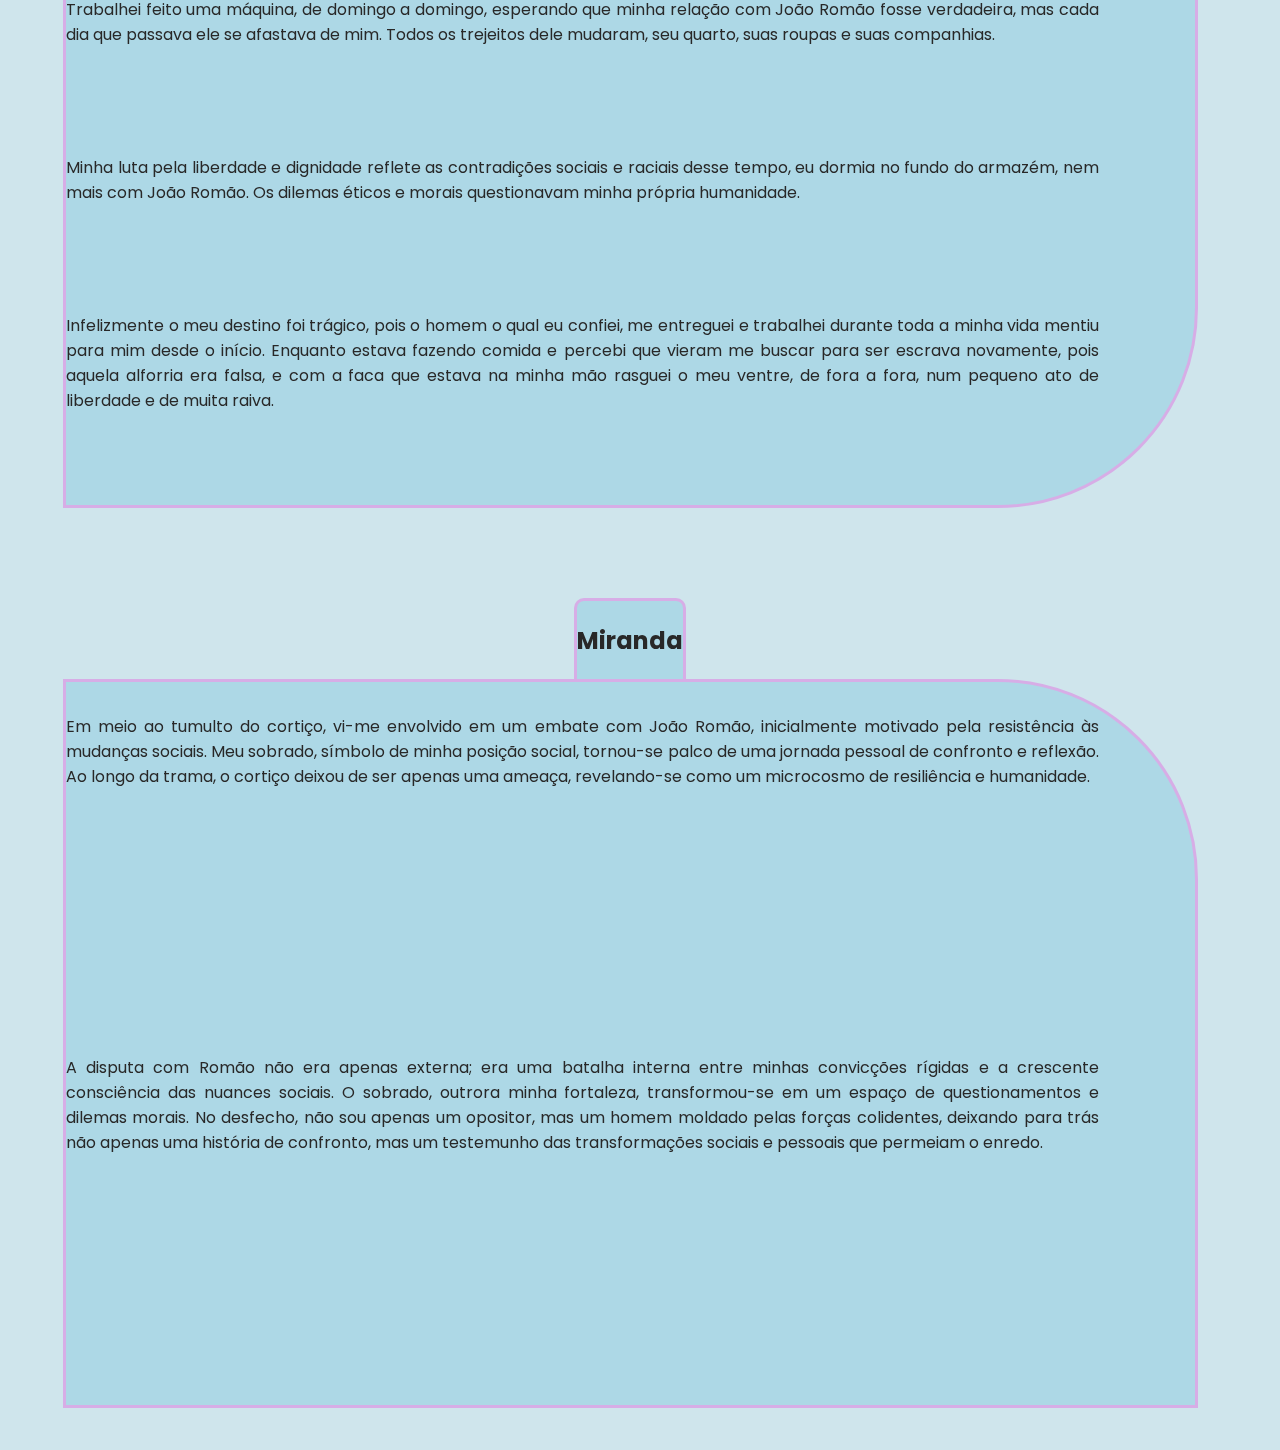
==== commit 134ca0d9: "final!!?" ====
--- a/main.html
+++ b/main.html
@@ -195,6 +195,12 @@
                     </a>
                 </div>
                 <div class="txt3 txtPersonagem">
+                    <p>
+                        Em meio ao tumulto do cortiço, vi-me envolvido em um embate com João Romão, inicialmente motivado pela resistência às mudanças sociais. Meu sobrado, símbolo de minha posição social, tornou-se palco de uma jornada pessoal de confronto e reflexão. Ao longo da trama, o cortiço deixou de ser apenas uma ameaça, revelando-se como um microcosmo de resiliência e humanidade.
+                    </p>
+                    <p>
+                        A disputa com Romão não era apenas externa; era uma batalha interna entre minhas convicções rígidas e a crescente consciência das nuances sociais. O sobrado, outrora minha fortaleza, transformou-se em um espaço de questionamentos e dilemas morais. No desfecho, não sou apenas um opositor, mas um homem moldado pelas forças colidentes, deixando para trás não apenas uma história de confronto, mas um testemunho das transformações sociais e pessoais que permeiam o enredo.
+                    </p>
                 </div>
             </div>
         </div>
--- a/css/style.css
+++ b/css/style.css
@@ -566,8 +566,9 @@
     .content{
         padding: 0;
         margin: 0;
+        margin-left: 2rem;
         height: 90vh;
-        width: 80%;
+        width: 100%;
         display: flex;
         flex-wrap: wrap;
         justify-content: flex-start;
@@ -581,7 +582,6 @@
         flex-direction: column;
         justify-content: center;
         align-items: center;
-        gap: 1rem;
         text-align: center;
     }
     .livro1{
@@ -604,7 +604,8 @@
         padding: 0;
         margin: 0;
         height: 50%;
-        width: 80%;
+        width: 100%;
+        margin-right: 2rem;
         display: flex;
         flex-wrap: wrap;
         justify-content: flex-end;
@@ -612,7 +613,7 @@
     .livro-cortico{
         padding: 0;
         margin: 0;
-        width: 80%;
+        width: 90%;
         height: 100vh;
         display: flex;
         flex-wrap: wrap;
@@ -638,8 +639,8 @@
     }
     .pers{
         height: 100vh;
-        width: 90%;
-        margin: 2rem;
+        width: 100%;
+        margin: 2rem 0;
     }
     .pers-content{
         height: 100%;
